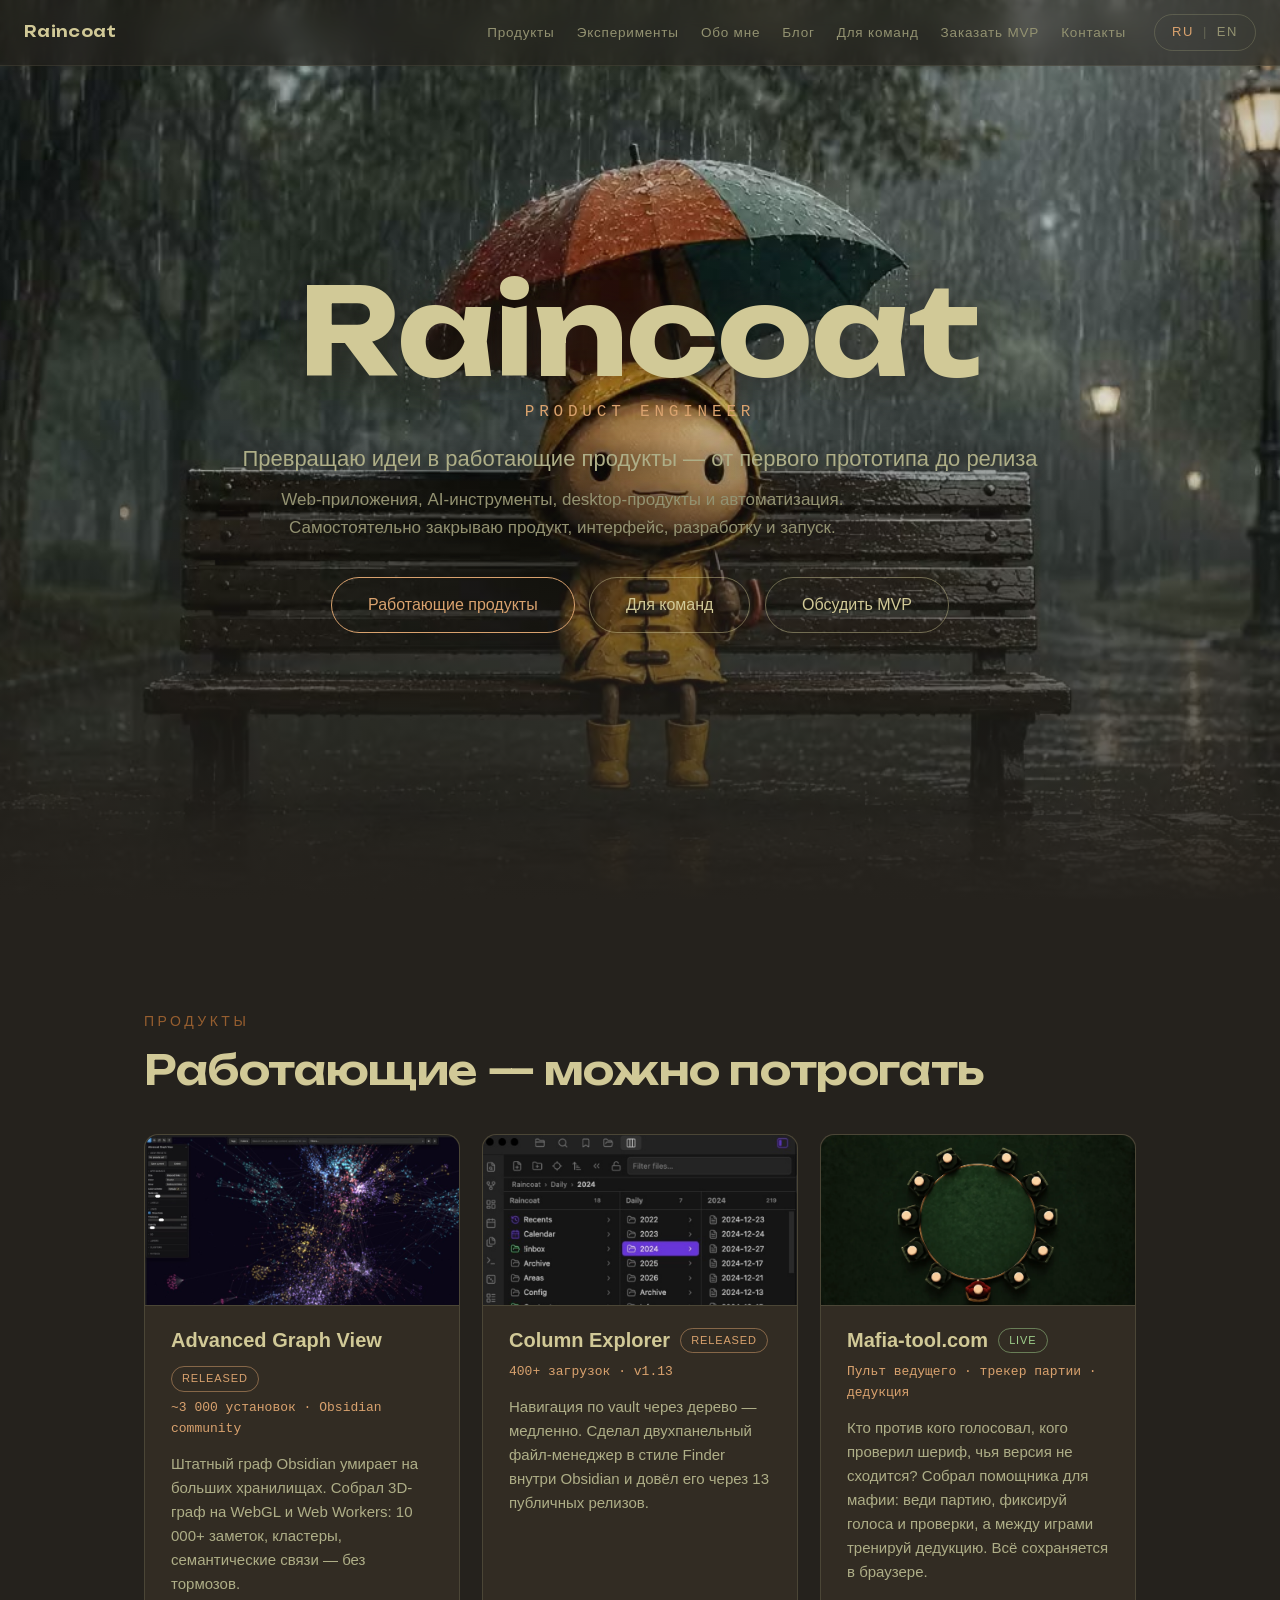
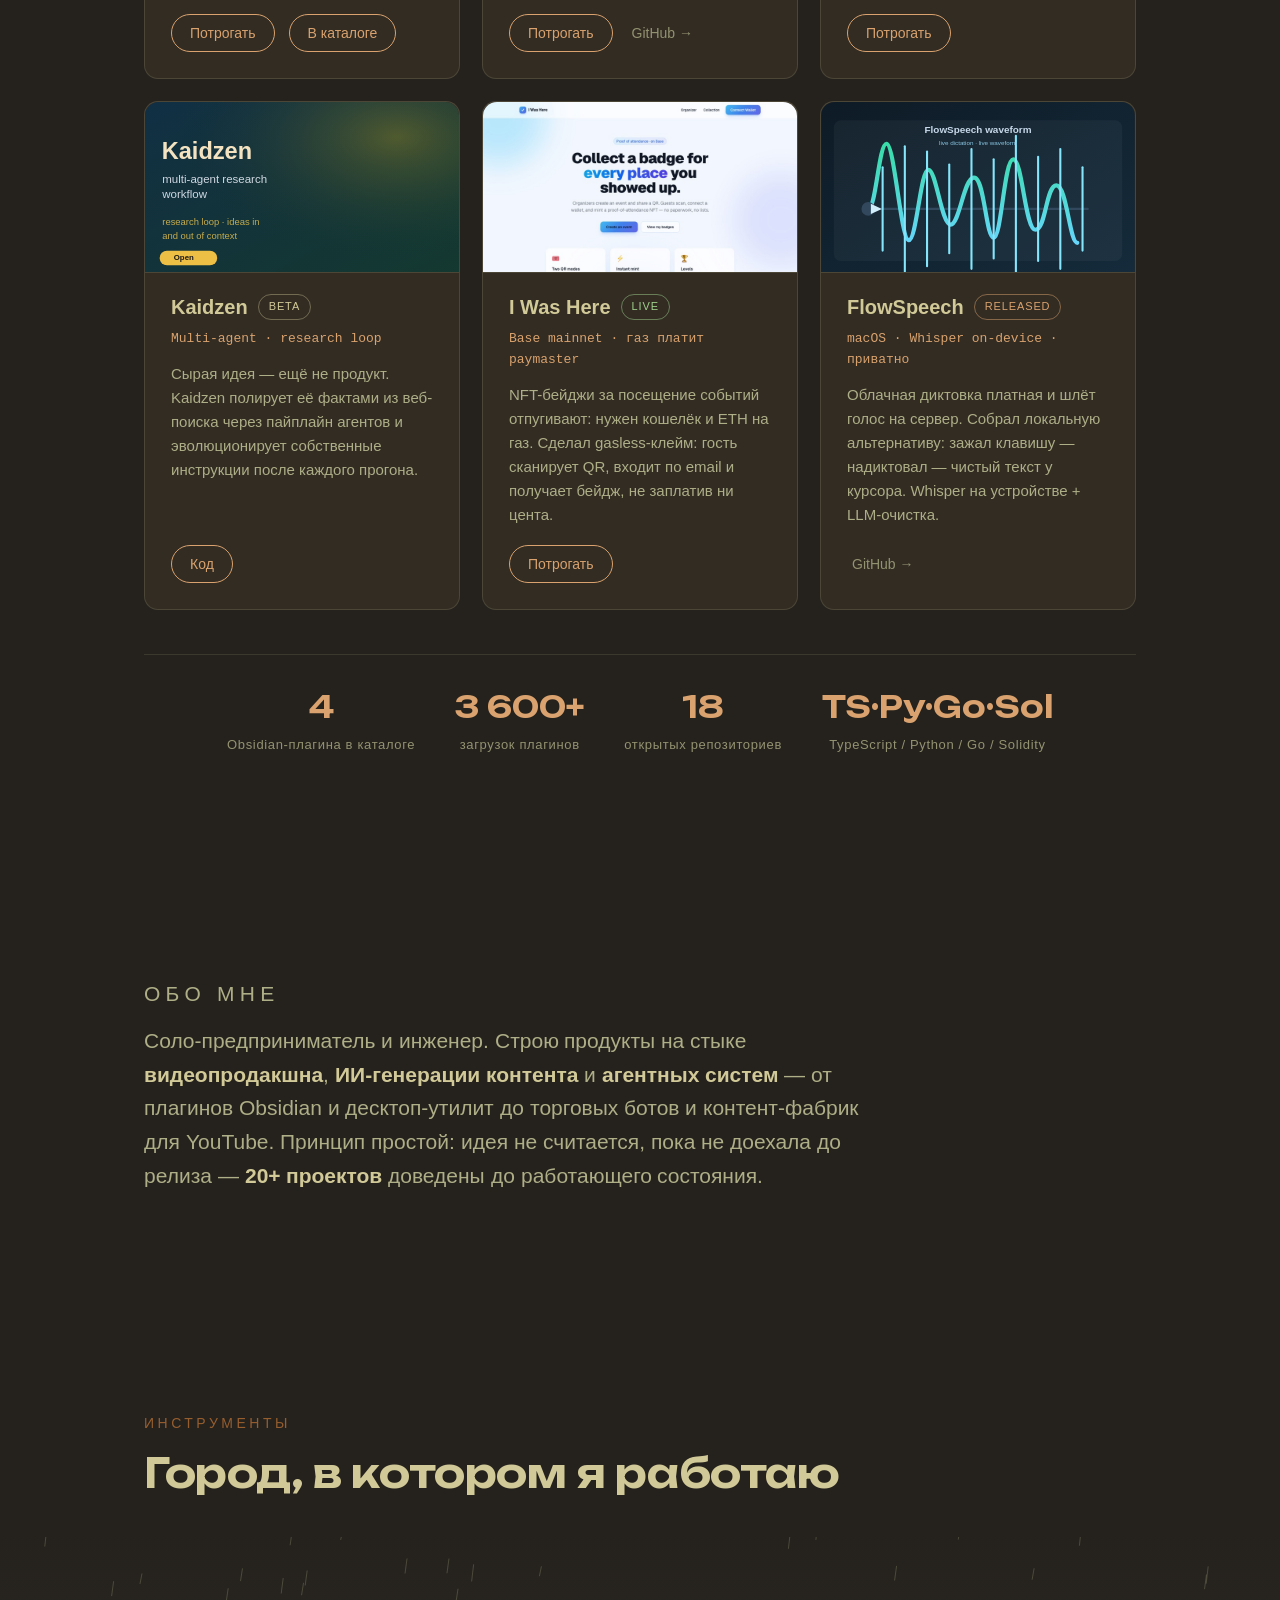
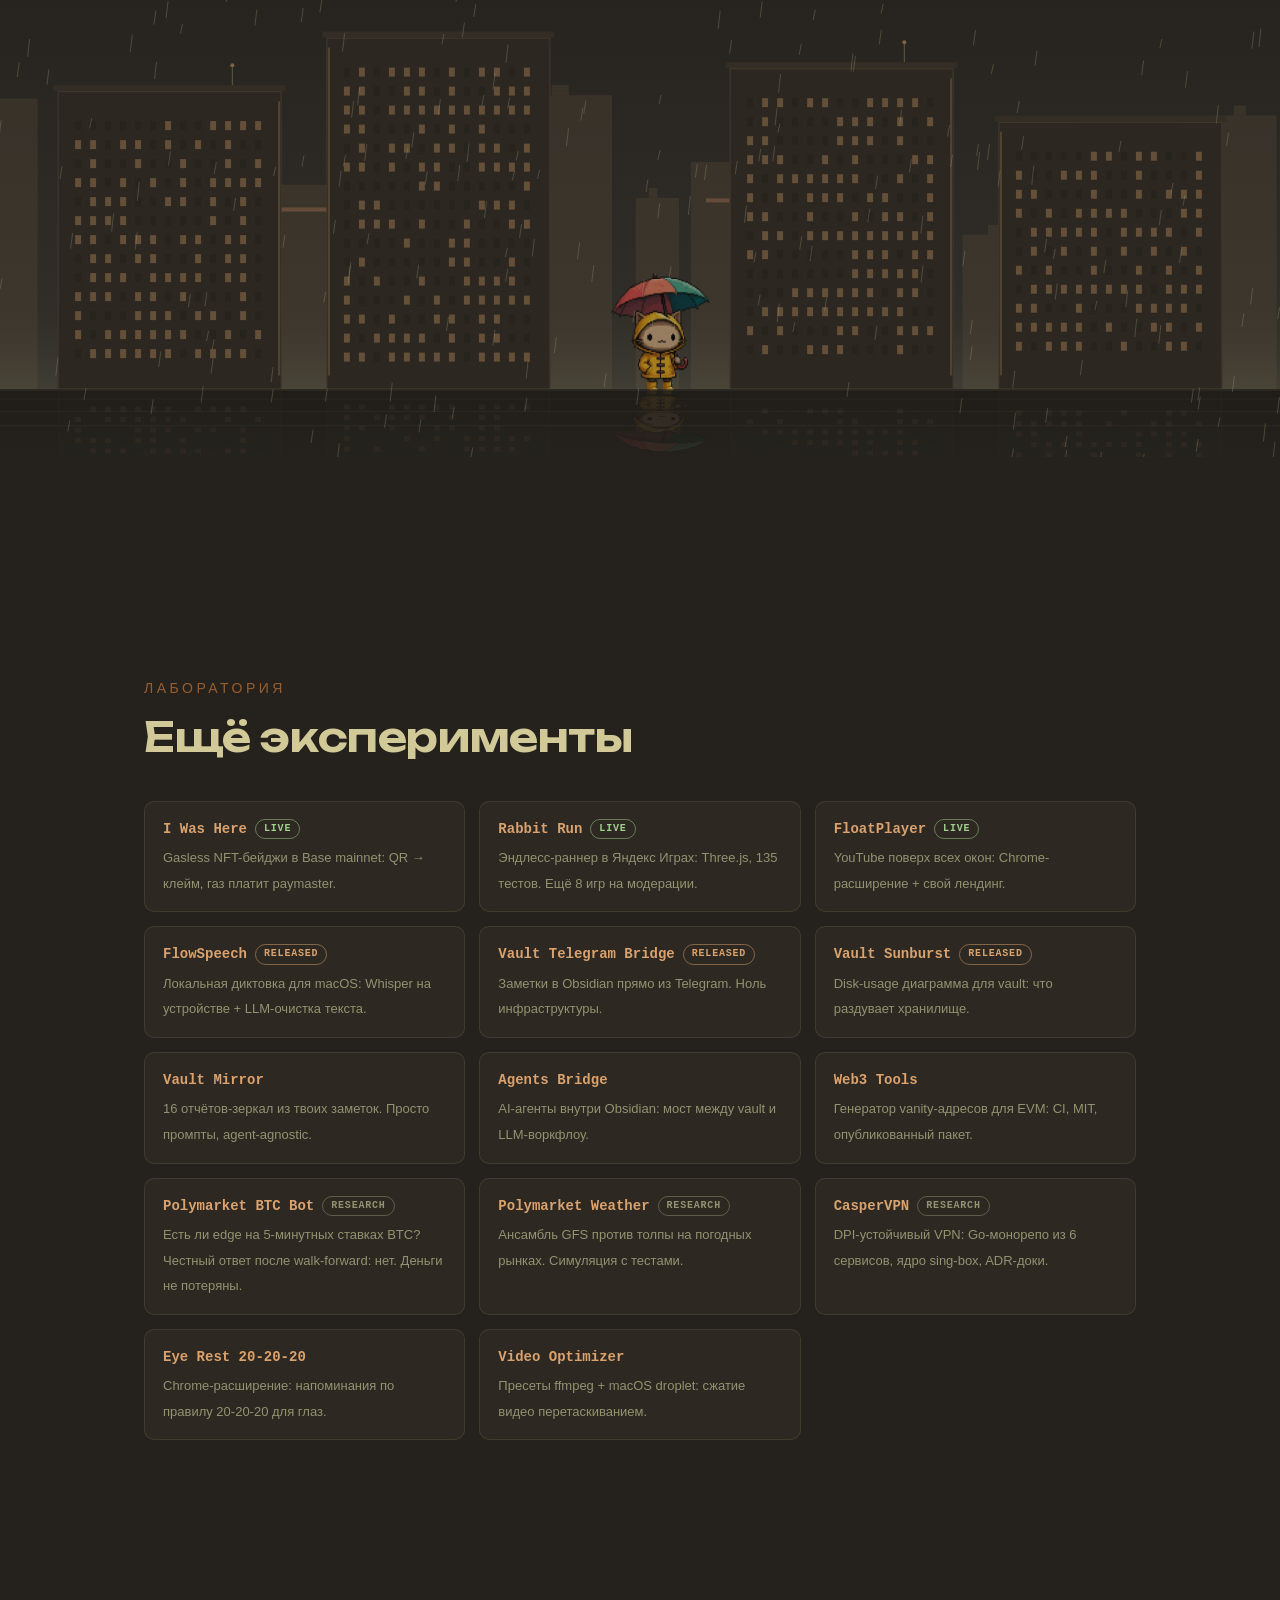
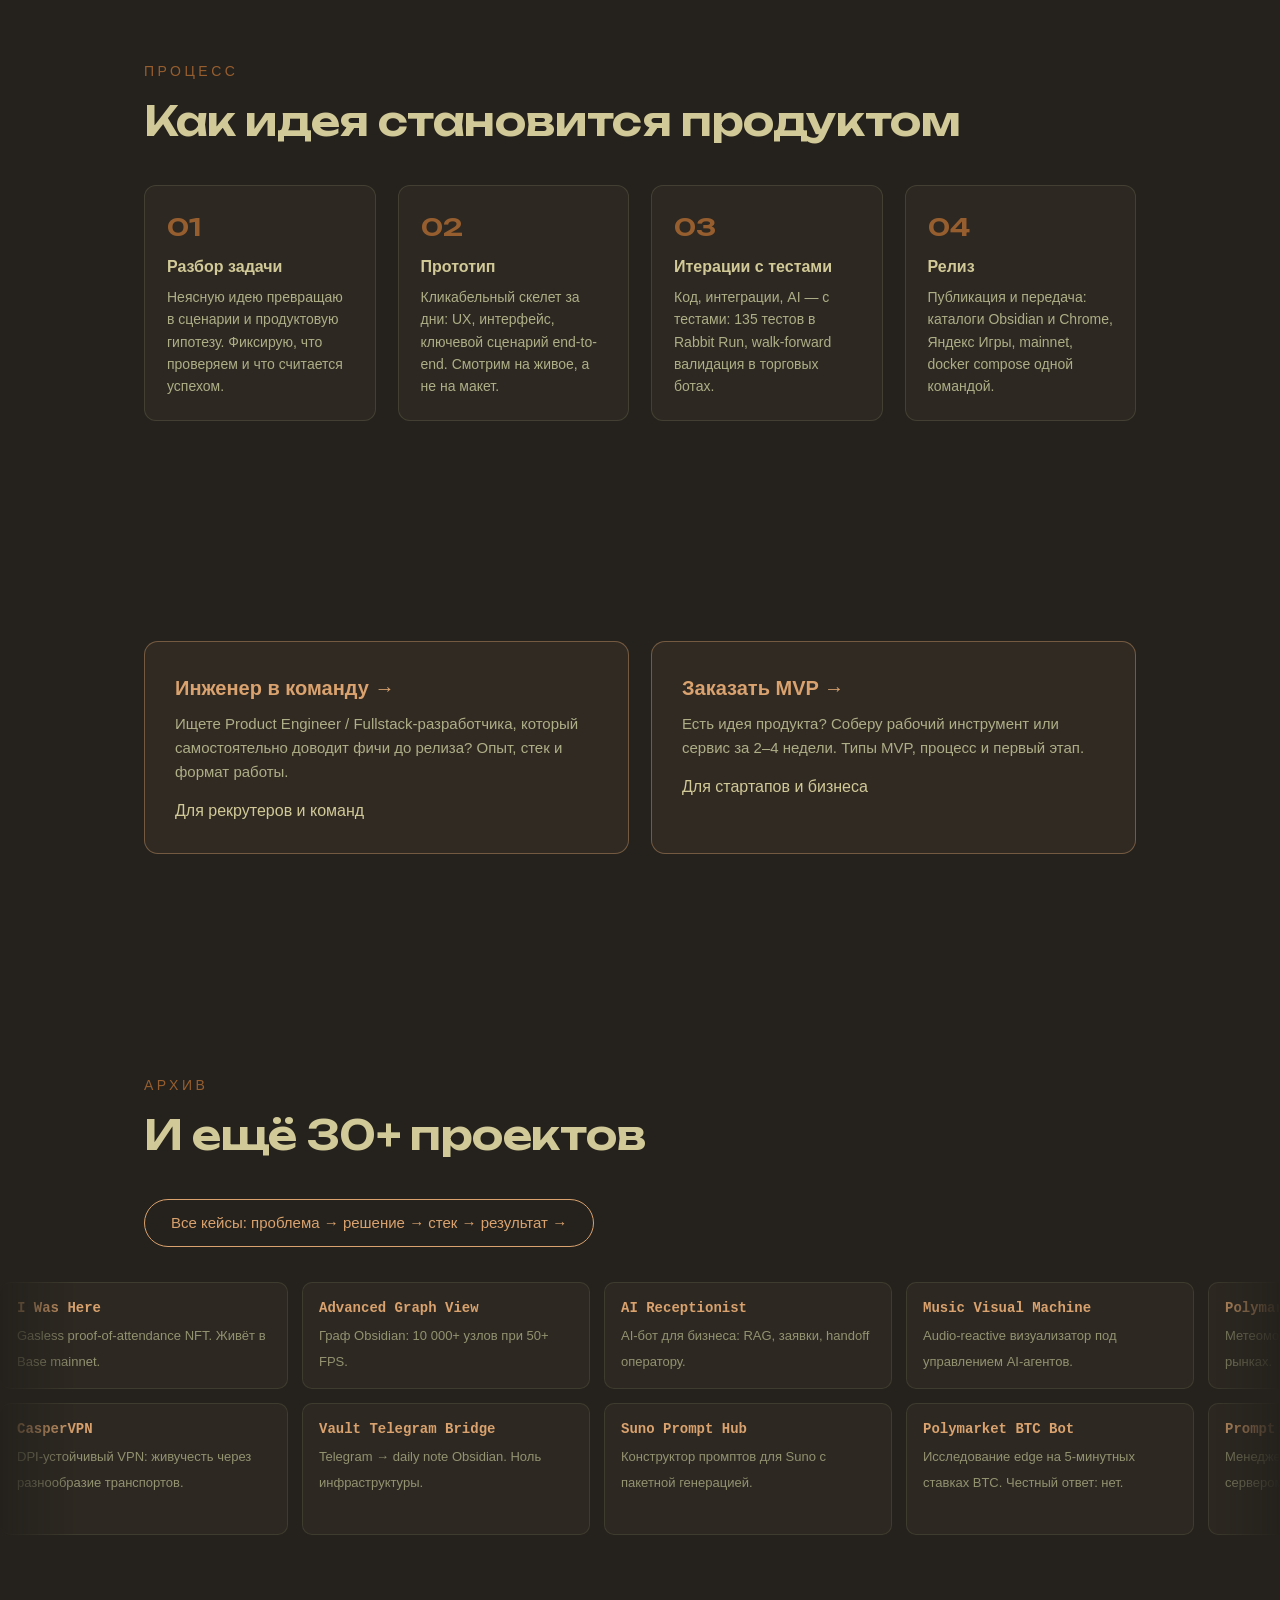
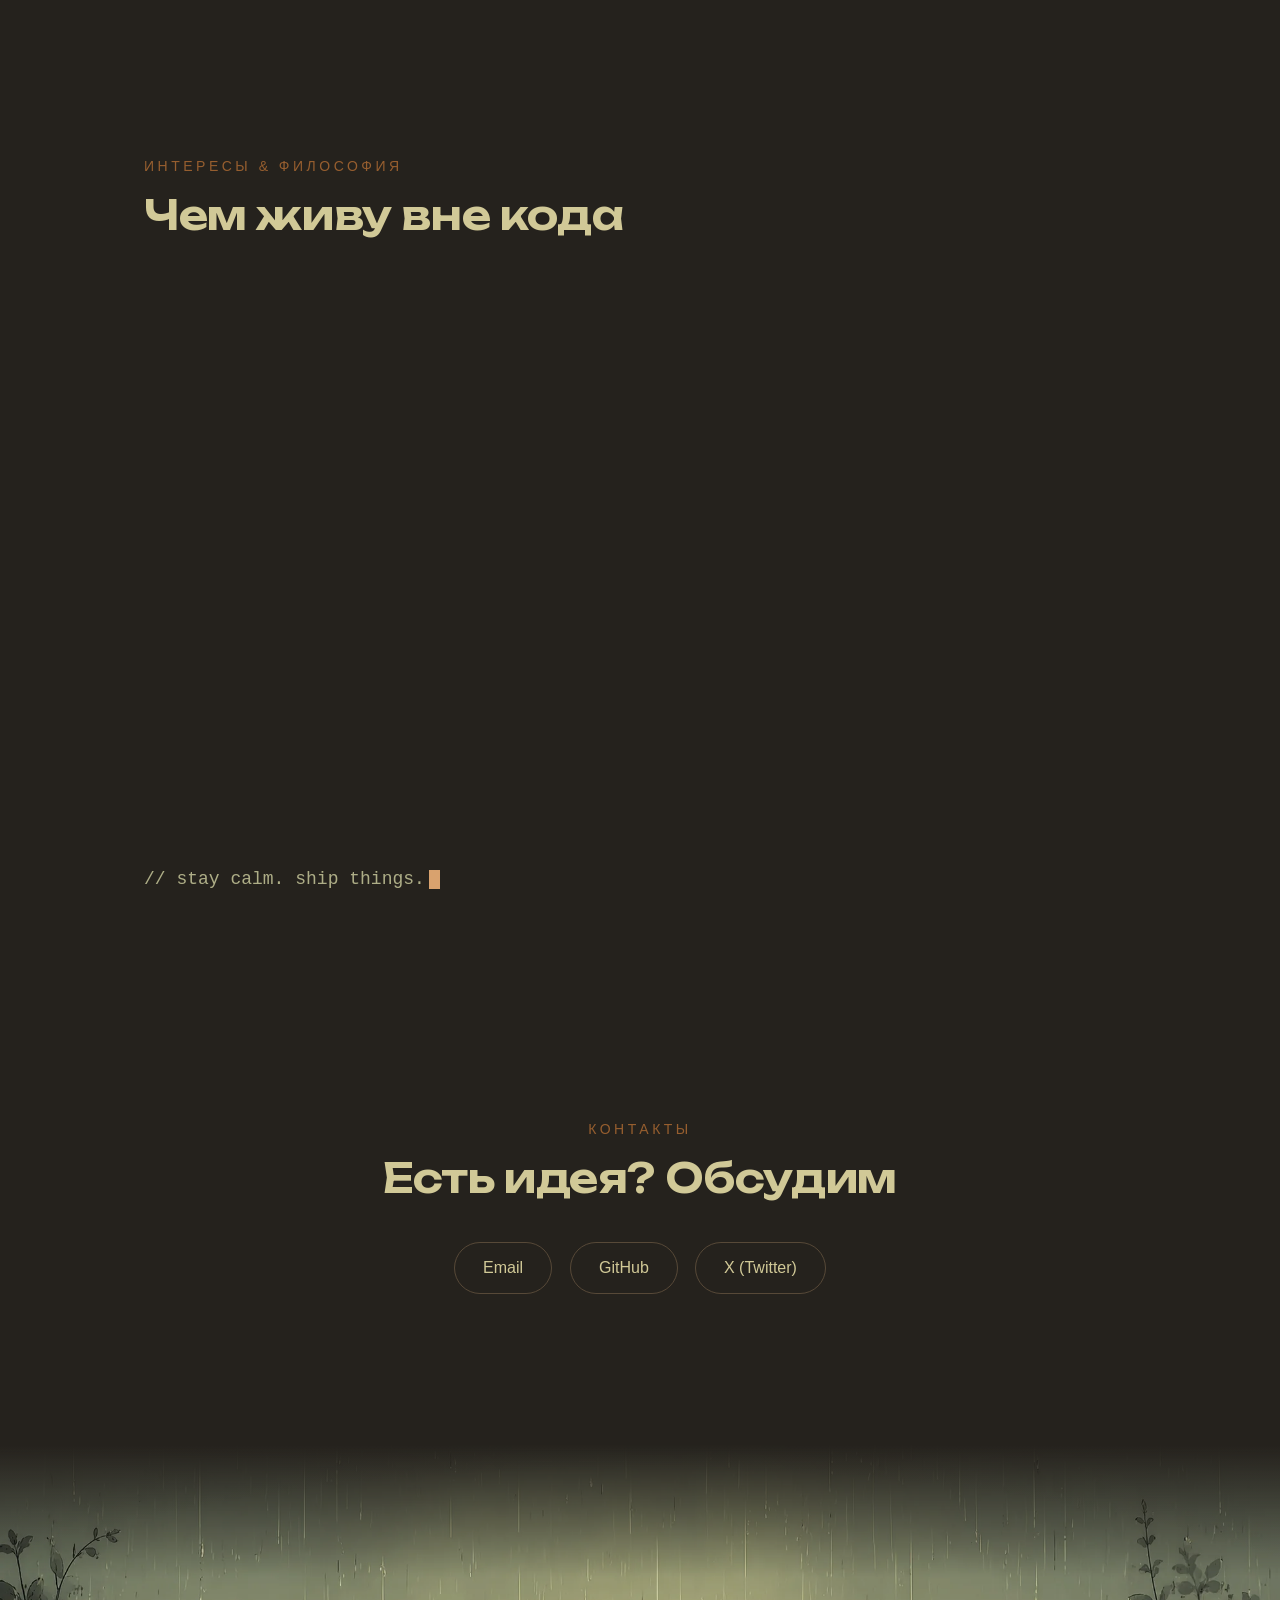
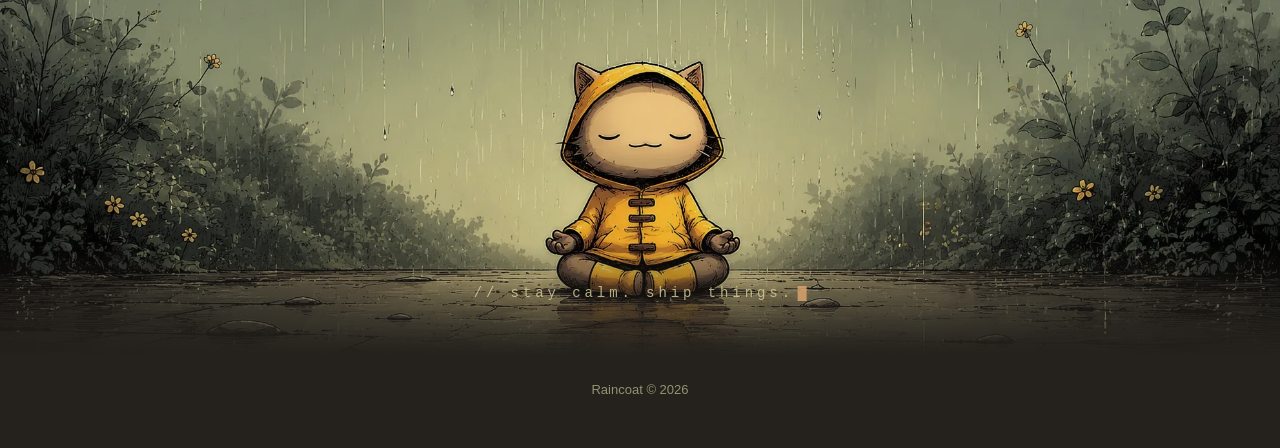
==== index.html @ a2a183dc "feat: update product showcase covers via openspec" ====
<!DOCTYPE html>
<html lang="ru">
<head>
<meta charset="UTF-8">
<meta name="viewport" content="width=device-width, initial-scale=1.0">
<title data-i18n="meta.title">Raincoat — Product Engineer</title>
<meta name="description" data-i18n="meta.desc" data-i18n-attr="content" content="Product Engineer: превращаю идеи в работающие продукты — от первого прототипа до релиза. Web, AI-инструменты, desktop, автоматизация.">
<meta property="og:title" content="Raincoat — Product Engineer">
<meta property="og:description" data-i18n="meta.ogDesc" data-i18n-attr="content" content="Превращаю идеи в работающие продукты — от прототипа до релиза">
<meta property="og:type" content="website">
<meta property="og:image" content="https://raincoat.cc/assets/og.png">
<meta name="twitter:image" content="https://raincoat.cc/assets/og.png">
<meta name="twitter:card" content="summary_large_image">
<link rel="icon" href="data:image/svg+xml,%3Csvg xmlns='http://www.w3.org/2000/svg' viewBox='0 0 100 100'%3E%3Ccircle cx='50' cy='50' r='47' fill='%2325221D'/%3E%3Cpath d='M50 20c-17 0-29 13-29 25h58c0-12-12-25-29-25z' fill='%23D9A26E'/%3E%3Cpath d='M50 45v25a8 8 0 0 1-16 0' stroke='%23D9A26E' stroke-width='6' fill='none' stroke-linecap='round'/%3E%3C/svg%3E">
<style>
@font-face{
  font-family:'Unbounded';
  font-style:normal;
  font-weight:200 900;
  font-display:swap;
  src:url(assets/fonts/unbounded-latin.woff2) format('woff2');
  unicode-range:U+0000-00FF,U+0131,U+0152-0153,U+02BB-02BC,U+02C6,U+02DA,U+02DC,U+2000-206F,U+20AC,U+2122,U+2212,U+FEFF,U+FFFD;
}
@font-face{
  font-family:'Unbounded';
  font-style:normal;
  font-weight:200 900;
  font-display:swap;
  src:url(assets/fonts/unbounded-cyrillic.woff2) format('woff2');
  unicode-range:U+0301,U+0400-045F,U+0490-0491,U+04B0-04B1,U+2116;
}
:root{
  --charcoal:#25221D;
  --wood:#574938;
  --sage:#939271;
  --olive:#AEAE87;
  --cream:#D1C997;
  --amber:#D9A26E;
  --terracotta:#965E2F;
}
*{margin:0;padding:0;box-sizing:border-box}
html{scroll-behavior:smooth}
body{
  background:var(--charcoal);
  color:var(--cream);
  font-family:"Helvetica Neue",Helvetica,Arial,sans-serif;
  line-height:1.6;
  -webkit-font-smoothing:antialiased;
}
.hero,section,footer{position:relative;z-index:1}
::selection{background:var(--terracotta);color:var(--cream)}

/* ---------- НАВИГАЦИЯ ---------- */
.site-nav{
  position:fixed;
  top:0;left:0;right:0;
  z-index:60;
  display:flex;
  align-items:center;
  gap:28px;
  padding:14px 24px;
  background:rgba(37,34,29,.55);
  border-bottom:1px solid rgba(147,146,113,.16);
  backdrop-filter:blur(12px);
  -webkit-backdrop-filter:blur(12px);
}
.brand{
  font-family:'Unbounded',"Helvetica Neue",sans-serif;
  font-weight:600;
  font-size:15px;
  letter-spacing:.02em;
  color:var(--cream);
  text-decoration:none;
  transition:color .3s;
}
.brand:hover{color:var(--amber)}
.nav-links{
  display:flex;
  gap:22px;
  margin-left:auto;
}
.nav-links a{
  color:var(--sage);
  text-decoration:none;
  font-size:13.5px;
  letter-spacing:.06em;
  transition:color .25s;
}
.nav-links a:hover{color:var(--amber)}
@media (max-width:720px){
  .nav-links{display:none}
  .site-nav{gap:0}
  .site-nav .lang-switch{margin-left:auto}
}

/* ---------- ПЕРЕКЛЮЧАТЕЛЬ ЯЗЫКА ---------- */
.lang-switch{
  display:flex;
  align-items:center;
  gap:4px;
  padding:5px 12px;
  border:1px solid rgba(147,146,113,.35);
  border-radius:999px;
  font-size:13px;
  letter-spacing:.12em;
}
.lang-switch button{
  background:none;
  border:0;
  padding:2px 5px;
  font:inherit;
  letter-spacing:inherit;
  color:var(--sage);
  cursor:pointer;
  transition:color .25s;
}
.lang-switch button:hover{color:var(--cream)}
.lang-switch button.active{color:var(--amber)}
.lang-switch .sep{color:rgba(147,146,113,.45)}

/* ---------- HERO ---------- */
.hero{
  position:relative;
  height:100svh;
  min-height:560px;
  display:flex;
  flex-direction:column;
  justify-content:center;
  align-items:center;
  overflow:hidden;
}
.hero video{
  position:absolute;
  inset:0;
  width:100%;
  height:100%;
  object-fit:cover;
  z-index:0;
}
.hero::after{
  content:"";
  position:absolute;
  inset:0;
  z-index:1;
  background:linear-gradient(180deg,
    rgba(37,34,29,.25) 0%,
    rgba(37,34,29,.15) 45%,
    rgba(37,34,29,.85) 92%,
    var(--charcoal) 100%);
}
.hero-content{
  position:relative;
  z-index:2;
  text-align:center;
  padding:0 24px;
}
.hero h1,.hero p,.hero .cta{
  opacity:0;
  transform:translateY(26px);
  animation:heroUp .9s cubic-bezier(.2,.8,.2,1) forwards;
}
.hero h1{animation-delay:.15s}
.hero p{animation-delay:.42s}
.hero .cta{animation-delay:.62s}
@keyframes heroUp{to{opacity:1;transform:none}}
.scroll-hint{opacity:0;animation:heroUp .9s ease .9s forwards,bob 2.2s ease-in-out 1.8s infinite}
@media (prefers-reduced-motion:reduce){
  .hero h1,.hero p,.hero .cta,.scroll-hint{opacity:1;transform:none;animation:none}
}
.hero h1{
  font-family:'Unbounded',"Helvetica Neue",sans-serif;
  font-size:clamp(44px,9.5vw,120px);
  font-weight:700;
  letter-spacing:-.01em;
  line-height:1.05;
  color:var(--cream);
  text-shadow:0 4px 40px rgba(37,34,29,.6);
}
.hero p{
  margin-top:16px;
  font-size:clamp(16px,2.2vw,22px);
  color:var(--olive);
  text-shadow:0 2px 20px rgba(37,34,29,.8);
}
.hero .cta{
  position:relative;
  overflow:hidden;
  margin-top:36px;
  display:inline-block;
  padding:14px 36px;
  border:1px solid var(--amber);
  border-radius:999px;
  color:var(--amber);
  text-decoration:none;
  font-size:16px;
  transition:background .35s,color .35s,box-shadow .35s;
  will-change:transform;
}
.hero .cta::before{
  content:"";
  position:absolute;inset:0;z-index:-1;
  background:var(--amber);
  transform:translateY(101%);
  transition:transform .4s cubic-bezier(.2,.8,.2,1);
}
.hero .cta:hover{
  color:var(--charcoal);
  box-shadow:0 12px 34px rgba(217,162,110,.28);
}
.hero .cta:hover::before{transform:translateY(0)}
.scroll-hint{
  position:absolute;
  bottom:28px;
  left:50%;
  transform:translateX(-50%);
  z-index:2;
  color:var(--sage);
  font-size:13px;
  letter-spacing:.2em;
  text-transform:uppercase;
  animation:bob 2.2s ease-in-out infinite;
}
@keyframes bob{0%,100%{transform:translate(-50%,0)}50%{transform:translate(-50%,8px)}}

/* ---------- SECTIONS ---------- */
section{
  max-width:1040px;
  margin:0 auto;
  padding:110px 24px;
}
.section-label{
  color:var(--terracotta);
  font-size:14px;
  letter-spacing:.25em;
  text-transform:uppercase;
  margin-bottom:14px;
}
h2{
  font-family:'Unbounded',"Helvetica Neue",sans-serif;
  font-size:clamp(24px,3.6vw,40px);
  font-weight:600;
  letter-spacing:-.01em;
  line-height:1.2;
  color:var(--cream);
  margin-bottom:40px;
}
.reveal{
  opacity:0;
  transform:translateY(28px);
  transition:opacity .7s ease,transform .7s ease;
}
.reveal.visible{opacity:1;transform:none}

/* ---------- WORD-REVEAL (заголовки и текст) ---------- */
.reveal-words{opacity:1}
.reveal-words .w{
  display:inline-block;
  opacity:0;
  transform:translateY(.7em);
  transition:opacity .55s cubic-bezier(.2,.75,.2,1),transform .65s cubic-bezier(.2,.75,.2,1);
  transition-delay:var(--d,0s);
  will-change:transform,opacity;
}
.reveal-words.visible .w{opacity:1;transform:none}
.reveal-words strong .w{color:var(--cream)}
@media (prefers-reduced-motion:reduce){
  .reveal-words .w{opacity:1!important;transform:none!important;transition:none!important}
}

/* ---------- PROJECTS ---------- */
.grid{
  display:grid;
  grid-template-columns:repeat(auto-fit,minmax(280px,1fr));
  gap:22px;
}
.card{
  background:rgba(87,73,56,.28);
  border:1px solid rgba(147,146,113,.25);
  border-radius:14px;
  padding:28px;
  transition:transform .3s,border-color .3s,background .3s;
}
.card:hover{
  transform:translateY(-6px);
  border-color:var(--amber);
  background:rgba(87,73,56,.45);
}
.card h3{
  color:var(--amber);
  font-size:20px;
  margin-bottom:10px;
}
.card p{color:var(--olive);font-size:15px}
.card .tag{
  display:inline-block;
  margin-top:16px;
  font-size:12px;
  color:var(--sage);
  border:1px solid var(--wood);
  border-radius:999px;
  padding:4px 12px;
}

/* ---------- PROJECTS MARQUEE ---------- */
.marquee-wrap{
  position:relative;
  overflow:hidden;
  -webkit-mask-image:linear-gradient(90deg,transparent,#000 6%,#000 94%,transparent);
  mask-image:linear-gradient(90deg,transparent,#000 6%,#000 94%,transparent);
}
.marquee-row{
  display:flex;
  gap:14px;
  width:max-content;
  will-change:transform;
}
.marquee-row + .marquee-row{margin-top:14px}
.marquee-row.rtl{animation:scroll-rtl 70s linear infinite}
.marquee-row.ltr{animation:scroll-ltr 82s linear infinite}
.marquee-wrap:hover .marquee-row{animation-play-state:paused}
@keyframes scroll-rtl{from{transform:translateX(0)}to{transform:translateX(-50%)}}
@keyframes scroll-ltr{from{transform:translateX(-50%)}to{transform:translateX(0)}}
@media (prefers-reduced-motion:reduce){
  .marquee-row{animation:none!important}
  .marquee-wrap{overflow-x:auto;-webkit-mask-image:none;mask-image:none}
}
#projects{max-width:none;padding-left:0;padding-right:0}
#projects > .section-label,#projects > h2{
  max-width:1040px;margin-left:auto;margin-right:auto;
  padding-left:24px;padding-right:24px;
}
.proj{
  position:relative;
  overflow:hidden;
  flex:0 0 288px;
  padding:14px 16px;
  border:1px solid rgba(147,146,113,.18);
  border-radius:10px;
  background:rgba(87,73,56,.18);
  transition:border-color .25s,background .25s,transform .25s,box-shadow .25s;
}
.proj::before{
  content:"";
  position:absolute;
  inset:0;
  border-radius:inherit;
  background:radial-gradient(160px circle at var(--mx,50%) var(--my,50%),rgba(217,162,110,.16),transparent 70%);
  opacity:0;
  transition:opacity .3s;
  pointer-events:none;
}
.proj:hover{
  border-color:var(--amber);
  background:rgba(87,73,56,.34);
  transform:translateY(-3px) scale(1.02);
  box-shadow:0 8px 30px rgba(37,34,29,.5),0 0 0 1px rgba(217,162,110,.15);
}
.proj:hover::before{opacity:1}
.proj b{
  display:block;
  font-family:"SF Mono",ui-monospace,Menlo,monospace;
  font-size:14px;
  color:var(--amber);
  font-weight:600;
  margin-bottom:3px;
  word-break:break-word;
}
.proj span{font-size:13px;color:var(--sage);line-height:1.45}

/* ---------- SKILL MAP ---------- */
#tools{max-width:none;padding-left:0;padding-right:0}
#tools > .section-label,#tools > h2{
  max-width:1040px;margin-left:auto;margin-right:auto;
  padding-left:24px;padding-right:24px;
}
.skillmap-wrap{
  position:relative;
  overflow:hidden;
}
#skillmap{
  display:block;
  width:100%;
  height:520px;
  touch-action:none;
}
@media (max-width:600px){#skillmap{height:380px}}

/* ---------- PHILOSOPHY / ОБЛАКО ИНТЕРЕСОВ ---------- */
#philosophy{max-width:none;padding-left:0;padding-right:0}
#philosophy > .section-label,#philosophy > h2{
  max-width:1040px;margin-left:auto;margin-right:auto;
  padding-left:24px;padding-right:24px;
}
.philo-wrap{position:relative;overflow:hidden}
#cloud{display:block;width:100%;height:560px;touch-action:none}
@media (max-width:600px){#cloud{height:440px}}
.philo-terminal{
  max-width:1040px;margin:26px auto 0;padding:0 24px;
  font-family:"SF Mono",ui-monospace,Menlo,monospace;
  font-size:clamp(14px,1.9vw,18px);
  color:var(--olive);
  min-height:1.8em;
}
.philo-terminal .cursor{
  display:inline-block;width:.6em;height:1.1em;
  background:var(--amber);vertical-align:text-bottom;
  margin-left:4px;animation:blink 1.1s steps(1) infinite;
}

.cta-link{
  position:relative;overflow:hidden;
  display:inline-block;color:var(--amber);text-decoration:none;
  border:1px solid var(--amber);border-radius:999px;
  padding:11px 26px;font-size:15px;
  transition:color .35s,box-shadow .35s;
  will-change:transform;
}
.cta-link::before{
  content:"";position:absolute;inset:0;z-index:-1;
  background:var(--amber);transform:translateY(101%);
  transition:transform .4s cubic-bezier(.2,.8,.2,1);
}
.cta-link .arw{display:inline-block;transition:transform .3s cubic-bezier(.2,.8,.2,1)}
.cta-link:hover{color:var(--charcoal);box-shadow:0 10px 28px rgba(217,162,110,.25)}
.cta-link:hover::before{transform:translateY(0)}
.cta-link:hover .arw{transform:translateX(5px)}

/* ---------- ABOUT ---------- */
.about p{
  font-size:clamp(17px,2vw,21px);
  color:var(--olive);
  max-width:720px;
}
.about strong{color:var(--cream);font-weight:600}

/* ---------- CONTACTS ---------- */
.contacts{text-align:center}
.contact-links{
  display:flex;
  gap:18px;
  justify-content:center;
  flex-wrap:wrap;
  margin-top:8px;
}
.contact-links a{
  position:relative;
  color:var(--cream);
  text-decoration:none;
  border:1px solid var(--wood);
  border-radius:999px;
  padding:12px 28px;
  font-size:16px;
  transition:border-color .35s,color .35s,box-shadow .35s;
  will-change:transform;
}
.contact-links a::after{
  content:"";
  position:absolute;left:28px;right:28px;bottom:9px;height:1px;
  background:var(--amber);
  transform:scaleX(0);transform-origin:left;
  transition:transform .4s cubic-bezier(.2,.8,.2,1);
}
.contact-links a:hover{
  border-color:var(--amber);
  color:var(--amber);
  box-shadow:0 8px 24px rgba(217,162,110,.18);
}
.contact-links a:hover::after{transform:scaleX(1)}
/* ---------- ZEN (финальная картинка) ---------- */
.zen{
  position:relative;
  z-index:1;
  margin-top:40px;
  overflow:hidden;
}
.zen-rain{
  position:absolute;
  inset:0;
  width:100%;height:100%;
  z-index:2;
  pointer-events:none;
  opacity:0;
  transition:opacity 1.6s ease;
}
.zen.visible .zen-rain{opacity:1}
@media (prefers-reduced-motion:reduce){.zen-rain{display:none}}
.zen img{
  display:block;
  width:100%;
  height:auto;
  -webkit-mask-image:linear-gradient(180deg,transparent 0,#000 26%,#000 78%,transparent 100%);
  mask-image:linear-gradient(180deg,transparent 0,#000 26%,#000 78%,transparent 100%);
  opacity:0;
  transform:scale(1.04);
  transition:opacity 1.6s ease,transform 2.4s ease;
}
.zen.visible img{opacity:.92;transform:scale(1)}
.zen::after{
  content:"";
  position:absolute;
  inset:0;
  background:radial-gradient(120% 90% at 50% 55%,transparent 55%,rgba(37,34,29,.55) 100%);
  pointer-events:none;
}
.zen-caption{
  position:absolute;
  left:50%;
  bottom:10%;
  transform:translateX(-50%);
  z-index:2;
  font-family:"SF Mono",ui-monospace,Menlo,monospace;
  font-size:clamp(11px,1.4vw,14px);
  letter-spacing:.28em;
  text-transform:lowercase;
  color:var(--cream);
  text-shadow:0 2px 16px rgba(37,34,29,.9);
  opacity:.85;
  white-space:nowrap;
}
.zen-caption .cursor{
  display:inline-block;
  width:.6em;height:1.1em;
  background:var(--amber);
  vertical-align:text-bottom;
  margin-left:4px;
  animation:blink 1.1s steps(1) infinite;
}
@keyframes blink{50%{opacity:0}}

footer{
  text-align:center;
  padding:24px 24px 48px;
  color:var(--sage);
  font-size:13px;
}

/* ---------- HERO: роль и группа CTA ---------- */
.hero .role{
  margin-top:6px;
  font-family:"SF Mono",ui-monospace,Menlo,monospace;
  font-size:clamp(13px,1.6vw,16px);
  letter-spacing:.3em;
  text-transform:uppercase;
  color:var(--amber);
  text-shadow:0 2px 20px rgba(37,34,29,.8);
  opacity:0;transform:translateY(26px);
  animation:heroUp .9s cubic-bezier(.2,.8,.2,1) .3s forwards;
}
.hero .sub{
  margin-top:10px;
  font-size:clamp(14px,1.7vw,17px);
  color:var(--sage);
  max-width:640px;
  text-shadow:0 2px 20px rgba(37,34,29,.8);
  opacity:0;transform:translateY(26px);
  animation:heroUp .9s cubic-bezier(.2,.8,.2,1) .52s forwards;
}
.hero .cta-row{
  display:flex;gap:14px;justify-content:center;flex-wrap:wrap;
  opacity:0;transform:translateY(26px);
  animation:heroUp .9s cubic-bezier(.2,.8,.2,1) .62s forwards;
}
.hero .cta.ghost{border-color:rgba(209,201,151,.45);color:var(--cream)}
.hero .cta.ghost::before{background:var(--cream)}
@media (prefers-reduced-motion:reduce){
  .hero .role,.hero .sub,.hero .cta-row{opacity:1;transform:none;animation:none}
}

/* ---------- ПРОДУКТЫ (витрина) ---------- */
.prod-grid{
  display:grid;
  grid-template-columns:repeat(auto-fit,minmax(300px,1fr));
  gap:22px;
}
.prod{
  display:flex;flex-direction:column;
  background:rgba(87,73,56,.28);
  border:1px solid rgba(147,146,113,.25);
  border-radius:14px;
  padding:26px;
  transition:transform .3s,border-color .3s,background .3s;
}
.prod:hover{
  transform:translateY(-6px);
  border-color:var(--amber);
  background:rgba(87,73,56,.45);
}
.prod .shot{
  margin:-26px -26px 18px;
  border-radius:14px 14px 0 0;
  overflow:hidden;
  border-bottom:1px solid rgba(147,146,113,.25);
}
.prod .shot img{display:block;width:100%;height:170px;object-fit:cover;object-position:top;filter:saturate(.92)}
.prod .head{display:flex;align-items:center;gap:10px;flex-wrap:wrap;margin-bottom:6px}
.prod h3{color:var(--cream);font-size:20px;font-weight:600}
.badge{
  font-size:11px;letter-spacing:.08em;text-transform:uppercase;
  padding:3px 10px;border-radius:999px;border:1px solid;
}
.badge.live{color:#9fd08c;border-color:rgba(159,208,140,.5)}
.badge.released{color:var(--amber);border-color:rgba(217,162,110,.5)}
.badge.beta{color:var(--cream);border-color:rgba(209,201,151,.4)}
.badge.research{color:var(--sage);border-color:rgba(147,146,113,.5)}
.prod .fact{
  font-family:"SF Mono",ui-monospace,Menlo,monospace;
  font-size:13px;color:var(--amber);margin-bottom:12px;
}
.prod p{color:var(--olive);font-size:15px;flex:1}
.prod .links{display:flex;gap:14px;flex-wrap:wrap;margin-top:18px;align-items:center}
.prod .links a{
  color:var(--amber);text-decoration:none;font-size:14px;
  border:1px solid var(--amber);border-radius:999px;padding:7px 18px;
  transition:background .3s,color .3s;
}
.prod .links a:hover{background:var(--amber);color:var(--charcoal)}
.prod .links a.gh{
  border-color:transparent;color:var(--sage);padding:7px 4px;
}
.prod .links a.gh:hover{background:none;color:var(--cream)}

/* ---------- ПОЛОСА ЦИФР ---------- */
.stats{
  display:flex;justify-content:center;gap:14px 40px;flex-wrap:wrap;
  margin-top:44px;padding-top:28px;
  border-top:1px solid rgba(147,146,113,.2);
}
.stats div{text-align:center}
.stats b{
  display:block;
  font-family:'Unbounded',"Helvetica Neue",sans-serif;
  font-size:clamp(20px,2.6vw,30px);font-weight:600;color:var(--amber);
}
.stats span{font-size:13px;color:var(--sage);letter-spacing:.05em}

/* ---------- ЭКСПЕРИМЕНТЫ ---------- */
.exp-grid{
  display:grid;
  grid-template-columns:repeat(auto-fill,minmax(240px,1fr));
  gap:14px;
}
.exp{
  display:block;
  padding:16px 18px;
  border:1px solid rgba(147,146,113,.18);
  border-radius:10px;
  background:rgba(87,73,56,.18);
  text-decoration:none;
  transition:border-color .25s,background .25s,transform .25s;
}
a.exp:hover{border-color:var(--amber);background:rgba(87,73,56,.34);transform:translateY(-3px)}
.exp b{
  display:flex;align-items:center;gap:8px;flex-wrap:wrap;
  font-family:"SF Mono",ui-monospace,Menlo,monospace;
  font-size:14px;color:var(--amber);font-weight:600;margin-bottom:4px;
}
.exp .badge{font-size:10px;padding:2px 8px}
.exp span{font-size:13px;color:var(--sage);line-height:1.45}

/* ---------- ПРОЦЕСС ---------- */
.steps{display:grid;grid-template-columns:repeat(auto-fit,minmax(220px,1fr));gap:22px}
.step{padding:22px;border:1px solid rgba(147,146,113,.22);border-radius:12px;background:rgba(87,73,56,.18)}
.step .num{
  font-family:'Unbounded',sans-serif;font-size:24px;color:var(--terracotta);font-weight:600;
}
.step h3{color:var(--cream);font-size:16px;margin:8px 0 6px}
.step p{color:var(--olive);font-size:14px}

/* ---------- ДВА МАРШРУТА ---------- */
.routes{display:grid;grid-template-columns:repeat(auto-fit,minmax(280px,1fr));gap:22px}
.route{
  display:block;padding:30px;border-radius:14px;text-decoration:none;
  border:1px solid rgba(217,162,110,.4);
  background:rgba(87,73,56,.24);
  transition:transform .3s,border-color .3s,background .3s;
}
.route:hover{transform:translateY(-6px);border-color:var(--amber);background:rgba(87,73,56,.42)}
.route h3{color:var(--amber);font-size:20px;margin-bottom:8px}
.route p{color:var(--olive);font-size:15px}
.route .arw{display:inline-block;margin-top:14px;color:var(--cream);transition:transform .3s}
.route:hover .arw{transform:translateX(6px)}
</style>
</head>
<body>
<nav class="site-nav">
  <a class="brand" href="#">Raincoat</a>
  <div class="nav-links">
    <a href="#products" data-i18n="nav.products">Продукты</a>
    <a href="#experiments" data-i18n="nav.experiments">Эксперименты</a>
    <a href="#about" data-i18n="nav.about">Обо мне</a>
    <a href="blog.html" data-i18n="nav.blog">Блог</a>
    <a href="team.html" data-i18n="nav.hire">Для команд</a>
    <a href="build.html" data-i18n="nav.build">Заказать MVP</a>
    <a href="#contacts" data-i18n="nav.contacts">Контакты</a>
  </div>
  <div class="lang-switch" role="group" aria-label="Language / Язык">
    <button type="button" data-lang="ru">RU</button>
    <span class="sep" aria-hidden="true">|</span>
    <button type="button" data-lang="en">EN</button>
  </div>
</nav>

<header class="hero">
  <video autoplay muted loop playsinline preload="auto" poster="assets/poster.jpg" src="assets/hero-loop.mp4"></video>
  <div class="hero-content">
    <h1>Raincoat</h1>
    <p class="role">Product Engineer</p>
    <p data-i18n="hero.tagline">Превращаю идеи в работающие продукты — от первого прототипа до релиза</p>
    <p class="sub" data-i18n="hero.sub">Web-приложения, AI-инструменты, desktop-продукты и автоматизация. Самостоятельно закрываю продукт, интерфейс, разработку и запуск.</p>
    <div class="cta-row">
      <a class="cta" href="#products" data-i18n="hero.ctaProducts">Работающие продукты</a>
      <a class="cta ghost" href="team.html" data-i18n="hero.ctaHire">Для команд</a>
      <a class="cta ghost" href="build.html" data-i18n="hero.ctaBuild">Обсудить MVP</a>
    </div>
  </div>
  <div class="scroll-hint" data-i18n="hero.scroll">scroll</div>
</header>

<section id="products">
  <p class="section-label reveal" data-i18n="products.label">Продукты</p>
  <h2 class="reveal" data-i18n="products.h2">Работающие — можно потрогать</h2>
  <div class="prod-grid reveal">

    <div class="prod">
      <div class="shot"><img src="assets/shots/agv.jpg" alt="Advanced Graph View — 3D-граф на 10 000+ заметок" loading="lazy" width="800" height="516"></div>
      <div class="head"><h3>Advanced Graph View</h3><span class="badge released" data-i18n="badge.released">Released</span></div>
      <div class="fact" data-i18n="prod.agv.fact">~3 000 установок · Obsidian community</div>
      <p data-i18n="prod.agv.text">Штатный граф Obsidian умирает на больших хранилищах. Собрал 3D-граф на WebGL и Web Workers: 10 000+ заметок, кластеры, семантические связи — без тормозов.</p>
      <div class="links">
        <a href="https://n23eos.github.io/advanced_graph_view/" target="_blank" rel="noopener" data-i18n="link.try">Потрогать</a>
        <a href="https://community.obsidian.md/plugins/graph-insight" target="_blank" rel="noopener" data-i18n="link.store">В каталоге</a>
      </div>
    </div>

    <div class="prod">
      <div class="shot"><img src="assets/shots/column-explorer.jpg" alt="Column Explorer — двухпанельный файл-менеджер в Obsidian" loading="lazy" width="800" height="500"></div>
      <div class="head"><h3>Column Explorer</h3><span class="badge released" data-i18n="badge.released">Released</span></div>
      <div class="fact" data-i18n="prod.ce.fact">400+ загрузок · v1.13</div>
      <p data-i18n="prod.ce.text">Навигация по vault через дерево — медленно. Сделал двухпанельный файл-менеджер в стиле Finder внутри Obsidian и довёл его через 13 публичных релизов.</p>
      <div class="links">
        <a href="https://community.obsidian.md/plugins/column-explorer" target="_blank" rel="noopener" data-i18n="link.try">Потрогать</a>
        <a class="gh" href="https://github.com/N23eos/column_explorer" target="_blank" rel="noopener">GitHub &rarr;</a>
      </div>
    </div>

    <div class="prod">
      <div class="shot"><img src="assets/shots/mafia-tool.webp" alt="Mafia Tool" loading="lazy" width="1536" height="1024"></div>
      <div class="head"><h3>Mafia-tool.com</h3><span class="badge live">Live</span></div>
      <div class="fact" data-i18n="prod.mafia.fact">Пульт ведущего · трекер партии · дедукция</div>
      <p data-i18n="prod.mafia.text">Кто против кого голосовал, кого проверил шериф, чья версия не сходится? Собрал помощника для мафии: веди партию, фиксируй голоса и проверки, а между играми тренируй дедукцию. Всё сохраняется в браузере.</p>
      <div class="links">
        <a href="https://mafia-tool.com/" target="_blank" rel="noopener" data-i18n="link.try">Потрогать</a>
      </div>
    </div>

    <div class="prod">
      <div class="shot"><img src="assets/shots/kaidzen-cover.svg" alt="Kaidzen — multi-agent research loop" loading="lazy" width="1200" height="675"></div>
      <div class="head"><h3>Kaidzen</h3><span class="badge beta" data-i18n="badge.beta">Beta</span></div>
      <div class="fact" data-i18n="prod.kaidzen.fact">Multi-agent · research loop</div>
      <p data-i18n="prod.kaidzen.text">Сырая идея — ещё не продукт. Kaidzen полирует её фактами из веб-поиска через пайплайн агентов и эволюционирует собственные инструкции после каждого прогона.</p>
      <div class="links">
        <a href="https://github.com/n23eos/kaidzen" target="_blank" rel="noopener" data-i18n="link.code">Код</a>
      </div>
    </div>

    <div class="prod">
      <div class="shot"><img src="assets/shots/i-was-here.jpg" alt="I Was Here — gasless NFT-бейджи на Base" loading="lazy" width="800" height="500"></div>
      <div class="head"><h3>I Was Here</h3><span class="badge live">Live</span></div>
      <div class="fact" data-i18n="prod.iwh.fact">Base mainnet · газ платит paymaster</div>
      <p data-i18n="prod.iwh.text">NFT-бейджи за посещение событий отпугивают: нужен кошелёк и ETH на газ. Сделал gasless-клейм: гость сканирует QR, входит по email и получает бейдж, не заплатив ни цента.</p>
      <div class="links">
        <a href="https://i-was-here-tau.vercel.app" target="_blank" rel="noopener" data-i18n="link.try">Потрогать</a>
      </div>
    </div>

    <div class="prod">
      <div class="shot"><img src="assets/shots/flowspeech-waveform.svg" alt="FlowSpeech — визуализация звуковой дорожки" loading="lazy" width="1200" height="675"></div>
      <div class="head"><h3>FlowSpeech</h3><span class="badge released" data-i18n="badge.released">Released</span></div>
      <div class="fact" data-i18n="prod.fs.fact">macOS · Whisper on-device · приватно</div>
      <p data-i18n="prod.fs.text">Облачная диктовка платная и шлёт голос на сервер. Собрал локальную альтернативу: зажал клавишу — надиктовал — чистый текст у курсора. Whisper на устройстве + LLM-очистка.</p>
      <div class="links">
        <a class="gh" href="https://github.com/N23eos/flowspeech" target="_blank" rel="noopener">GitHub &rarr;</a>
      </div>
    </div>

  </div>

  <div class="stats reveal">
    <div><b>4</b><span data-i18n="stats.plugins">Obsidian-плагина в каталоге</span></div>
    <div><b>3&nbsp;600+</b><span data-i18n="stats.downloads">загрузок плагинов</span></div>
    <div><b>18</b><span data-i18n="stats.repos">открытых репозиториев</span></div>
    <div><b>TS·Py·Go·Sol</b><span data-i18n="stats.langs">TypeScript / Python / Go / Solidity</span></div>
  </div>
</section>

<section id="about" class="about">
  <p class="section-label reveal" data-i18n="about.label">Обо мне</p>
  <p class="reveal-words" data-i18n="about.text" data-i18n-html>Соло-предприниматель и инженер. Строю продукты на стыке <strong>видеопродакшна</strong>, <strong>ИИ-генерации контента</strong> и <strong>агентных систем</strong> — от плагинов Obsidian и десктоп-утилит до торговых ботов и контент-фабрик для YouTube. Принцип простой: идея не считается, пока не доехала до релиза — <strong>20+ проектов</strong> доведены до работающего состояния.</p>
</section>

<section id="tools">
  <p class="section-label reveal" data-i18n="tools.label">Инструменты</p>
  <h2 class="reveal" data-i18n="tools.h2">Город, в котором я работаю</h2>
  <div class="skillmap-wrap reveal">
    <canvas id="skillmap"></canvas>
  </div>
</section>

<section id="experiments">
  <p class="section-label reveal" data-i18n="exp.label">Лаборатория</p>
  <h2 class="reveal" data-i18n="exp.h2">Ещё эксперименты</h2>
  <div class="exp-grid reveal">
    <a class="exp" href="https://i-was-here-tau.vercel.app" target="_blank" rel="noopener"><b>I Was Here <span class="badge live">Live</span></b><span data-i18n="exp.iwashere">Gasless NFT-бейджи в Base mainnet: QR → клейм, газ платит paymaster.</span></a>
    <a class="exp" href="https://yandex.ru/games/app/rabbit-run-529339" target="_blank" rel="noopener"><b>Rabbit Run <span class="badge live">Live</span></b><span data-i18n="exp.rabbitRun">Эндлесс-раннер в Яндекс Играх: Three.js, 135 тестов. Ещё 8 игр на модерации.</span></a>
    <a class="exp" href="https://n23eos.github.io/floatplayer-site/" target="_blank" rel="noopener"><b>FloatPlayer <span class="badge live">Live</span></b><span data-i18n="exp.floatplayer">YouTube поверх всех окон: Chrome-расширение + свой лендинг.</span></a>
    <a class="exp" href="https://github.com/N23eos/flowspeech" target="_blank" rel="noopener"><b>FlowSpeech <span class="badge released" data-i18n="badge.released">Released</span></b><span data-i18n="exp.flowspeech">Локальная диктовка для macOS: Whisper на устройстве + LLM-очистка текста.</span></a>
    <a class="exp" href="https://community.obsidian.md/plugins/vault-telegram-bridge" target="_blank" rel="noopener"><b>Vault Telegram Bridge <span class="badge released" data-i18n="badge.released">Released</span></b><span data-i18n="exp.tgBridge">Заметки в Obsidian прямо из Telegram. Ноль инфраструктуры.</span></a>
    <a class="exp" href="https://github.com/n23eos/obsidian-vault-sunburst" target="_blank" rel="noopener"><b>Vault Sunburst <span class="badge released" data-i18n="badge.released">Released</span></b><span data-i18n="exp.sunburst">Disk-usage диаграмма для vault: что раздувает хранилище.</span></a>
    <a class="exp" href="https://github.com/N23eos/vault-mirror" target="_blank" rel="noopener"><b>Vault Mirror</b><span data-i18n="exp.vaultMirror">16 отчётов-зеркал из твоих заметок. Просто промпты, agent-agnostic.</span></a>
    <a class="exp" href="https://github.com/n23eos/obsidian-agents-bridge" target="_blank" rel="noopener"><b>Agents Bridge</b><span data-i18n="exp.agentsBridge">AI-агенты внутри Obsidian: мост между vault и LLM-воркфлоу.</span></a>
    <a class="exp" href="https://github.com/N23eos/web3-tools" target="_blank" rel="noopener"><b>Web3 Tools</b><span data-i18n="exp.web3tools">Генератор vanity-адресов для EVM: CI, MIT, опубликованный пакет.</span></a>
    <div class="exp"><b>Polymarket BTC Bot <span class="badge research" data-i18n="badge.research">Research</span></b><span data-i18n="exp.pmBtc">Есть ли edge на 5-минутных ставках BTC? Честный ответ после walk-forward: нет. Деньги не потеряны.</span></div>
    <div class="exp"><b>Polymarket Weather <span class="badge research" data-i18n="badge.research">Research</span></b><span data-i18n="exp.pmWeather">Ансамбль GFS против толпы на погодных рынках. Симуляция с тестами.</span></div>
    <a class="exp" href="https://github.com/n23eos/CasperVPN" target="_blank" rel="noopener"><b>CasperVPN <span class="badge research" data-i18n="badge.research">Research</span></b><span data-i18n="exp.caspervpn">DPI-устойчивый VPN: Go-монорепо из 6 сервисов, ядро sing-box, ADR-доки.</span></a>
    <a class="exp" href="https://github.com/n23eos/eye-rest-20-20-20" target="_blank" rel="noopener"><b>Eye Rest 20-20-20</b><span data-i18n="exp.eyeRest">Chrome-расширение: напоминания по правилу 20-20-20 для глаз.</span></a>
    <a class="exp" href="https://github.com/N23eos/youtube_video_optimizer" target="_blank" rel="noopener"><b>Video Optimizer</b><span data-i18n="exp.ytOptimizer">Пресеты ffmpeg + macOS droplet: сжатие видео перетаскиванием.</span></a>
  </div>
</section>

<section id="process">
  <p class="section-label reveal" data-i18n="process.label">Процесс</p>
  <h2 class="reveal" data-i18n="process.h2">Как идея становится продуктом</h2>
  <div class="steps reveal">
    <div class="step"><div class="num">01</div><h3 data-i18n="process.s1h">Разбор задачи</h3><p data-i18n="process.s1p">Неясную идею превращаю в сценарии и продуктовую гипотезу. Фиксирую, что проверяем и что считается успехом.</p></div>
    <div class="step"><div class="num">02</div><h3 data-i18n="process.s2h">Прототип</h3><p data-i18n="process.s2p">Кликабельный скелет за дни: UX, интерфейс, ключевой сценарий end-to-end. Смотрим на живое, а не на макет.</p></div>
    <div class="step"><div class="num">03</div><h3 data-i18n="process.s3h">Итерации с тестами</h3><p data-i18n="process.s3p">Код, интеграции, AI — с тестами: 135 тестов в Rabbit Run, walk-forward валидация в торговых ботах.</p></div>
    <div class="step"><div class="num">04</div><h3 data-i18n="process.s4h">Релиз</h3><p data-i18n="process.s4p">Публикация и передача: каталоги Obsidian и Chrome, Яндекс Игры, mainnet, docker compose одной командой.</p></div>
  </div>
</section>

<section id="routes">
  <div class="routes reveal">
    <a class="route" href="team.html">
      <h3 data-i18n="route.hireH">Инженер в команду &rarr;</h3>
      <p data-i18n="route.hireP">Ищете Product Engineer / Fullstack-разработчика, который самостоятельно доводит фичи до релиза? Опыт, стек и формат работы.</p>
      <span class="arw" data-i18n="route.hireA">Для рекрутеров и команд</span>
    </a>
    <a class="route" href="build.html">
      <h3 data-i18n="route.buildH">Заказать MVP &rarr;</h3>
      <p data-i18n="route.buildP">Есть идея продукта? Соберу рабочий инструмент или сервис за 2–4 недели. Типы MVP, процесс и первый этап.</p>
      <span class="arw" data-i18n="route.buildA">Для стартапов и бизнеса</span>
    </a>
  </div>
</section>

<section id="projects">
  <p class="section-label reveal" data-i18n="archive.label">Архив</p>
  <h2 class="reveal" data-i18n="archive.h2">И ещё 30+ проектов</h2>
  <p class="reveal" style="max-width:1040px;margin:0 auto 28px;padding:0 24px"><a class="cta-link" href="projects.html"><span data-i18n="projects.cta">Все кейсы: проблема &rarr; решение &rarr; стек &rarr; результат</span> <span class="arw">&rarr;</span></a></p>
  <div class="marquee-wrap reveal">
    <div class="marquee-row rtl">
      <div class="proj"><b>I Was Here</b><span data-i18n="proj.iwashere">Gasless proof-of-attendance NFT. Живёт в Base mainnet.</span></div>
      <div class="proj"><b>Advanced Graph View</b><span data-i18n="proj.graphView">Граф Obsidian: 10 000+ узлов при 50+ FPS.</span></div>
      <div class="proj"><b>AI Receptionist</b><span data-i18n="proj.receptionist">AI-бот для бизнеса: RAG, заявки, handoff оператору.</span></div>
      <div class="proj"><b>Music Visual Machine</b><span data-i18n="proj.mvm">Audio-reactive визуализатор под управлением AI-агентов.</span></div>
      <div class="proj"><b>Polymarket Weather Bot</b><span data-i18n="proj.pmWeather">Метеомодели против толпы на погодных рынках.</span></div>
      <div class="proj"><b>FlowSpeech</b><span data-i18n="proj.flowspeech">Локальная диктовка для macOS: whisper + LLM-чистка текста.</span></div>
      <div class="proj"><b>TimeSlot</b><span data-i18n="proj.timeslot">Букинг-платформа внутри Telegram, без комиссий.</span></div>
      <div class="proj"><b>Column Explorer</b><span data-i18n="proj.columnExplorer">Файл-менеджер для Obsidian в стиле Finder.</span></div>
      <div class="proj"><b>WAV Humanizer</b><span data-i18n="proj.wavHumanizer">DSP-процессор: квантованное аудио звучит как живое.</span></div>
      <div class="proj"><b>YouTube Pipeline Gen</b><span data-i18n="proj.ytPipeline">Контент-фабрика: идеи → сценарии → промпты → метаданные.</span></div>
      <div class="proj"><b>SoulOS</b><span data-i18n="proj.soulos">Изолированный AI-агент на каждого клиента бизнеса.</span></div>
      <div class="proj"><b>Graph Explorer</b><span data-i18n="proj.graphExplorer">Заметки как галактика: игра, улучшающая реальный vault.</span></div>
      <div class="proj"><b>FloatPlayer</b><span data-i18n="proj.floatPlayer">FloatPlayer: YouTube в окне поверх всех окон (Manifest V3).</span></div>
      <div class="proj"><b>Bunny Runner</b><span data-i18n="proj.bunnyRunner">Эндлесс-раннер для Яндекс Игр: Three.js, 135 тестов.</span></div>
      <div class="proj"><b>Liquid Glass</b><span data-i18n="proj.liquidGlass">Liquid Glass: минималистичная тема для Obsidian.</span></div>
      <!-- дубликат для бесшовной прокрутки -->
      <div class="proj" aria-hidden="true"><b>I Was Here</b><span data-i18n="proj.iwashere">Gasless proof-of-attendance NFT. Живёт в Base mainnet.</span></div>
      <div class="proj" aria-hidden="true"><b>Advanced Graph View</b><span data-i18n="proj.graphView">Граф Obsidian: 10 000+ узлов при 50+ FPS.</span></div>
      <div class="proj" aria-hidden="true"><b>AI Receptionist</b><span data-i18n="proj.receptionist">AI-бот для бизнеса: RAG, заявки, handoff оператору.</span></div>
      <div class="proj" aria-hidden="true"><b>Music Visual Machine</b><span data-i18n="proj.mvm">Audio-reactive визуализатор под управлением AI-агентов.</span></div>
      <div class="proj" aria-hidden="true"><b>Polymarket Weather Bot</b><span data-i18n="proj.pmWeather">Метеомодели против толпы на погодных рынках.</span></div>
      <div class="proj" aria-hidden="true"><b>FlowSpeech</b><span data-i18n="proj.flowspeech">Локальная диктовка для macOS: whisper + LLM-чистка текста.</span></div>
      <div class="proj" aria-hidden="true"><b>TimeSlot</b><span data-i18n="proj.timeslot">Букинг-платформа внутри Telegram, без комиссий.</span></div>
      <div class="proj" aria-hidden="true"><b>Column Explorer</b><span data-i18n="proj.columnExplorer">Файл-менеджер для Obsidian в стиле Finder.</span></div>
      <div class="proj" aria-hidden="true"><b>WAV Humanizer</b><span data-i18n="proj.wavHumanizer">DSP-процессор: квантованное аудио звучит как живое.</span></div>
      <div class="proj" aria-hidden="true"><b>YouTube Pipeline Gen</b><span data-i18n="proj.ytPipeline">Контент-фабрика: идеи → сценарии → промпты → метаданные.</span></div>
      <div class="proj" aria-hidden="true"><b>SoulOS</b><span data-i18n="proj.soulos">Изолированный AI-агент на каждого клиента бизнеса.</span></div>
      <div class="proj" aria-hidden="true"><b>Graph Explorer</b><span data-i18n="proj.graphExplorer">Заметки как галактика: игра, улучшающая реальный vault.</span></div>
      <div class="proj" aria-hidden="true"><b>FloatPlayer</b><span data-i18n="proj.floatPlayer">FloatPlayer: YouTube в окне поверх всех окон (Manifest V3).</span></div>
      <div class="proj" aria-hidden="true"><b>Bunny Runner</b><span data-i18n="proj.bunnyRunner">Эндлесс-раннер для Яндекс Игр: Three.js, 135 тестов.</span></div>
      <div class="proj" aria-hidden="true"><b>Liquid Glass</b><span data-i18n="proj.liquidGlass">Liquid Glass: минималистичная тема для Obsidian.</span></div>
    </div>
    <div class="marquee-row ltr">
      <div class="proj"><b>CasperVPN</b><span data-i18n="proj.caspervpn">DPI-устойчивый VPN: живучесть через разнообразие транспортов.</span></div>
      <div class="proj"><b>Vault Telegram Bridge</b><span data-i18n="proj.tgBridge">Telegram → daily note Obsidian. Ноль инфраструктуры.</span></div>
      <div class="proj"><b>Suno Prompt Hub</b><span data-i18n="proj.sunoHub">Конструктор промптов для Suno с пакетной генерацией.</span></div>
      <div class="proj"><b>Polymarket BTC Bot</b><span data-i18n="proj.pmBtc">Исследование edge на 5-минутных ставках BTC. Честный ответ: нет.</span></div>
      <div class="proj"><b>Prompt Manager</b><span data-i18n="proj.promptManager">Менеджер промптов для macOS с MCP-сервером.</span></div>
      <div class="proj"><b>AI Music Checker</b><span data-i18n="proj.aiMusicChecker">Детект AI-музыки прямо в браузере, без бэкенда.</span></div>
      <div class="proj"><b>Vault Agent Dashboard</b><span data-i18n="proj.vaultAgent">LLM-воркфлоу в Obsidian с ревью каждого изменения.</span></div>
      <div class="proj"><b>Vault Mirror</b><span data-i18n="proj.vaultMirror">16 отчётов-зеркал из твоих заметок. Просто промпты.</span></div>
      <div class="proj"><b>Video Optimizer</b><span data-i18n="proj.ytOptimizer">Пресеты ffmpeg + macOS droplet для сжатия видео.</span></div>
      <div class="proj"><b>Web3 Tools</b><span data-i18n="proj.web3tools">Генератор vanity-адресов для EVM-сетей.</span></div>
      <div class="proj"><b>Hermes Skill Pack</b><span data-i18n="proj.hermesPack">Каталог skill-паков для Hermes Agent.</span></div>
      <div class="proj"><b>Raincoat.site</b><span data-i18n="proj.thisSite">Этот сайт: ноль зависимостей, два языка, canvas-сцены.</span></div>
      <div class="proj"><b>prize-scout</b><span data-i18n="proj.prizeScout">Скаут акций и розыгрышей: Claude-скоринг, дайджест в Telegram.</span></div>
      <div class="proj"><b>Claude Prompts</b><span data-i18n="proj.claudePrompts">Система, которая сама собирает промпты из шаблонов.</span></div>
      <div class="proj"><b>Социальная дедукция</b><span data-i18n="proj.socialDeduction">Портал по играм на социальную дедукцию: Next.js, Zod-валидация контента.</span></div>
      <div class="proj"><b>Протокол</b><span data-i18n="proj.protocol">«Протокол»: интерактивный стол для мафии + тренажёр дедукции.</span></div>
      <!-- дубликат для бесшовной прокрутки -->
      <div class="proj" aria-hidden="true"><b>CasperVPN</b><span data-i18n="proj.caspervpn">DPI-устойчивый VPN: живучесть через разнообразие транспортов.</span></div>
      <div class="proj" aria-hidden="true"><b>Vault Telegram Bridge</b><span data-i18n="proj.tgBridge">Telegram → daily note Obsidian. Ноль инфраструктуры.</span></div>
      <div class="proj" aria-hidden="true"><b>Suno Prompt Hub</b><span data-i18n="proj.sunoHub">Конструктор промптов для Suno с пакетной генерацией.</span></div>
      <div class="proj" aria-hidden="true"><b>Polymarket BTC Bot</b><span data-i18n="proj.pmBtc">Исследование edge на 5-минутных ставках BTC. Честный ответ: нет.</span></div>
      <div class="proj" aria-hidden="true"><b>Prompt Manager</b><span data-i18n="proj.promptManager">Менеджер промптов для macOS с MCP-сервером.</span></div>
      <div class="proj" aria-hidden="true"><b>AI Music Checker</b><span data-i18n="proj.aiMusicChecker">Детект AI-музыки прямо в браузере, без бэкенда.</span></div>
      <div class="proj" aria-hidden="true"><b>Vault Agent Dashboard</b><span data-i18n="proj.vaultAgent">LLM-воркфлоу в Obsidian с ревью каждого изменения.</span></div>
      <div class="proj" aria-hidden="true"><b>Vault Mirror</b><span data-i18n="proj.vaultMirror">16 отчётов-зеркал из твоих заметок. Просто промпты.</span></div>
      <div class="proj" aria-hidden="true"><b>Video Optimizer</b><span data-i18n="proj.ytOptimizer">Пресеты ffmpeg + macOS droplet для сжатия видео.</span></div>
      <div class="proj" aria-hidden="true"><b>Web3 Tools</b><span data-i18n="proj.web3tools">Генератор vanity-адресов для EVM-сетей.</span></div>
      <div class="proj" aria-hidden="true"><b>Hermes Skill Pack</b><span data-i18n="proj.hermesPack">Каталог skill-паков для Hermes Agent.</span></div>
      <div class="proj" aria-hidden="true"><b>Raincoat.site</b><span data-i18n="proj.thisSite">Этот сайт: ноль зависимостей, два языка, canvas-сцены.</span></div>
      <div class="proj" aria-hidden="true"><b>prize-scout</b><span data-i18n="proj.prizeScout">Скаут акций и розыгрышей: Claude-скоринг, дайджест в Telegram.</span></div>
      <div class="proj" aria-hidden="true"><b>Claude Prompts</b><span data-i18n="proj.claudePrompts">Система, которая сама собирает промпты из шаблонов.</span></div>
      <div class="proj" aria-hidden="true"><b>Социальная дедукция</b><span data-i18n="proj.socialDeduction">Портал по играм на социальную дедукцию: Next.js, Zod-валидация контента.</span></div>
      <div class="proj" aria-hidden="true"><b>Протокол</b><span data-i18n="proj.protocol">«Протокол»: интерактивный стол для мафии + тренажёр дедукции.</span></div>
    </div>
  </div>
</section>

<section id="philosophy">
  <p class="section-label reveal" data-i18n="philo.label">Интересы &amp; философия</p>
  <h2 class="reveal" data-i18n="philo.h2">Чем живу вне кода</h2>
  <div class="philo-wrap reveal">
    <canvas id="cloud"></canvas>
    <div class="philo-terminal"><span id="philoLine"></span><span class="cursor"></span></div>
  </div>
</section>

<section id="contacts" class="contacts">
  <p class="section-label reveal" data-i18n="contacts.label">Контакты</p>
  <h2 class="reveal" data-i18n="contacts.h2">Есть идея? Обсудим</h2>
  <div class="contact-links reveal">
    <a href="mailto:mns.nicholas@gmail.com">Email</a>
    <a href="https://github.com/N23eos" target="_blank" rel="noopener">GitHub</a>
    <a href="https://x.com/Raincoat_t" target="_blank" rel="noopener">X (Twitter)</a>
  </div>
</section>

<div class="zen reveal">
  <img src="assets/zen-cat.webp" width="1983" height="793" data-i18n="zen.alt" data-i18n-attr="alt" alt="Кот в дождевике медитирует под дождём" loading="lazy">
  <canvas class="zen-rain" aria-hidden="true"></canvas>
  <p class="zen-caption">// stay calm. ship things.<span class="cursor"></span></p>
</div>

<footer>Raincoat &copy; 2026</footer>

<script src="i18n.js?v=2"></script>
<script>
const io=new IntersectionObserver(entries=>{
  for(const e of entries){
    if(e.isIntersecting){e.target.classList.add('visible');io.unobserve(e.target);}
  }
},{threshold:.15});
document.querySelectorAll('.reveal').forEach(el=>io.observe(el));

const reduceMotion=matchMedia('(prefers-reduced-motion:reduce)').matches;

/* ---------- SPOTLIGHT НА КАРТОЧКАХ ---------- */
document.addEventListener('pointermove',e=>{
  const p=e.target.closest('.proj');
  if(!p)return;
  const r=p.getBoundingClientRect();
  p.style.setProperty('--mx',(e.clientX-r.left)+'px');
  p.style.setProperty('--my',(e.clientY-r.top)+'px');
});

/* ---------- ГОРОД НАВЫКОВ ---------- */
(()=>{
  const cv=document.getElementById('skillmap');
  if(!cv)return;
  const ctx=cv.getContext('2d');
  const AMBER='#D9A26E';

  /* n — ключ в словаре i18n.js: подпись здания зависит от языка */
  const CATS=[
    {n:'tools.cat.video',tools:['Final Cut','CapCut','Motion','DaVinci Resolve','YT-pipeline'],hf:.78},
    {n:'tools.cat.aicode',tools:['Claude Code','Cursor','Codex','Windsurf','Claude Agent SDK'],hf:.92},
    {n:'tools.cat.aigen',tools:['Midjourney','Kling AI','Flux','Runway','ElevenLabs','Suno'],hf:.84},
    {n:'tools.cat.agents',tools:['Hermes','OpenClaw','n8n','LangGraph','Make'],hf:.7},
  ];
  const catImg=new Image();
  catImg.src='assets/cat-umbrella.webp';

  const hash=(a,b,c)=>{const s=Math.sin(a*12.9898+b*78.233+c*37.719)*43758.5453;return s-Math.floor(s)};

  let W,H,DPR,G,builds,back,rain,catPos,catHome=0,catFacing=1,catWalking=false;
  function resize(){
    DPR=devicePixelRatio||1;
    W=cv.clientWidth;H=cv.clientHeight;
    cv.width=W*DPR;cv.height=H*DPR;
    ctx.setTransform(DPR,0,0,DPR,0,0);
    G=H-Math.max(54,H*.13);
    const maxH=G-70;
    /* передние здания: 2 слева, кот, 2 справа */
    const bw=W*.175,gap=W*.035,m=W*.045,catW=W-2*m-4*bw-3*gap;
    const xs=[m,m+bw+gap,m+2*(bw+gap)+catW,m+3*(bw+gap)+catW];
    builds=CATS.map((c,i)=>({...c,x:xs[i],w:bw,h:Math.max(150,maxH*c.hf)}));
    catPos={x:m+2*(bw+gap)+catW*.12,h:Math.min(120,H*.24)};
    catHome=catPos.x;
    /* задний план */
    back=[];
    let bx=-20;
    while(bx<W+20){
      const w=40+hash(bx,1,2)*70,h=maxH*(.3+hash(bx,3,4)*.5);
      back.push({x:bx,w,h});bx+=w+8+hash(bx,5,6)*30;
    }
    rain=Array.from({length:230},()=>({
      x:Math.random()*(W+60),y:Math.random()*H,
      v:4.5+Math.random()*4.5,l:9+Math.random()*10
    }));
  }
  addEventListener('resize',resize);resize();

  const mouse={x:-1,y:-1};
  let hover=-1,t=0,last=performance.now();
  cv.addEventListener('pointermove',e=>{
    const r=cv.getBoundingClientRect();
    mouse.x=e.clientX-r.left;mouse.y=e.clientY-r.top;
  });
  cv.addEventListener('pointerleave',()=>{mouse.x=-1;mouse.y=-1});

  function windows(b,i,on){
    const cw=15,ch=19;
    const cols=Math.floor((b.w-18)/cw),rows=Math.floor((b.h-46)/ch);
    const ox=b.x+(b.w-cols*cw)/2+3,oy=G-b.h+30;
    for(let r=0;r<rows;r++)for(let c=0;c<cols;c++){
      let lit=hash(r,c,i)>.42;
      /* редкое мигание отдельных окон */
      if(!reduceMotion&&hash(r,c,i+9)>.93)lit=Math.sin(t*(1+hash(r,c,i)*2)+r*c)>0;
      ctx.fillStyle=lit
        ?`rgba(217,162,110,${on?.95:.32})`
        :'rgba(37,34,29,.65)';
      ctx.fillRect(ox+c*cw,oy+r*ch,6,9);
    }
  }
  const NEON=['#FFB067','#FF8A50','#E8C77E','#FF9E6B'];
  /* мерцание неона: у каждого здания свой характер */
  function flick(i){
    if(reduceMotion)return 1;
    if(hash(i,20,3)>.55){
      const f=Math.sin(t*11+i*7)+Math.sin(t*23+i*3);
      return f<-1.55?.35:1;
    }
    return .92+Math.sin(t*2+i)*.08;
  }
  function building(b,i,on,refl){
    const fl=on?flick(i):1;
    ctx.fillStyle=on?'#39322a':'#2c2721';
    ctx.fillRect(b.x,G-b.h,b.w,b.h);
    /* неоновый контур */
    if(on&&!refl){ctx.shadowColor=NEON[i%4];ctx.shadowBlur=14*fl;}
    ctx.strokeStyle=on?`rgba(255,176,103,${.6*fl})`:'rgba(87,73,56,.6)';
    ctx.strokeRect(b.x+.5,G-b.h+.5,b.w-1,b.h-1);
    ctx.shadowBlur=0;
    /* вертикальная неоновая трубка на ребре */
    if(!refl){
      const nx=i%2?b.x+2.5:b.x+b.w-2.5;
      ctx.strokeStyle=on?`rgba(255,158,107,${.85*fl})`:'rgba(217,162,110,.22)';
      ctx.lineWidth=2;
      if(on){ctx.shadowColor=NEON[(i+1)%4];ctx.shadowBlur=10*fl;}
      ctx.beginPath();ctx.moveTo(nx,G-b.h+10);ctx.lineTo(nx,G-14);ctx.stroke();
      ctx.shadowBlur=0;ctx.lineWidth=1;
    }
    /* крыша: парапет + антенна */
    ctx.fillStyle=on?'#443b30':'#332d25';
    ctx.fillRect(b.x-4,G-b.h-6,b.w+8,6);
    if(i%2===0){
      ctx.strokeStyle='rgba(147,146,113,.5)';
      ctx.beginPath();ctx.moveTo(b.x+b.w*.78,G-b.h-6);ctx.lineTo(b.x+b.w*.78,G-b.h-24);ctx.stroke();
      ctx.fillStyle=on?NEON[i%4]:'rgba(217,162,110,.5)';
      if(on){ctx.shadowColor=NEON[i%4];ctx.shadowBlur=8;}
      ctx.beginPath();ctx.arc(b.x+b.w*.78,G-b.h-26,2,0,7);ctx.fill();
      ctx.shadowBlur=0;
    }
    windows(b,i,on);
    if(refl)return;
    /* неоновая вывеска */
    if(on){
      const sy=G-b.h-46,col=NEON[i%4];
      ctx.shadowColor=col;ctx.shadowBlur=22*fl;
      ctx.fillStyle=`rgba(37,34,29,.9)`;
      ctx.beginPath();ctx.roundRect(b.x+8,sy,b.w-16,26,5);ctx.fill();
      ctx.strokeStyle=col;ctx.globalAlpha=fl;ctx.lineWidth=1.5;
      ctx.beginPath();ctx.roundRect(b.x+8,sy,b.w-16,26,5);ctx.stroke();
      ctx.lineWidth=1;
      ctx.fillStyle=col;
      ctx.font='700 13px ui-monospace,Menlo,monospace';
      ctx.textAlign='center';
      ctx.fillText(i18n.t(b.n),b.x+b.w/2,sy+17);
      ctx.globalAlpha=1;ctx.shadowBlur=0;
      /* лужа неонового света под зданием */
      const pg=ctx.createRadialGradient(b.x+b.w/2,G,0,b.x+b.w/2,G,b.w*.8);
      pg.addColorStop(0,`rgba(255,176,103,${.10*fl})`);
      pg.addColorStop(1,'rgba(255,176,103,0)');
      ctx.fillStyle=pg;ctx.fillRect(b.x-b.w*.4,G-40,b.w*1.8,40);
      /* инструменты — неоновые таблички на фасаде */
      ctx.font='600 12px ui-monospace,Menlo,monospace';
      b.tools.forEach((tl,j)=>{
        const ty=G-b.h+52+j*30;
        const tc=NEON[(i+j)%4];
        ctx.fillStyle='rgba(37,34,29,.85)';
        ctx.beginPath();ctx.roundRect(b.x+10,ty-14,b.w-20,20,4);ctx.fill();
        ctx.shadowColor=tc;ctx.shadowBlur=9*fl;
        ctx.fillStyle=tc;
        ctx.fillText(tl,b.x+b.w/2,ty);
        ctx.shadowBlur=0;
      });
      ctx.textAlign='left';
    }
  }
  function catW(){return catPos.h*catImg.naturalWidth/catImg.naturalHeight;}
  function updateCat(dt){
    if(!catImg.complete||!catImg.naturalWidth||reduceMotion){catWalking=false;return;}
    const w=catW();
    let target=mouse.x>=0?mouse.x-w/2:catHome;
    target=Math.max(8,Math.min(W-w-8,target));
    const dx=target-catPos.x;
    if(Math.abs(dx)>3){
      catPos.x+=Math.sign(dx)*Math.min(Math.abs(dx),110*dt);
      catFacing=Math.sign(dx);
      catWalking=true;
    }else catWalking=false;
  }
  function cat(refl){
    if(!catImg.complete||!catImg.naturalWidth)return;
    const h=catPos.h,w=catW();
    const bob=reduceMotion?0:(catWalking?Math.abs(Math.sin(t*9))*3.2:Math.sin(t*1.4)*1.5);
    const tilt=(!reduceMotion&&catWalking&&!refl)?Math.sin(t*9)*.045:0;
    const y=G-h+2-(refl?0:bob);
    ctx.save();
    ctx.translate(catPos.x+w/2,y+h/2);
    if(catFacing<0)ctx.scale(-1,1);
    if(tilt)ctx.rotate(tilt);
    ctx.filter='brightness(.68) saturate(.82)';
    ctx.drawImage(catImg,-w/2,-h/2,w,h);
    ctx.filter='none';
    ctx.restore();
  }

  function frame(now){
    const dt=Math.min(.05,(now-last)/1000);last=now;t+=dt;
    ctx.clearRect(0,0,W,H);

    /* небо */
    let g=ctx.createLinearGradient(0,0,0,G);
    g.addColorStop(0,'#25221D');g.addColorStop(1,'#32302a');
    ctx.fillStyle=g;ctx.fillRect(0,0,W,G);

    /* задний план с параллаксом */
    const par=mouse.x>=0?(mouse.x-W/2)*.018:0;
    ctx.save();ctx.translate(par,0);
    for(const b of back){
      ctx.fillStyle='rgba(87,73,56,.32)';
      ctx.fillRect(b.x,G-b.h,b.w,b.h);
      if(hash(b.x,7,8)>.5){ctx.fillRect(b.x+b.w*.3,G-b.h-10,b.w*.2,10);}
      /* дальние неоновые вывески */
      if(hash(b.x,9,1)>.55){
        const fl=reduceMotion?1:(Math.sin(t*7+b.x)>-1.7?1:.3);
        ctx.fillStyle=`rgba(255,158,107,${.22*fl})`;
        ctx.fillRect(b.x+b.w*.15,G-b.h+10+hash(b.x,2,5)*30,b.w*.5,4);
        if(hash(b.x,4,6)>.5){
          ctx.fillStyle=`rgba(232,199,126,${.16*fl})`;
          ctx.fillRect(b.x+b.w*.7,G-b.h+18,3,b.h*.3);
        }
      }
    }
    ctx.restore();

    /* туман */
    g=ctx.createLinearGradient(0,G-110,0,G);
    g.addColorStop(0,'rgba(37,34,29,0)');
    g.addColorStop(1,'rgba(147,146,113,.14)');
    ctx.fillStyle=g;ctx.fillRect(0,G-110,W,110);

    /* hover мышью */
    hover=-1;
    if(mouse.x>=0)builds.forEach((b,i)=>{
      if(mouse.x>b.x&&mouse.x<b.x+b.w&&mouse.y>G-b.h-52&&mouse.y<G)hover=i;
    });
    cv.style.cursor=hover>=0?'pointer':'default';

    /* кот идёт за курсором; здание рядом с котом загорается */
    updateCat(dt);
    let near=-1;
    if(catImg.complete&&catImg.naturalWidth){
      const cc=catPos.x+catW()/2;
      builds.forEach((b,i)=>{if(cc>b.x-14&&cc<b.x+b.w+14)near=i;});
    }

    /* передний ряд + кот */
    builds.forEach((b,i)=>building(b,i,i===hover||i===near,false));
    cat(false);

    /* мостовая */
    g=ctx.createLinearGradient(0,G,0,H);
    g.addColorStop(0,'#201d19');g.addColorStop(1,'#25221D');
    ctx.fillStyle=g;ctx.fillRect(0,G,W,H-G);
    ctx.fillStyle='rgba(209,201,151,.06)';ctx.fillRect(0,G,W,1.5);

    /* отражения в мокром асфальте */
    ctx.save();
    ctx.beginPath();ctx.rect(0,G,W,H-G);ctx.clip();
    ctx.translate(0,G);ctx.scale(1,-.55);ctx.translate(0,-G);
    ctx.globalAlpha=.13;
    builds.forEach((b,i)=>building(b,i,i===hover||i===near,true));
    cat(true);
    ctx.restore();
    ctx.globalAlpha=1;
    /* рябь */
    if(!reduceMotion){
      ctx.strokeStyle='rgba(209,201,151,.05)';
      for(let i=0;i<3;i++){
        const y=G+10+i*14+Math.sin(t*1.2+i)*2;
        ctx.beginPath();ctx.moveTo(0,y);ctx.lineTo(W,y);ctx.stroke();
      }
    }

    /* дождь */
    if(!reduceMotion){
      ctx.strokeStyle='rgba(174,174,135,.28)';ctx.lineWidth=1;
      for(const d of rain){
        ctx.beginPath();ctx.moveTo(d.x,d.y);ctx.lineTo(d.x-2,d.y+d.l);ctx.stroke();
        d.y+=d.v;d.x-=.5;
        if(d.y>H){d.y=-14;d.x=Math.random()*(W+60);}
      }
    }
    requestAnimationFrame(frame);
  }
  requestAnimationFrame(frame);
})();

/* ---------- \u041e\u0411\u041b\u0410\u041a\u041e \u0418\u041d\u0422\u0415\u0420\u0415\u0421\u041e\u0412 + \u0424\u0418\u041b\u041e\u0421\u041e\u0424\u0418\u042f ---------- */
(()=>{
  const cv=document.getElementById('cloud');
  if(!cv)return;
  const ctx=cv.getContext('2d');
  const WORDS=[
    /* AI / \u0438\u043d\u0444\u0440\u0430 */
    ['AI',3],['LLM agents',3],['RAG',2],['mem0',1],['vector databases',2],['qdrant',1],
    ['prompt engineering',2],['no-code',1],['n8n',2],['automation',3],['telegram bots',2],
    ['devops',2],['self-hosted',2],['Kubernetes',2],['k9s',1],['monitoring',1],['VPN',1],
    /* \u043a\u043e\u043d\u0442\u0435\u043d\u0442 / \u0431\u0440\u0435\u043d\u0434 */
    ['writing',3],['storytelling',3],['YouTube',3],['Raincoat',3],['Rainkoat',1],
    ['personal brand',2],['mini-books',1],['scripts',2],['AI shorts',2],['Suno',2],['music',2],
    ['content production',2],['Telegram',1],['X.com',1],['medium',1],['flowspeech',1],
    /* \u0431\u0443\u0434\u0434\u0438\u0437\u043c / \u0441\u043e\u0437\u0435\u0440\u0446\u0430\u043d\u0438\u0435 */
    ['buddhism',3],['dhamma',2],['meditation',3],['mindfulness',2],['anatta',2],['shunyata',2],
    ['eightfold path',1],['open individualism',2],['ego',2],['contemplative practice',1],['identity',2],
    /* \u043c\u043e\u0442\u043e */
    ['motorcycle',3],['ABS',1],['chain maintenance',1],['wheel bearings',1],
    /* \u0441\u0430\u043c\u043e\u0440\u0430\u0437\u0432\u0438\u0442\u0438\u0435 */
    ['self-development',3],['discipline',2],['time management',2],
    ['quitting smoking',1],['crisis management',1],['body language',1],['game psychology',1],
    ['mafia',1],['strategy',2],
    /* \u043a\u0440\u0438\u043f\u0442\u0430 */
    ['crypto',2],['Solana',2],['airdrops',1],['ICP',1],['wallet',1],
    /* \u0431\u0438\u0437\u043d\u0435\u0441 / \u0436\u0438\u0437\u043d\u044c */
    ['entrepreneurship',3],['sole proprietorship',1],['relocation',2],['Georgia',2],
    ['liberalism',1],['democracy',1]
  ];
  let W=0,H=0,DPR,pts=[],running=false,last=performance.now();
  const mouse={x:-1e4,y:-1e4};
  function resize(){
    DPR=devicePixelRatio||1;
    W=cv.clientWidth;H=cv.clientHeight;
    cv.width=W*DPR;cv.height=H*DPR;
    ctx.setTransform(DPR,0,0,DPR,0,0);
    if(!pts.length)pts=WORDS.map(([w,s],i)=>({
      w,s,
      x:60+Math.random()*(W-120),y:40+Math.random()*(H-80),
      vx:(Math.random()-.5)*.35,vy:(Math.random()-.5)*.35,
      ph:Math.random()*7
    }));
  }
  addEventListener('resize',resize);resize();
  cv.addEventListener('pointermove',e=>{
    const r=cv.getBoundingClientRect();
    mouse.x=e.clientX-r.left;mouse.y=e.clientY-r.top;
  });
  cv.addEventListener('pointerleave',()=>{mouse.x=-1e4;mouse.y=-1e4});
  function frame(now){
    if(!running)return;
    const dt=Math.min(2.5,(now-last)/16.7);last=now;
    ctx.clearRect(0,0,W,H);
    for(const p of pts){
      /* \u0434\u0440\u0435\u0439\u0444 */
      p.x+=p.vx*dt;p.y+=p.vy*dt;
      p.x+=Math.sin(now/1900+p.ph)*.12*dt;
      p.y+=Math.cos(now/2300+p.ph)*.1*dt;
      /* \u043f\u0440\u0438\u0442\u044f\u0436\u0435\u043d\u0438\u0435 \u043a \u043a\u0443\u0440\u0441\u043e\u0440\u0443 */
      const dx=mouse.x-p.x,dy=mouse.y-p.y,d2=dx*dx+dy*dy;
      if(d2<160*160&&d2>40){
        const d=Math.sqrt(d2),f=(1-d/160)*.045*dt;
        p.x+=dx*f;p.y+=dy*f;
      }
      /* \u0433\u0440\u0430\u043d\u0438\u0446\u044b */
      if(p.x<50){p.x=50;p.vx=Math.abs(p.vx)}
      if(p.x>W-50){p.x=W-50;p.vx=-Math.abs(p.vx)}
      if(p.y<26){p.y=26;p.vy=Math.abs(p.vy)}
      if(p.y>H-26){p.y=H-26;p.vy=-Math.abs(p.vy)}
      /* \u0431\u043b\u0438\u0437\u043e\u0441\u0442\u044c \u043a\u0443\u0440\u0441\u043e\u0440\u0430 \u2192 \u043f\u043e\u0434\u0441\u0432\u0435\u0442\u043a\u0430 */
      const near=d2<110*110;
      const fs=11+p.s*3.5+(near?3:0);
      ctx.font=`${p.s>2?600:400} ${fs}px ui-monospace,Menlo,monospace`;
      ctx.textAlign='center';
      if(near){ctx.shadowColor='#FFB067';ctx.shadowBlur=18;ctx.fillStyle='#FFB067';}
      else{ctx.fillStyle=`rgba(209,201,151,${.28+p.s*.18})`;ctx.shadowBlur=0;}
      ctx.fillText(p.w,p.x,p.y);
      ctx.shadowBlur=0;
    }
    /* \u0442\u043e\u043d\u043a\u0438\u0435 \u0441\u0432\u044f\u0437\u0438 \u043c\u0435\u0436\u0434\u0443 \u0431\u043b\u0438\u0437\u043a\u0438\u043c\u0438 \u0441\u043b\u043e\u0432\u0430\u043c\u0438 */
    ctx.strokeStyle='rgba(147,146,113,.08)';
    for(let i=0;i<pts.length;i++)for(let j=i+1;j<pts.length;j++){
      const a=pts[i],b=pts[j],dx=a.x-b.x,dy=a.y-b.y;
      if(dx*dx+dy*dy<96*96){
        ctx.beginPath();ctx.moveTo(a.x,a.y);ctx.lineTo(b.x,b.y);ctx.stroke();
      }
    }
    requestAnimationFrame(frame);
  }
  const cio=new IntersectionObserver(es=>{
    for(const e of es){
      const was=running;running=e.isIntersecting;
      if(running&&!was){resize();last=performance.now();requestAnimationFrame(frame);}
    }
  },{threshold:.05});
  cio.observe(cv);
  if(reduceMotion){
    /* \u0441\u0442\u0430\u0442\u0438\u0447\u043d\u0430\u044f \u0440\u0430\u0441\u043a\u043b\u0430\u0434\u043a\u0430 \u0431\u0435\u0437 \u0430\u043d\u0438\u043c\u0430\u0446\u0438\u0438 */
    running=false;resize();
    ctx.clearRect(0,0,W,H);
    for(const p of pts){
      ctx.font=`${p.s>2?600:400} ${11+p.s*3.5}px ui-monospace,Menlo,monospace`;
      ctx.textAlign='center';
      ctx.fillStyle=`rgba(209,201,151,${.28+p.s*.18})`;
      ctx.fillText(p.w,p.x,p.y);
    }
    cio.disconnect();
  }

  /* \u043f\u0435\u0447\u0430\u0442\u0430\u044e\u0449\u0438\u0439\u0441\u044f \u0442\u0435\u0440\u043c\u0438\u043d\u0430\u043b \u0444\u0438\u043b\u043e\u0441\u043e\u0444\u0438\u0438 */
  const line=document.getElementById('philoLine');
  if(!line)return;
  /* \u0441\u0430\u043c\u0438 \u0441\u0442\u0440\u043e\u043a\u0438 \u043b\u0435\u0436\u0430\u0442 \u0432 \u0441\u043b\u043e\u0432\u0430\u0440\u0435 i18n.js \u2014 \u0437\u0434\u0435\u0441\u044c \u0442\u043e\u043b\u044c\u043a\u043e \u0438\u0445 \u043a\u043b\u044e\u0447\u0438 */
  const LINE_KEYS=['philo.l1','philo.l2','philo.l3','philo.l4','philo.l5'];
  if(reduceMotion){
    line.textContent=i18n.t(LINE_KEYS[0]);
    document.addEventListener('langchange',()=>{line.textContent=i18n.t(LINE_KEYS[0])});
    return;
  }
  let li=0,ci=0,del=false;
  /* \u0441\u043c\u0435\u043d\u0430 \u044f\u0437\u044b\u043a\u0430 \u2014 \u043d\u0430\u0447\u0438\u043d\u0430\u0435\u043c \u043f\u0435\u0447\u0430\u0442\u0430\u0442\u044c \u0441 \u043f\u0435\u0440\u0432\u043e\u0439 \u0441\u0442\u0440\u043e\u043a\u0438 \u0437\u0430\u043d\u043e\u0432\u043e */
  document.addEventListener('langchange',()=>{li=0;ci=0;del=false;line.textContent='';});
  (function type(){
    const s=i18n.t(LINE_KEYS[li]);
    if(!del){
      ci++;line.textContent=s.slice(0,ci);
      if(ci===s.length){del=true;setTimeout(type,2600);return;}
      setTimeout(type,45+Math.random()*50);
    }else{
      ci--;line.textContent=s.slice(0,ci);
      if(ci===0){del=false;li=(li+1)%LINE_KEYS.length;setTimeout(type,500);return;}
      setTimeout(type,18);
    }
  })();
})();

/* ---------- WORD-REVEAL: \u0440\u0430\u0437\u0431\u0438\u0432\u043a\u0430 \u043d\u0430 \u0441\u043b\u043e\u0432\u0430 \u0441 \u043a\u0430\u0441\u043a\u0430\u0434\u043e\u043c ---------- */
(()=>{
  let i0;
  function split(node,seq){
    const kids=[...node.childNodes];
    for(const n of kids){
      if(n.nodeType===3){
        const parts=n.textContent.split(/(\s+)/);
        const frag=document.createDocumentFragment();
        for(const p of parts){
          if(p.trim()===''){frag.appendChild(document.createTextNode(p));continue;}
          const s=document.createElement('span');
          s.className='w';s.textContent=p;
          s.style.setProperty('--d',(seq.i*0.055).toFixed(3)+'s');
          seq.i++;
          frag.appendChild(s);
        }
        node.replaceChild(frag,n);
      }else if(n.nodeType===1&&!n.classList.contains('w')){
        split(n,seq);
      }
    }
  }
  const wr=document.querySelectorAll('.reveal-words');
  wr.forEach(el=>split(el,{i:0}));
  /* при смене языка текст заменяется целиком — разбиваем на слова заново */
  document.addEventListener('langchange',()=>{wr.forEach(el=>split(el,{i:0}))});
  const wio=new IntersectionObserver(es=>{
    for(const e of es){if(e.isIntersecting){e.target.classList.add('visible');wio.unobserve(e.target);}}
  },{threshold:.25});
  wr.forEach(el=>wio.observe(el));
})();

/* ---------- \u0414\u041e\u0416\u0414\u042c \u041d\u0410\u0414 \u041a\u041e\u0422\u041e\u041c ---------- */
(()=>{
  if(reduceMotion)return;
  const zen=document.querySelector('.zen');
  const cv=document.querySelector('.zen-rain');
  if(!zen||!cv)return;
  const ctx=cv.getContext('2d');
  let W=0,H=0,DPR,drops=[],splashes=[],running=false,last=performance.now();
  function resize(){
    const w=zen.clientWidth,h=zen.clientHeight;
    if(!w||!h)return;
    DPR=devicePixelRatio||1;
    W=w;H=h;
    cv.width=W*DPR;cv.height=H*DPR;
    ctx.setTransform(DPR,0,0,DPR,0,0);
    const target=Math.max(24,Math.round(W*.13));
    while(drops.length<target)drops.push(mk());
    drops.length=target;
  }
  function mk(){return{x:Math.random()*(W+80)-40,y:Math.random()*H,v:6+Math.random()*6,l:10+Math.random()*16,a:.1+Math.random()*.22};}
  addEventListener('resize',resize);
  if('ResizeObserver'in window)new ResizeObserver(resize).observe(zen);
  const img=zen.querySelector('img');
  if(img){if(img.complete)resize();else img.addEventListener('load',resize);}
  const io=new IntersectionObserver(es=>{
    for(const e of es){
      const was=running;running=e.isIntersecting;
      if(running&&!was){resize();last=performance.now();requestAnimationFrame(frame);}
    }
  },{threshold:.05});
  io.observe(zen);
  function frame(now){
    if(!running)return;
    if(!W){resize();requestAnimationFrame(frame);return;}
    const dt=Math.min(2.2,(now-last)/16.7);last=now;
    ctx.clearRect(0,0,W,H);
    ctx.lineWidth=1;
    for(const d of drops){
      ctx.strokeStyle=`rgba(209,201,151,${d.a})`;
      ctx.beginPath();ctx.moveTo(d.x,d.y);ctx.lineTo(d.x-2.2,d.y+d.l);ctx.stroke();
      d.y+=d.v*dt;d.x-=.9*dt;
      if(d.y>H){
        if(Math.random()<.5)splashes.push({x:d.x,y:H-4-Math.random()*H*.12,r:0,a:.3});
        d.y=-16;d.x=Math.random()*(W+80)-40;d.v=6+Math.random()*6;d.a=.1+Math.random()*.22;
      }
    }
    for(let i=splashes.length-1;i>=0;i--){
      const s=splashes[i];
      s.r+=.6*dt;s.a-=.012*dt;
      if(s.a<=0){splashes.splice(i,1);continue;}
      ctx.strokeStyle=`rgba(209,201,151,${s.a})`;
      ctx.beginPath();ctx.ellipse(s.x,s.y,s.r*2.4,s.r,0,0,7);ctx.stroke();
    }
    requestAnimationFrame(frame);
  }
})();
</script>
</body>
</html>
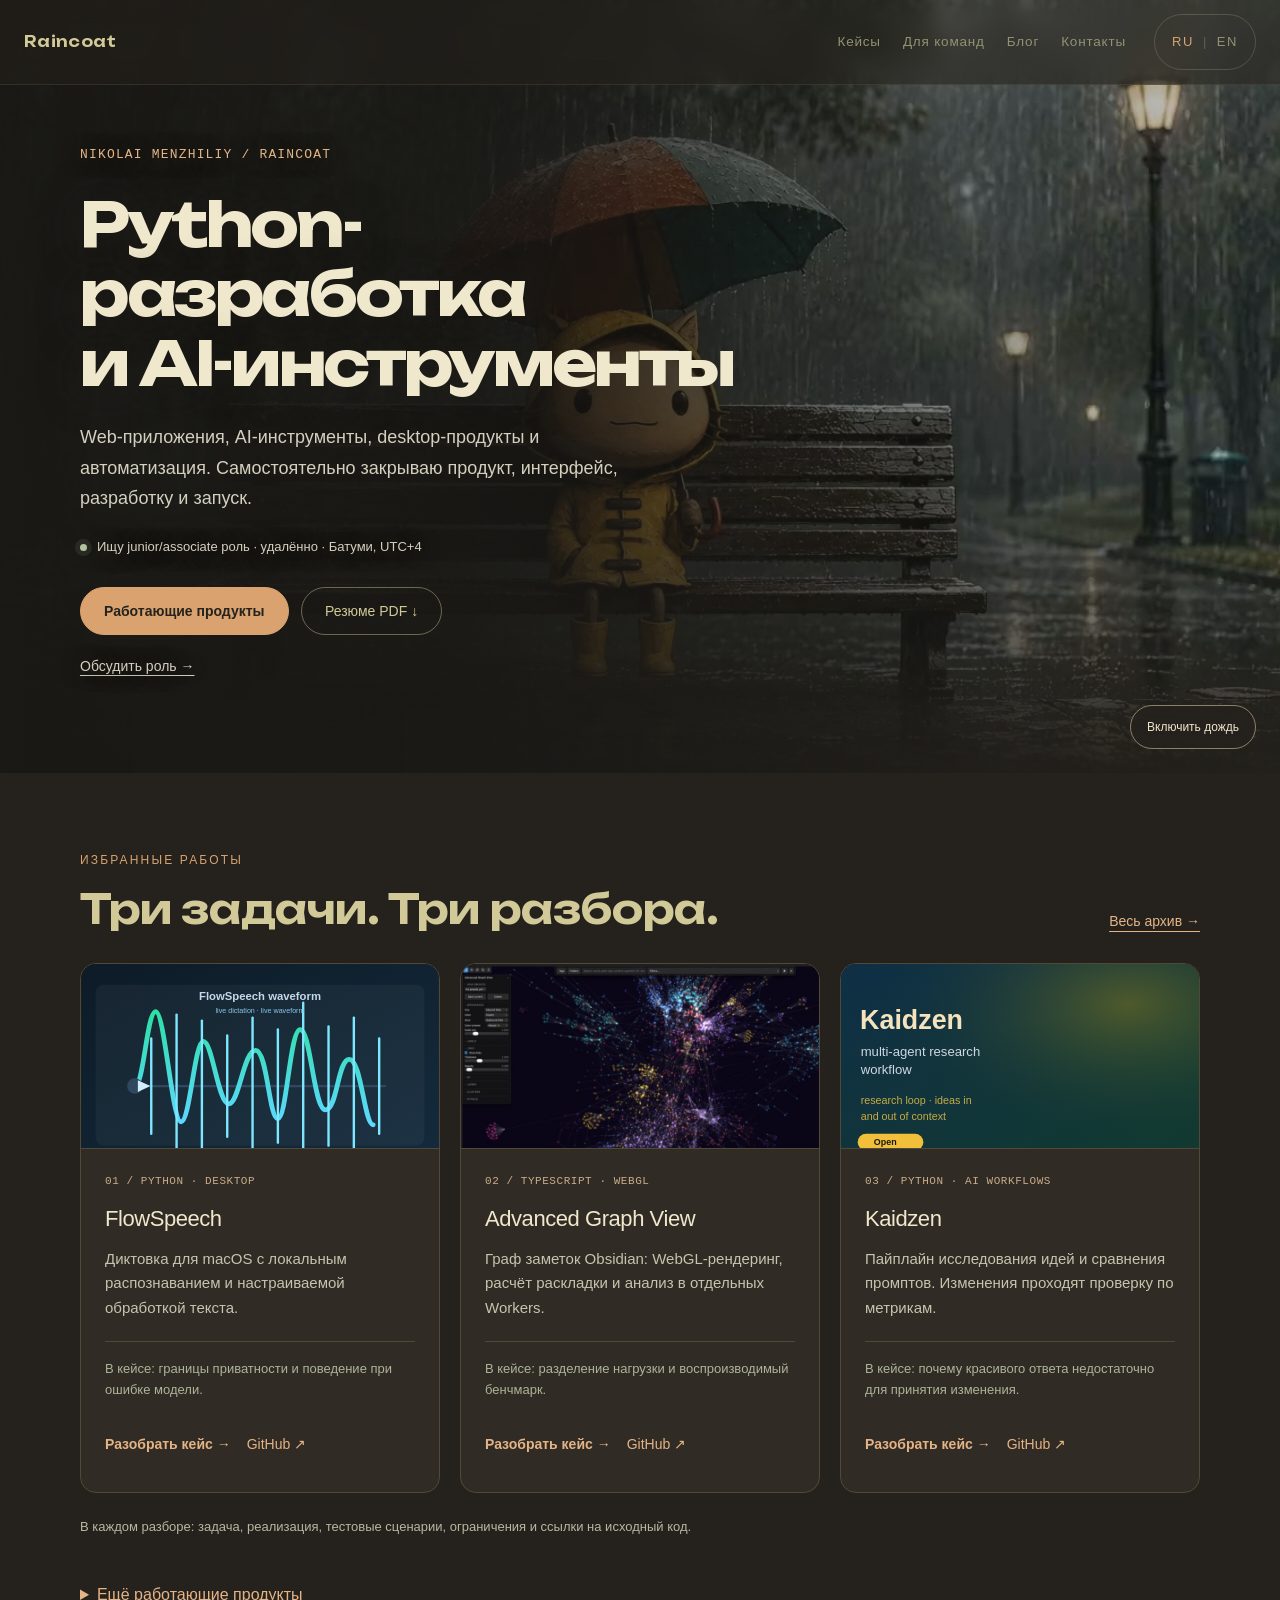
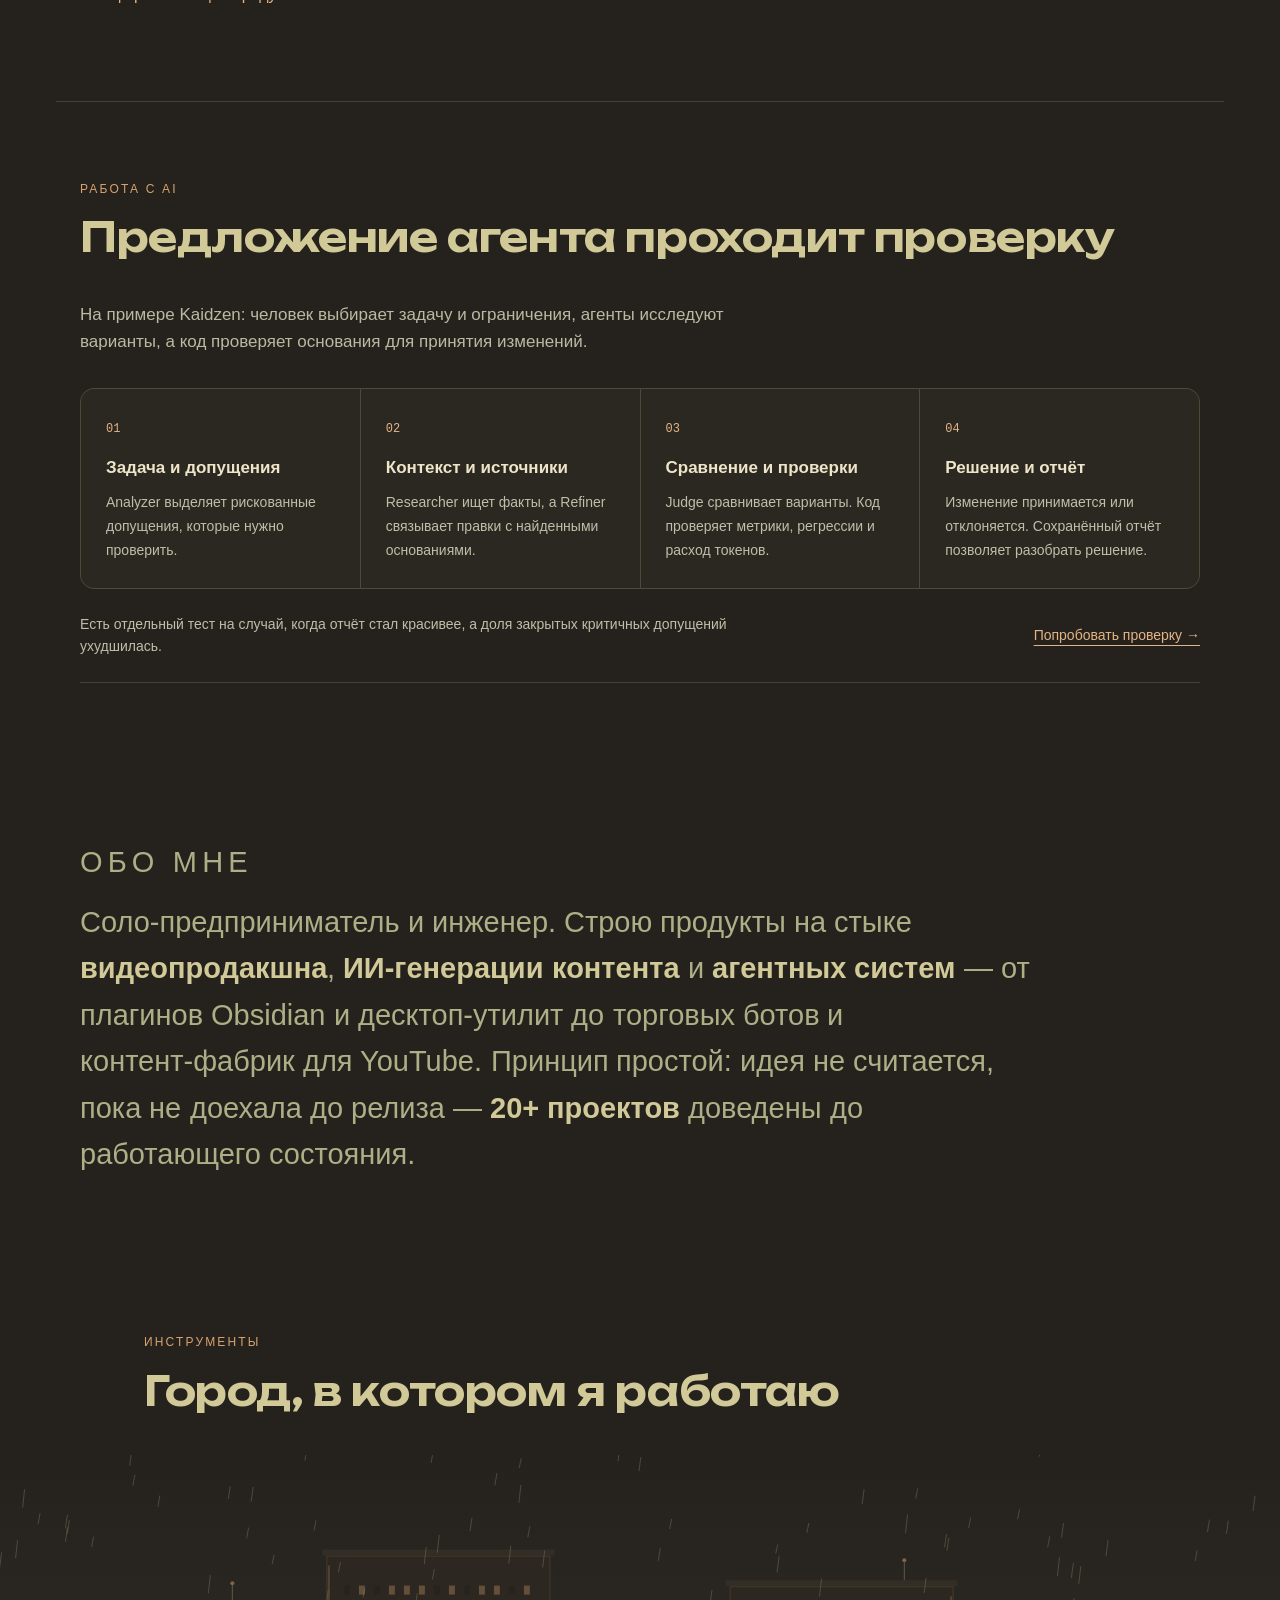
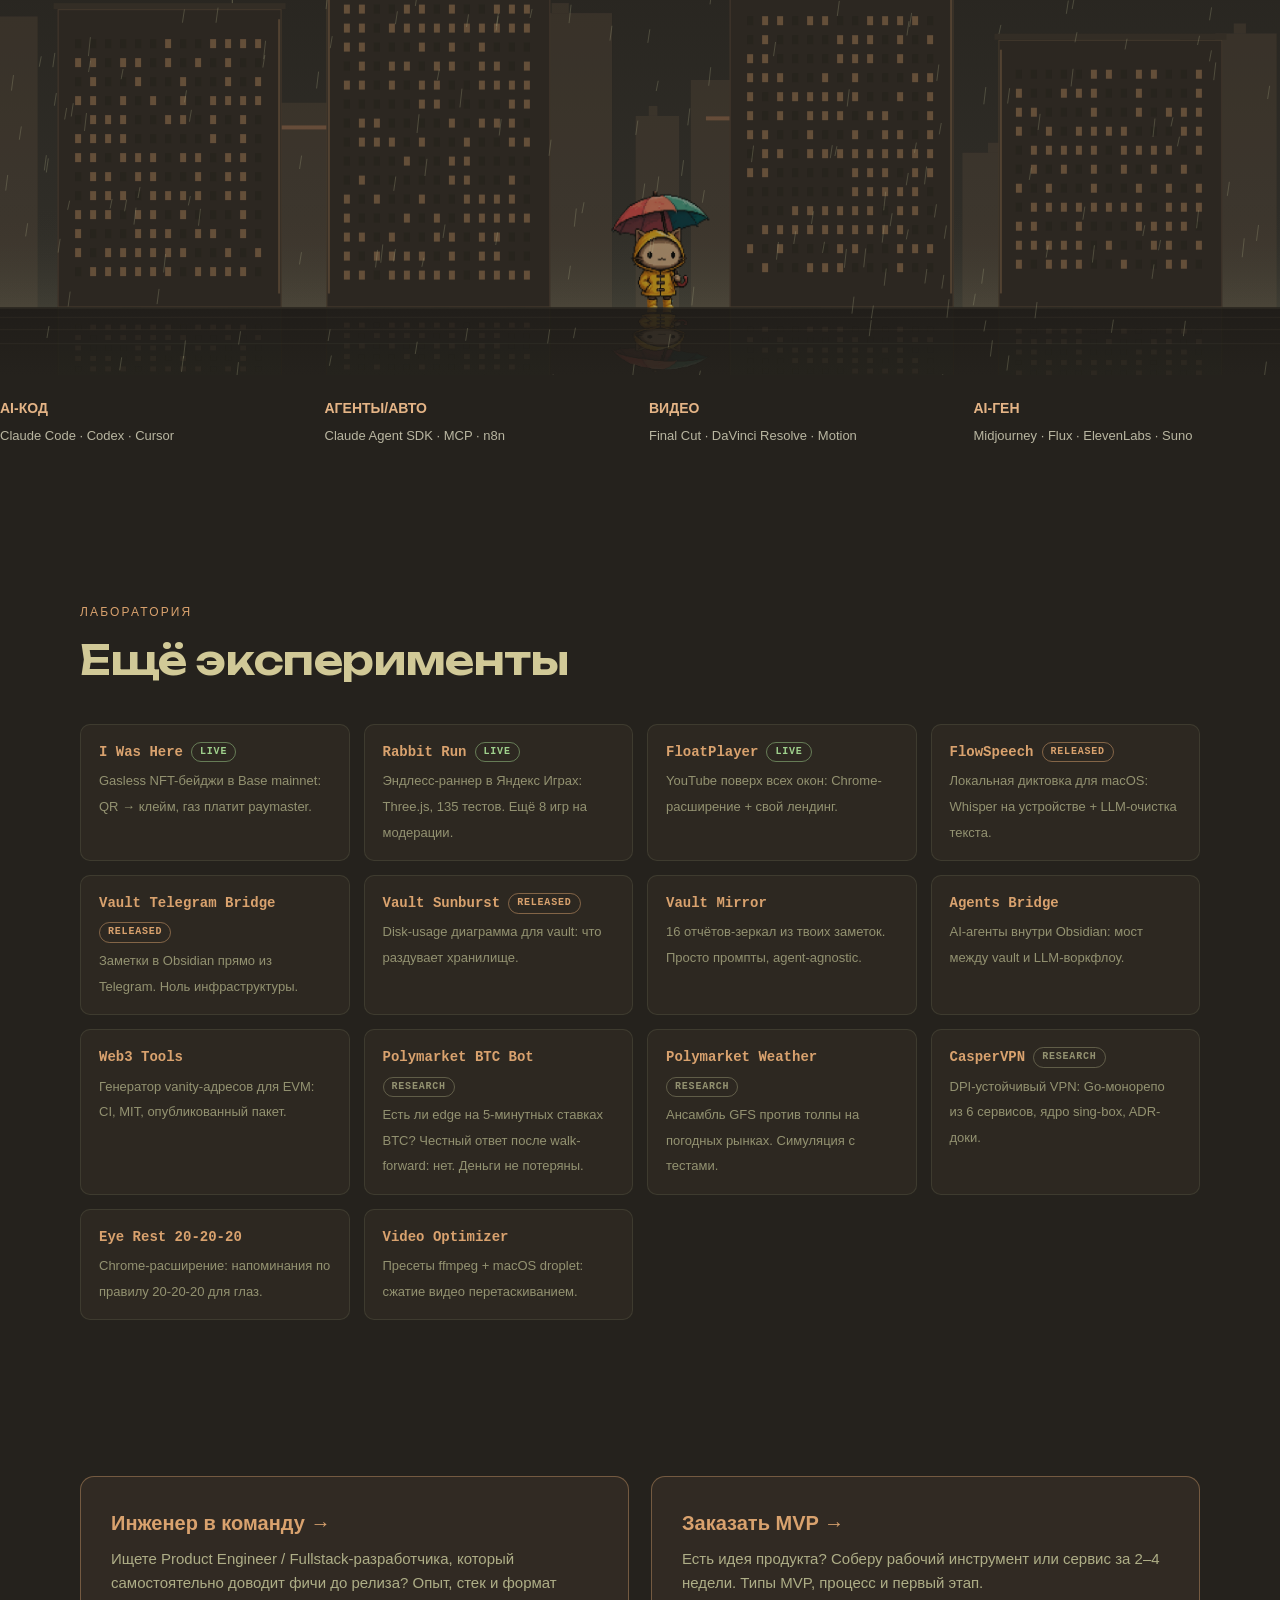
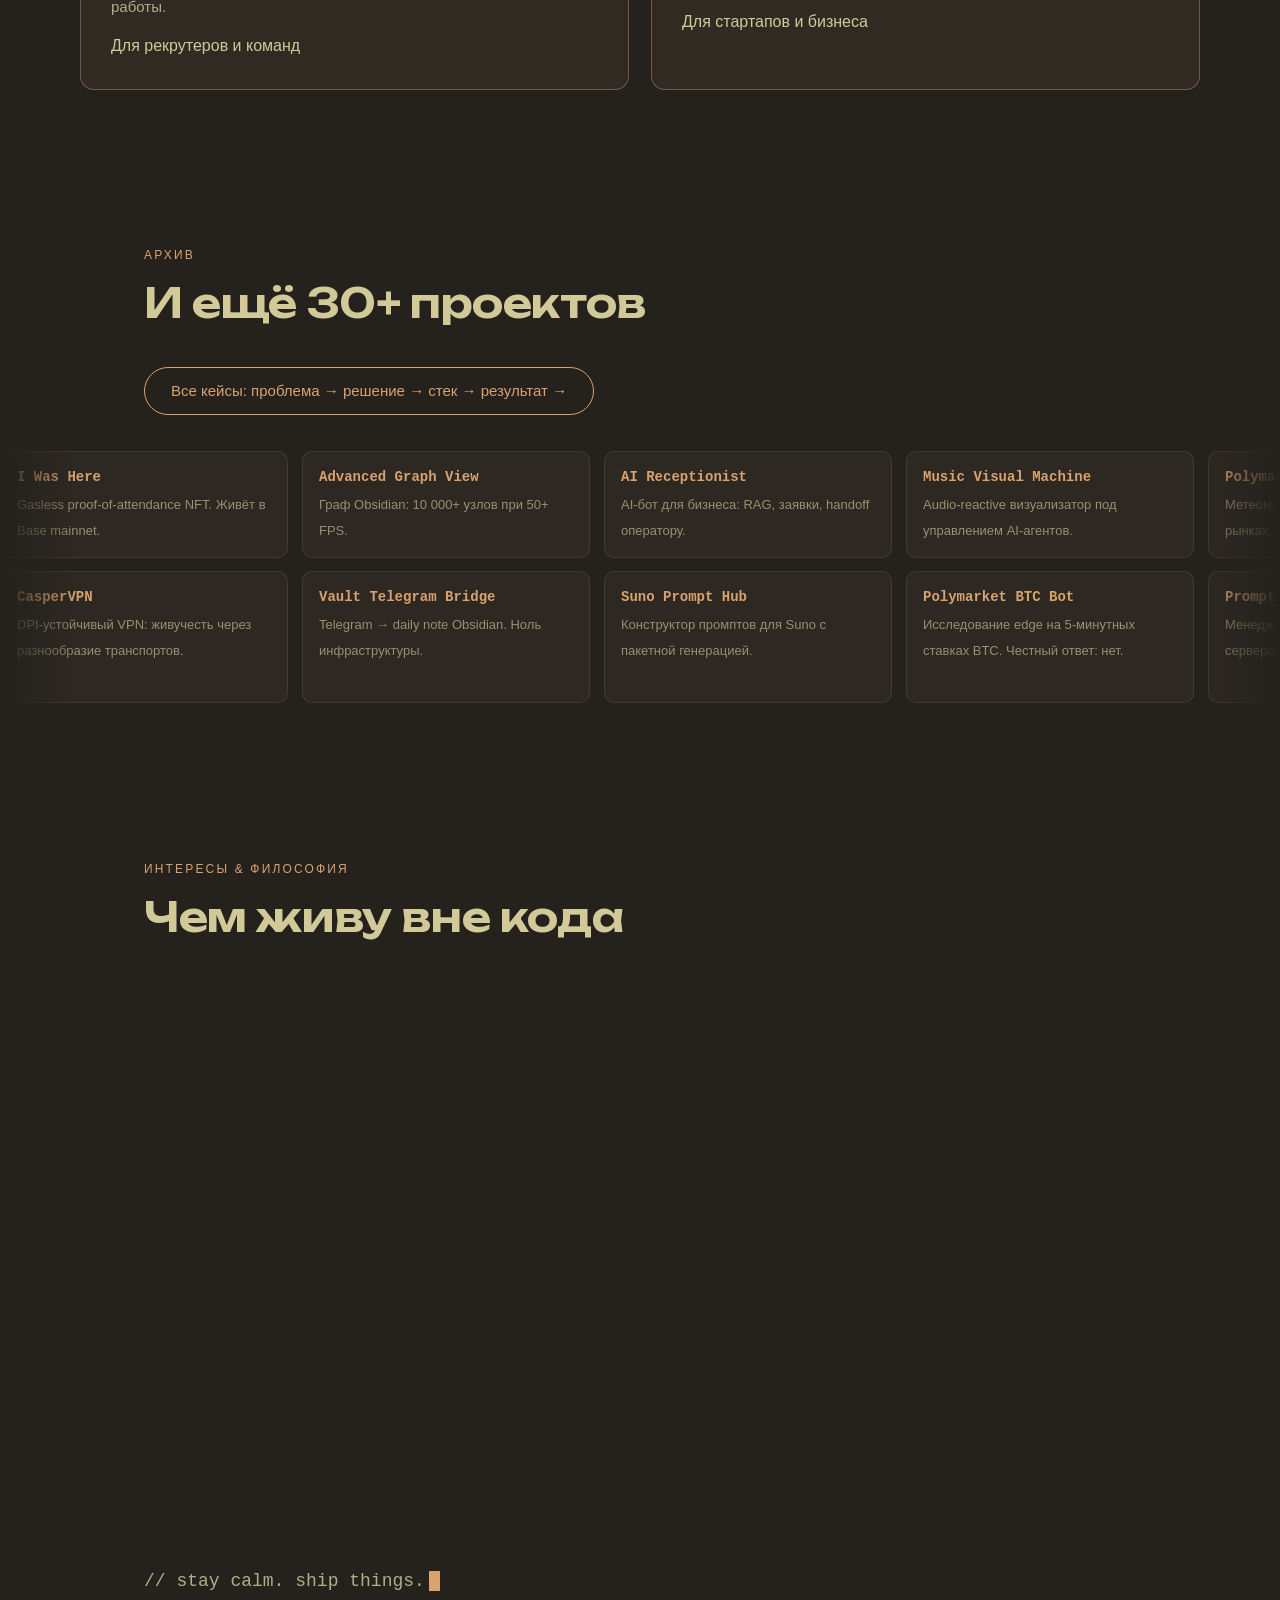
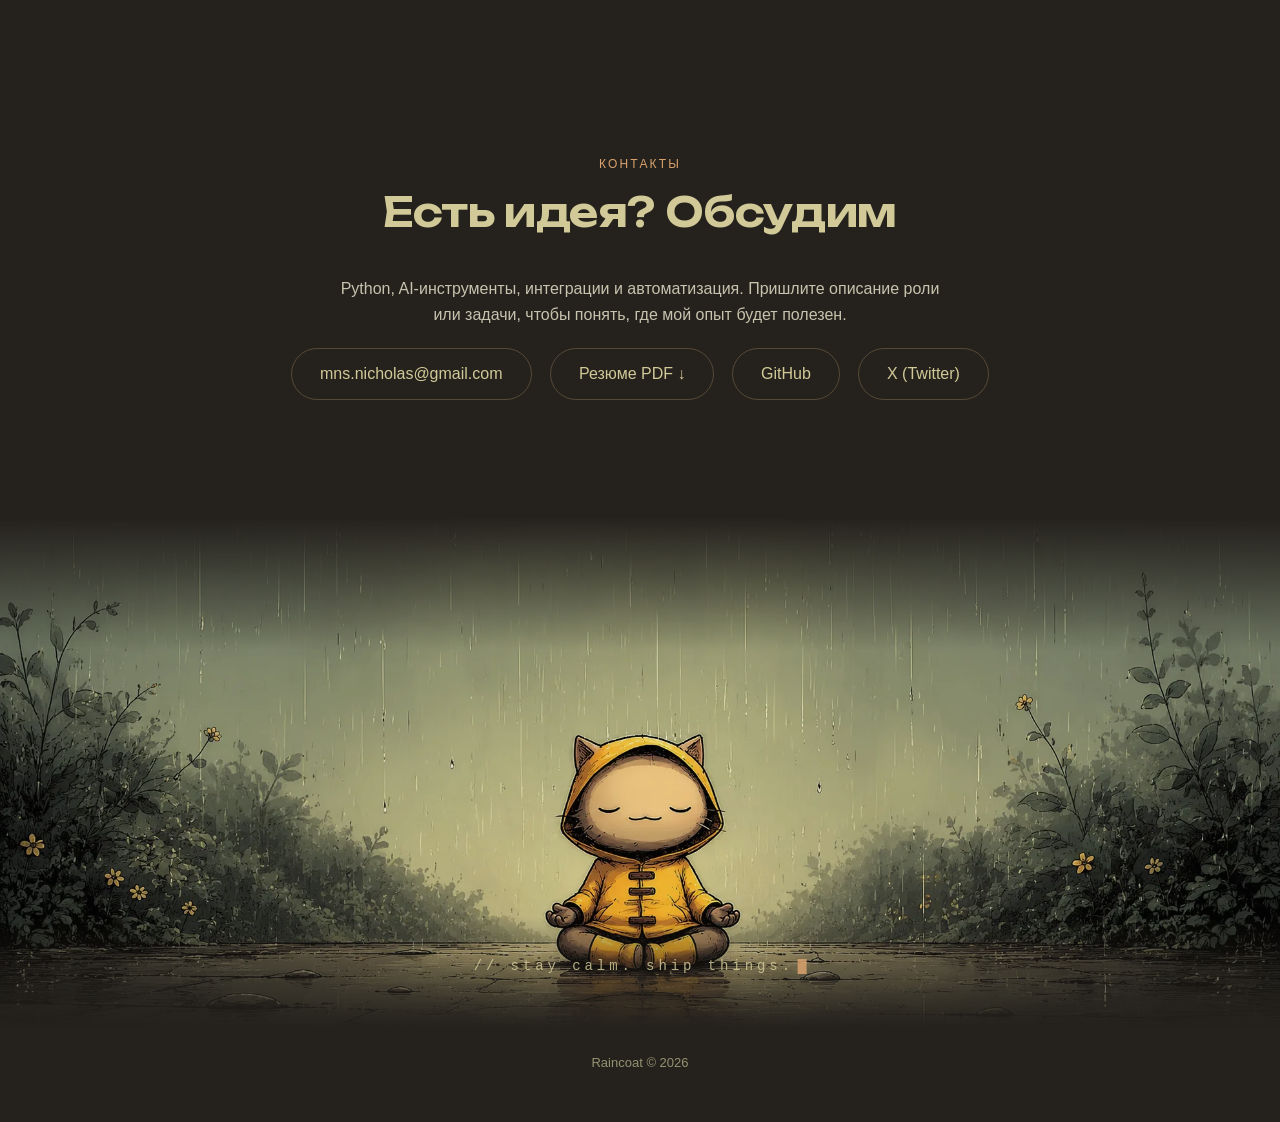
==== commit d8f53d53: "chore: save generated artifacts" ====
--- a/index.html
+++ b/index.html
@@ -3,9 +3,9 @@
 <head>
 <meta charset="UTF-8">
 <meta name="viewport" content="width=device-width, initial-scale=1.0">
-<title data-i18n="meta.title">Raincoat — Product Engineer</title>
+<title data-i18n="meta.title">Nikolai Menzhiliy | Python и AI-инструменты</title>
 <meta name="description" data-i18n="meta.desc" data-i18n-attr="content" content="Product Engineer: превращаю идеи в работающие продукты — от первого прототипа до релиза. Web, AI-инструменты, desktop, автоматизация.">
-<meta property="og:title" content="Raincoat — Product Engineer">
+<meta property="og:title" content="Nikolai Menzhiliy | Python & AI tools">
 <meta property="og:description" data-i18n="meta.ogDesc" data-i18n-attr="content" content="Превращаю идеи в работающие продукты — от прототипа до релиза">
 <meta property="og:type" content="website">
 <meta property="og:image" content="https://raincoat.cc/assets/og.png">
@@ -680,17 +680,17 @@
 .route .arw{display:inline-block;margin-top:14px;color:var(--cream);transition:transform .3s}
 .route:hover .arw{transform:translateX(6px)}
 </style>
+<link rel="stylesheet" href="assets/hiring.css">
+<link rel="stylesheet" href="assets/site.css">
+<link rel="canonical" href="https://raincoat.cc/">
 </head>
 <body>
-<nav class="site-nav">
+<nav class="site-nav" aria-label="Main navigation">
   <a class="brand" href="#">Raincoat</a>
   <div class="nav-links">
-    <a href="#products" data-i18n="nav.products">Продукты</a>
-    <a href="#experiments" data-i18n="nav.experiments">Эксперименты</a>
-    <a href="#about" data-i18n="nav.about">Обо мне</a>
+    <a href="case-studies.html" data-i18n="nav.cases">Кейсы</a>
+    <a href="team.html" data-i18n="nav.hire">Для команд</a>
     <a href="blog.html" data-i18n="nav.blog">Блог</a>
-    <a href="team.html" data-i18n="nav.hire">Для команд</a>
-    <a href="build.html" data-i18n="nav.build">Заказать MVP</a>
     <a href="#contacts" data-i18n="nav.contacts">Контакты</a>
   </div>
   <div class="lang-switch" role="group" aria-label="Language / Язык">
@@ -701,38 +701,59 @@
 </nav>
 
 <header class="hero">
-  <video autoplay muted loop playsinline preload="auto" poster="assets/poster.jpg" src="assets/hero-loop.mp4"></video>
+  <video data-hero-video data-src="assets/hero-loop.mp4" muted loop playsinline preload="none" aria-hidden="true"></video>
   <div class="hero-content">
-    <h1>Raincoat</h1>
-    <p class="role">Product Engineer</p>
-    <p data-i18n="hero.tagline">Превращаю идеи в работающие продукты — от первого прототипа до релиза</p>
-    <p class="sub" data-i18n="hero.sub">Web-приложения, AI-инструменты, desktop-продукты и автоматизация. Самостоятельно закрываю продукт, интерфейс, разработку и запуск.</p>
+    <p class="identity">Nikolai Menzhiliy / Raincoat</p>
+    <h1 data-i18n="hero.heading" data-i18n-html>Python-разработка<br>и AI-инструменты</h1>
+    <p class="sub" data-i18n="hero.sub">Создаю приложения для диктовки, работы с заметками и автоматизации. Здесь можно посмотреть код, решения и ограничения моих проектов.</p>
+    <p class="availability" data-i18n="hero.availability">Ищу junior/associate роль · удалённо · Батуми, UTC+4</p>
     <div class="cta-row">
-      <a class="cta" href="#products" data-i18n="hero.ctaProducts">Работающие продукты</a>
-      <a class="cta ghost" href="team.html" data-i18n="hero.ctaHire">Для команд</a>
-      <a class="cta ghost" href="build.html" data-i18n="hero.ctaBuild">Обсудить MVP</a>
+      <a class="cta primary" href="#products" data-i18n="hero.ctaProducts">Посмотреть 3 кейса</a>
+      <a class="cta ghost" href="assets/resume/nikolai-menzhiliy-ru.pdf" data-resume download data-i18n="resume.download">Резюме PDF ↓</a>
     </div>
+    <p class="quick-contact"><a href="mailto:mns.nicholas@gmail.com" data-i18n="hero.contact">Обсудить роль →</a></p>
   </div>
-  <div class="scroll-hint" data-i18n="hero.scroll">scroll</div>
+  <button class="motion-toggle" type="button" data-motion-toggle hidden aria-pressed="false">Включить дождь</button>
 </header>
 
-<section id="products">
-  <p class="section-label reveal" data-i18n="products.label">Продукты</p>
-  <h2 class="reveal" data-i18n="products.h2">Работающие — можно потрогать</h2>
-  <div class="prod-grid reveal">
-
-    <div class="prod">
-      <div class="shot"><img src="assets/shots/agv.jpg" alt="Advanced Graph View — 3D-граф на 10 000+ заметок" loading="lazy" width="800" height="516"></div>
-      <div class="head"><h3>Advanced Graph View</h3><span class="badge released" data-i18n="badge.released">Released</span></div>
-      <div class="fact" data-i18n="prod.agv.fact">~3 000 установок · Obsidian community</div>
-      <p data-i18n="prod.agv.text">Штатный граф Obsidian умирает на больших хранилищах. Собрал 3D-граф на WebGL и Web Workers: 10 000+ заметок, кластеры, семантические связи — без тормозов.</p>
-      <div class="links">
-        <a href="https://n23eos.github.io/advanced_graph_view/" target="_blank" rel="noopener" data-i18n="link.try">Потрогать</a>
-        <a href="https://community.obsidian.md/plugins/graph-insight" target="_blank" rel="noopener" data-i18n="link.store">В каталоге</a>
+<section id="products" aria-labelledby="selected-heading">
+  <p class="section-label" data-i18n="selected.label">Избранные работы</p>
+  <div class="section-top"><h2 id="selected-heading" data-i18n="selected.heading">Три задачи. Три разбора.</h2><a href="projects.html" data-i18n="selected.archive">Весь архив →</a></div>
+  <div class="selected-grid">
+    <article class="selected-card">
+      <img class="selected-image" src="assets/shots/flowspeech-waveform.svg" alt="" loading="lazy" width="1200" height="675">
+      <div class="selected-body">
+        <div class="selected-meta">01 / PYTHON · DESKTOP</div>
+        <h3>FlowSpeech</h3>
+        <p data-i18n="selected.fs.text">Диктовка для macOS с локальным распознаванием и настраиваемой обработкой текста.</p>
+        <p class="case-detail" data-i18n="selected.fs.detail">В кейсе: границы приватности и поведение при ошибке модели.</p>
+        <div class="case-links"><a href="case-studies.html#flowspeech" data-i18n="selected.read">Разобрать кейс →</a><a href="https://github.com/N23eos/flowspeech" target="_blank" rel="noopener">GitHub ↗</a></div>
       </div>
-    </div>
-
-    <div class="prod">
+    </article>
+    <article class="selected-card">
+      <img class="selected-image" src="assets/shots/agv.jpg" alt="" loading="lazy" width="800" height="516">
+      <div class="selected-body">
+        <div class="selected-meta">02 / TYPESCRIPT · WEBGL</div>
+        <h3>Advanced Graph View</h3>
+        <p data-i18n="selected.agv.text">Граф заметок Obsidian: WebGL-рендеринг, расчёт раскладки и анализ в отдельных Workers.</p>
+        <p class="case-detail" data-i18n="selected.agv.detail">В кейсе: разделение нагрузки и воспроизводимый бенчмарк.</p>
+        <div class="case-links"><a href="case-studies.html#graph" data-i18n="selected.read">Разобрать кейс →</a><a href="https://github.com/N23eos/advanced_graph_view" target="_blank" rel="noopener">GitHub ↗</a></div>
+      </div>
+    </article>
+    <article class="selected-card">
+      <img class="selected-image" src="assets/shots/kaidzen-cover.svg" alt="" loading="lazy" width="1200" height="675">
+      <div class="selected-body">
+        <div class="selected-meta">03 / PYTHON · AI WORKFLOWS</div>
+        <h3>Kaidzen</h3>
+        <p data-i18n="selected.kaidzen.text">Пайплайн исследования идей и сравнения промптов. Изменения проходят проверку по метрикам.</p>
+        <p class="case-detail" data-i18n="selected.kaidzen.detail">В кейсе: почему красивого ответа недостаточно для принятия изменения.</p>
+        <div class="case-links"><a href="case-studies.html#kaidzen" data-i18n="selected.read">Разобрать кейс →</a><a href="https://github.com/n23eos/kaidzen" target="_blank" rel="noopener">GitHub ↗</a></div>
+      </div>
+    </article>
+  </div>
+  <p class="evidence-note" data-i18n="selected.note">В каждом разборе: задача, реализация, тестовые сценарии, ограничения и ссылки на исходный код.</p>
+  <details class="more-products"><summary data-i18n="selected.more">Ещё работающие продукты</summary><div class="prod-grid">
+<div class="prod">
       <div class="shot"><img src="assets/shots/column-explorer.jpg" alt="Column Explorer — двухпанельный файл-менеджер в Obsidian" loading="lazy" width="800" height="500"></div>
       <div class="head"><h3>Column Explorer</h3><span class="badge released" data-i18n="badge.released">Released</span></div>
       <div class="fact" data-i18n="prod.ce.fact">400+ загрузок · v1.13</div>
@@ -742,8 +763,7 @@
         <a class="gh" href="https://github.com/N23eos/column_explorer" target="_blank" rel="noopener">GitHub &rarr;</a>
       </div>
     </div>
-
-    <div class="prod">
+<div class="prod">
       <div class="shot"><img src="assets/shots/mafia-tool.webp" alt="Mafia Tool" loading="lazy" width="1536" height="1024"></div>
       <div class="head"><h3>Mafia-tool.com</h3><span class="badge live">Live</span></div>
       <div class="fact" data-i18n="prod.mafia.fact">Пульт ведущего · трекер партии · дедукция</div>
@@ -752,18 +772,7 @@
         <a href="https://mafia-tool.com/" target="_blank" rel="noopener" data-i18n="link.try">Потрогать</a>
       </div>
     </div>
-
-    <div class="prod">
-      <div class="shot"><img src="assets/shots/kaidzen-cover.svg" alt="Kaidzen — multi-agent research loop" loading="lazy" width="1200" height="675"></div>
-      <div class="head"><h3>Kaidzen</h3><span class="badge beta" data-i18n="badge.beta">Beta</span></div>
-      <div class="fact" data-i18n="prod.kaidzen.fact">Multi-agent · research loop</div>
-      <p data-i18n="prod.kaidzen.text">Сырая идея — ещё не продукт. Kaidzen полирует её фактами из веб-поиска через пайплайн агентов и эволюционирует собственные инструкции после каждого прогона.</p>
-      <div class="links">
-        <a href="https://github.com/n23eos/kaidzen" target="_blank" rel="noopener" data-i18n="link.code">Код</a>
-      </div>
-    </div>
-
-    <div class="prod">
+<div class="prod">
       <div class="shot"><img src="assets/shots/i-was-here.jpg" alt="I Was Here — gasless NFT-бейджи на Base" loading="lazy" width="800" height="500"></div>
       <div class="head"><h3>I Was Here</h3><span class="badge live">Live</span></div>
       <div class="fact" data-i18n="prod.iwh.fact">Base mainnet · газ платит paymaster</div>
@@ -771,26 +780,20 @@
       <div class="links">
         <a href="https://i-was-here-tau.vercel.app" target="_blank" rel="noopener" data-i18n="link.try">Потрогать</a>
       </div>
-    </div>
-
-    <div class="prod">
-      <div class="shot"><img src="assets/shots/flowspeech-waveform.svg" alt="FlowSpeech — визуализация звуковой дорожки" loading="lazy" width="1200" height="675"></div>
-      <div class="head"><h3>FlowSpeech</h3><span class="badge released" data-i18n="badge.released">Released</span></div>
-      <div class="fact" data-i18n="prod.fs.fact">macOS · Whisper on-device · приватно</div>
-      <p data-i18n="prod.fs.text">Облачная диктовка платная и шлёт голос на сервер. Собрал локальную альтернативу: зажал клавишу — надиктовал — чистый текст у курсора. Whisper на устройстве + LLM-очистка.</p>
-      <div class="links">
-        <a class="gh" href="https://github.com/N23eos/flowspeech" target="_blank" rel="noopener">GitHub &rarr;</a>
-      </div>
-    </div>
-
+    </div>  </div></details>
+</section>
+
+<section id="process" class="workflow" aria-labelledby="workflow-heading">
+  <p class="section-label" data-i18n="workflow.label">Работа с AI</p>
+  <h2 id="workflow-heading" data-i18n="workflow.heading">Предложение агента проходит проверку</h2>
+  <p class="section-intro" data-i18n="workflow.intro">На примере Kaidzen: человек выбирает задачу и ограничения, агенты исследуют варианты, а код проверяет основания для принятия изменений.</p>
+  <div class="workflow-grid">
+    <div class="workflow-step"><span class="num">01</span><h3 data-i18n="workflow.1.title">Задача и допущения</h3><p data-i18n="workflow.1.body">Analyzer выделяет рискованные допущения, которые нужно проверить.</p></div>
+    <div class="workflow-step"><span class="num">02</span><h3 data-i18n="workflow.2.title">Контекст и источники</h3><p data-i18n="workflow.2.body">Researcher ищет факты, а Refiner связывает правки с найденными основаниями.</p></div>
+    <div class="workflow-step"><span class="num">03</span><h3 data-i18n="workflow.3.title">Сравнение и проверки</h3><p data-i18n="workflow.3.body">Judge сравнивает варианты. Код проверяет метрики, регрессии и расход токенов.</p></div>
+    <div class="workflow-step"><span class="num">04</span><h3 data-i18n="workflow.4.title">Решение и отчёт</h3><p data-i18n="workflow.4.body">Изменение принимается или отклоняется. Сохранённый отчёт позволяет разобрать решение.</p></div>
   </div>
-
-  <div class="stats reveal">
-    <div><b>4</b><span data-i18n="stats.plugins">Obsidian-плагина в каталоге</span></div>
-    <div><b>3&nbsp;600+</b><span data-i18n="stats.downloads">загрузок плагинов</span></div>
-    <div><b>18</b><span data-i18n="stats.repos">открытых репозиториев</span></div>
-    <div><b>TS·Py·Go·Sol</b><span data-i18n="stats.langs">TypeScript / Python / Go / Solidity</span></div>
-  </div>
+  <div class="workflow-proof"><p data-i18n="workflow.proof">Есть отдельный тест на случай, когда отчёт стал красивее, а доля закрытых критичных допущений ухудшилась.</p><a href="case-studies.html#gate-demo" data-i18n="workflow.try">Попробовать проверку →</a></div>
 </section>
 
 <section id="about" class="about">
@@ -802,7 +805,13 @@
   <p class="section-label reveal" data-i18n="tools.label">Инструменты</p>
   <h2 class="reveal" data-i18n="tools.h2">Город, в котором я работаю</h2>
   <div class="skillmap-wrap reveal">
-    <canvas id="skillmap"></canvas>
+    <canvas id="skillmap" aria-hidden="true"></canvas>
+  </div>
+  <div class="skills-text">
+    <div><h3 data-i18n="tools.cat.aicode">AI-код</h3><p>Claude Code · Codex · Cursor</p></div>
+    <div><h3 data-i18n="tools.cat.agents">Агенты и автоматизация</h3><p>Claude Agent SDK · MCP · n8n</p></div>
+    <div><h3 data-i18n="tools.cat.video">Видео</h3><p>Final Cut · DaVinci Resolve · Motion</p></div>
+    <div><h3 data-i18n="tools.cat.aigen">Генерация</h3><p>Midjourney · Flux · ElevenLabs · Suno</p></div>
   </div>
 </section>
 
@@ -827,16 +836,7 @@
   </div>
 </section>
 
-<section id="process">
-  <p class="section-label reveal" data-i18n="process.label">Процесс</p>
-  <h2 class="reveal" data-i18n="process.h2">Как идея становится продуктом</h2>
-  <div class="steps reveal">
-    <div class="step"><div class="num">01</div><h3 data-i18n="process.s1h">Разбор задачи</h3><p data-i18n="process.s1p">Неясную идею превращаю в сценарии и продуктовую гипотезу. Фиксирую, что проверяем и что считается успехом.</p></div>
-    <div class="step"><div class="num">02</div><h3 data-i18n="process.s2h">Прототип</h3><p data-i18n="process.s2p">Кликабельный скелет за дни: UX, интерфейс, ключевой сценарий end-to-end. Смотрим на живое, а не на макет.</p></div>
-    <div class="step"><div class="num">03</div><h3 data-i18n="process.s3h">Итерации с тестами</h3><p data-i18n="process.s3p">Код, интеграции, AI — с тестами: 135 тестов в Rabbit Run, walk-forward валидация в торговых ботах.</p></div>
-    <div class="step"><div class="num">04</div><h3 data-i18n="process.s4h">Релиз</h3><p data-i18n="process.s4p">Публикация и передача: каталоги Obsidian и Chrome, Яндекс Игры, mainnet, docker compose одной командой.</p></div>
-  </div>
-</section>
+
 
 <section id="routes">
   <div class="routes reveal">
@@ -933,16 +933,18 @@
   <p class="section-label reveal" data-i18n="philo.label">Интересы &amp; философия</p>
   <h2 class="reveal" data-i18n="philo.h2">Чем живу вне кода</h2>
   <div class="philo-wrap reveal">
-    <canvas id="cloud"></canvas>
+    <canvas id="cloud" aria-hidden="true"></canvas>
     <div class="philo-terminal"><span id="philoLine"></span><span class="cursor"></span></div>
   </div>
 </section>
 
 <section id="contacts" class="contacts">
   <p class="section-label reveal" data-i18n="contacts.label">Контакты</p>
-  <h2 class="reveal" data-i18n="contacts.h2">Есть идея? Обсудим</h2>
+  <h2 class="reveal" data-i18n="contacts.h2">Обсудим работу в вашей команде</h2>
+  <p class="contact-copy" data-i18n="contacts.copy">Python, AI-инструменты, интеграции и автоматизация. Пришлите описание роли или задачи, чтобы понять, где мой опыт будет полезен.</p>
   <div class="contact-links reveal">
-    <a href="mailto:mns.nicholas@gmail.com">Email</a>
+    <a href="mailto:mns.nicholas@gmail.com">mns.nicholas@gmail.com</a>
+    <a href="assets/resume/nikolai-menzhiliy-ru.pdf" data-resume download data-i18n="resume.download">Резюме PDF ↓</a>
     <a href="https://github.com/N23eos" target="_blank" rel="noopener">GitHub</a>
     <a href="https://x.com/Raincoat_t" target="_blank" rel="noopener">X (Twitter)</a>
   </div>
@@ -956,7 +958,9 @@
 
 <footer>Raincoat &copy; 2026</footer>
 
-<script src="i18n.js?v=2"></script>
+<script src="i18n.js?v=3"></script>
+<script src="assets/site.js"></script>
+<script src="assets/hiring.js"></script>
 <script>
 const io=new IntersectionObserver(entries=>{
   for(const e of entries){
--- a/assets/hiring.css
+++ b/assets/hiring.css
@@ -0,0 +1,77 @@
+/* Hiring pages retain Raincoat's original palette and illustrations. */
+.hero{height:auto;min-height:650px;align-items:stretch;background:#25221d url('poster.jpg') 75% 48% / cover no-repeat;padding:145px max(24px,calc((100vw - 1120px)/2)) 96px}
+.hero video{object-position:75% center}
+.hero::after{background:linear-gradient(90deg,rgba(25,24,21,.97) 0%,rgba(25,24,21,.92) 36%,rgba(25,24,21,.5) 72%,rgba(25,24,21,.2)),linear-gradient(0deg,#25221d,transparent 35%)}
+.hero-content{text-align:left;padding:0;max-width:690px}
+.hero h1{font-size:clamp(34px,4.8vw,66px);line-height:1.13;letter-spacing:-.055em;color:#f0e8cd;max-width:680px;overflow-wrap:normal}
+.hero h1,.hero p,.hero .cta,.hero .cta-row,.hero .role,.hero .sub{opacity:1;transform:none;animation:none}
+.hero .identity{font-family:ui-monospace,monospace;color:#e4b486;font-size:13px;letter-spacing:.09em;margin:0 0 24px;text-transform:uppercase}
+.hero .sub{color:#d4d0bf;max-width:550px;font-size:18px;line-height:1.7;margin-top:24px;text-shadow:none}
+.hero .availability{display:flex;align-items:center;gap:10px;color:#d4d0bf;font-size:13px;margin-top:23px;max-width:550px}
+.availability::before{content:'';width:7px;height:7px;flex-shrink:0;border-radius:50%;background:#b5c59c;box-shadow:0 0 0 5px rgba(181,197,156,.1)}
+.hero .cta-row{justify-content:flex-start;gap:12px;margin-top:29px}
+.hero .cta{margin-top:0;padding:12px 23px;font-size:14px;min-height:46px;text-shadow:none}
+.hero .cta.primary{background:var(--amber);color:var(--charcoal);font-weight:600}
+.hero .cta::before{display:none}
+.hero .cta:hover{background:#edbb8c;color:#25221d}
+.hero .quick-contact{font-size:14px;margin-top:20px}
+.quick-contact a{color:#d4d0bf;text-underline-offset:4px}
+.motion-toggle{position:absolute;right:24px;bottom:24px;z-index:3;color:#eee5c9;background:#25221de6;border:1px solid #8c8068;border-radius:24px;min-height:44px;padding:8px 16px;font:inherit;font-size:12px;cursor:pointer}
+.motion-toggle[hidden]{display:none}
+section{max-width:1168px;padding:78px 24px}
+.section-label{color:#d9a26e;font-size:12px;letter-spacing:.18em}
+.section-intro{color:#bbb9a2;max-width:650px;font-size:17px;margin:16px 0 30px}
+.section-top{display:flex;align-items:end;justify-content:space-between;gap:24px;margin-bottom:30px}
+.section-top h2{margin:0}
+.section-top a,.text-link{color:#e4b486;text-underline-offset:5px;font-size:14px}
+.selected-grid{display:grid;grid-template-columns:repeat(3,minmax(0,1fr));gap:20px}
+.selected-card{display:flex;flex-direction:column;min-width:0;background:#302b24;border:1px solid #514838;border-radius:16px;overflow:hidden}
+.selected-image{display:block;width:100%;height:185px;object-fit:cover;object-position:top;border-bottom:1px solid #514838;background:#28251f}
+.selected-body{padding:24px;display:flex;flex-direction:column;flex:1}
+.selected-meta{color:#c9ac8a;font:11px ui-monospace,monospace;letter-spacing:.05em;margin-bottom:16px;line-height:1.6}
+.selected-card h3{font-size:22px;color:#f0e8cd;font-weight:500;letter-spacing:-.02em;line-height:1.2}
+.selected-card p{color:#c7c3ae;font-size:15px;line-height:1.65;margin-top:14px}
+.selected-card .case-detail{font-size:13px;color:#aeb49a;padding-top:16px;border-top:1px solid #514838;margin-top:20px}
+.case-links{display:flex;gap:16px;flex-wrap:wrap;align-items:center;margin-top:auto;padding-top:23px}
+.case-links a{color:#e4b486;font-size:14px;text-decoration:none;padding:9px 0;min-height:44px}
+.case-links a:first-child{font-weight:600}
+.case-links a:hover{text-decoration:underline;text-underline-offset:5px}
+.evidence-note{color:#b9b6a1;font-size:13px;max-width:750px;margin-top:24px}
+.workflow{border-top:1px solid #474033}
+.workflow-grid{display:grid;grid-template-columns:repeat(4,minmax(0,1fr));gap:1px;border:1px solid #514838;background:#514838;border-radius:14px;overflow:hidden;margin-top:32px}
+.workflow-step{padding:25px;background:#2b2721}
+.workflow-step .num{font:12px ui-monospace,monospace;color:#e4b486}
+.workflow-step h3{font-size:17px;color:#eee4c8;margin:15px 0 10px}
+.workflow-step p{font-size:14px;color:#c0bda9;line-height:1.7}
+.workflow-proof{display:flex;align-items:center;gap:24px;justify-content:space-between;padding:24px 0;border-bottom:1px solid #474033;color:#c0bda9;font-size:14px}
+.workflow-proof p{max-width:720px}
+.workflow-proof a{flex-shrink:0;color:#e4b486;text-underline-offset:5px}
+.more-products{padding-top:28px}
+.more-products summary{cursor:pointer;color:#e4b486;font-size:16px;padding:16px 0;min-height:48px}
+.more-products .prod-grid{padding-top:20px}
+.prod-grid{grid-template-columns:repeat(auto-fit,minmax(min(100%,280px),1fr))}
+.exp-grid{grid-template-columns:repeat(auto-fill,minmax(min(100%,240px),1fr))}
+.steps{grid-template-columns:repeat(auto-fit,minmax(min(100%,220px),1fr))}
+.routes{grid-template-columns:repeat(auto-fit,minmax(min(100%,280px),1fr))}
+.reveal{opacity:1;transform:none}
+.reveal-words .w{opacity:1;transform:none}
+.skills-text{display:grid;grid-template-columns:repeat(4,minmax(0,1fr));gap:18px;margin-top:22px}
+.skills-text h3{font-size:14px;color:#e4b486;margin-bottom:7px}
+.skills-text p{font-size:13px;color:#b9b6a1}
+.about p{font-size:clamp(19px,2.8vw,29px);max-width:960px}
+.contacts .contact-copy{color:#c7c3ae;max-width:620px;margin:20px auto}
+.contact-links a{min-height:44px}
+.team-intro{border-bottom:1px solid #514838;padding-bottom:38px}
+.team-actions{display:flex;flex-wrap:wrap;gap:12px;margin-top:26px}
+.team-actions a{display:inline-flex;align-items:center;min-height:46px;padding:11px 20px;color:#e4b486;border:1px solid #8b7053;border-radius:24px;text-decoration:none;font-size:14px}
+.team-actions a:first-child{background:#d9a26e;color:#25221d;font-weight:600}
+.team-main .proof{grid-template-columns:repeat(auto-fit,minmax(min(100%,240px),1fr))}
+.team-main .proof span{color:#c0bda9}
+.team-main .cta-final{padding:28px 20px}
+.team-main h1{font-size:clamp(28px,4.7vw,46px);overflow-wrap:anywhere}
+.team-main .section-label{margin-bottom:20px}
+.team-main .team-note{color:#bbb9a2;font-size:14px;margin-top:20px}
+@media(max-width:900px){.hero{min-height:620px;padding-top:130px;background-position:65% center}.hero::after{background:linear-gradient(90deg,rgba(25,24,21,.95),rgba(25,24,21,.65)),linear-gradient(0deg,#25221d,transparent 30%)}.selected-grid{grid-template-columns:1fr}.selected-card{display:grid;grid-template-columns:minmax(0,.85fr) minmax(0,1.15fr)}.selected-image{height:100%;min-height:240px;object-fit:cover;border-bottom:0;border-right:1px solid #514838}.workflow-grid,.skills-text{grid-template-columns:repeat(2,minmax(0,1fr))}}
+@media(max-width:600px){.hero{padding:112px 24px 60px;min-height:0;background-position:65% center}.hero h1{font-size:34px;letter-spacing:-.05em;line-height:1.16}.hero .identity{font-size:11px;margin-bottom:22px;letter-spacing:.04em}.hero .sub{font-size:16px;margin-top:20px}.hero .availability{font-size:12px}.hero .cta-row{gap:10px}.hero .cta{padding:12px 18px;font-size:13px}.hero .quick-contact{font-size:13px}.hero::after{background:linear-gradient(90deg,rgba(25,24,21,.94),rgba(25,24,21,.79)),linear-gradient(0deg,#25221d,transparent 50%)}section{padding:56px 24px}.section-top{display:block}.section-top a{display:inline-block;margin-top:18px}.section-intro{font-size:16px}.selected-card{display:flex}.selected-image{height:165px;min-height:0;border-right:0;border-bottom:1px solid #514838}.selected-body{padding:22px}.workflow-grid{grid-template-columns:1fr}.workflow-step{padding:22px}.workflow-proof{display:block}.workflow-proof a{display:inline-block;margin-top:17px}.skills-text{grid-template-columns:1fr 1fr}.about p{font-size:20px}.team-actions{gap:10px}.team-actions a{font-size:13px;padding:10px 16px}}
+@media(max-width:360px){.hero h1{font-size:29px}.skills-text{grid-template-columns:1fr}.hero .cta-row{flex-direction:column;align-items:flex-start}.selected-card h3{font-size:21px}}
+@media(prefers-reduced-motion:reduce){html{scroll-behavior:auto}.hero video{display:none}.hero *,.selected-card{animation:none!important;transition:none!important}}
--- a/assets/site.css
+++ b/assets/site.css
@@ -0,0 +1,137 @@
+/* Shared navigation enhancements. Load after each page's inline styles. */
+.site-nav {
+  min-width: 0;
+}
+
+.site-nav .brand,
+.site-nav .nav-links a,
+.site-nav .lang-switch button,
+.site-nav .nav-toggle {
+  min-height: 44px;
+}
+
+.site-nav .brand,
+.site-nav .nav-links a {
+  display: inline-flex;
+  align-items: center;
+}
+
+.site-nav :is(a, button):focus-visible {
+  outline: 3px solid var(--amber, #d9a26e);
+  outline-offset: 3px;
+  border-radius: 4px;
+}
+
+.site-nav .nav-toggle {
+  display: none;
+  align-items: center;
+  justify-content: center;
+  gap: 8px;
+  padding: 7px 12px;
+  border: 1px solid rgba(147, 146, 113, .5);
+  border-radius: 999px;
+  background: rgba(37, 34, 29, .92);
+  color: var(--cream, #d1c997);
+  font: inherit;
+  font-size: 13px;
+  letter-spacing: .05em;
+  cursor: pointer;
+}
+
+.site-nav .nav-toggle-icon,
+.site-nav .nav-toggle-icon::before,
+.site-nav .nav-toggle-icon::after {
+  width: 17px;
+  height: 2px;
+  border-radius: 2px;
+  background: currentColor;
+}
+
+.site-nav .nav-toggle-icon {
+  position: relative;
+  display: block;
+}
+
+.site-nav .nav-toggle-icon::before,
+.site-nav .nav-toggle-icon::after {
+  position: absolute;
+  left: 0;
+  content: "";
+}
+
+.site-nav .nav-toggle-icon::before { top: -5px; }
+.site-nav .nav-toggle-icon::after { top: 5px; }
+
+@media (max-width: 1040px) {
+  .site-nav {
+    flex-wrap: wrap;
+    gap: 8px 12px;
+    padding: 8px 16px;
+  }
+
+  /* Existing page CSS hides these links. Keep them available without JS. */
+  .site-nav:not(.site-nav--enhanced) .nav-links {
+    display: flex;
+    order: 4;
+    flex: 1 0 100%;
+    flex-wrap: wrap;
+    gap: 4px 14px;
+    margin: 0;
+  }
+
+  .site-nav:not(.site-nav--enhanced) .nav-links a {
+    flex: 1 1 auto;
+    justify-content: center;
+  }
+
+  .site-nav.site-nav--enhanced .brand {
+    margin-right: auto;
+  }
+
+  .site-nav.site-nav--enhanced .nav-toggle {
+    display: inline-flex;
+    order: 3;
+  }
+
+  .site-nav.site-nav--enhanced .lang-switch {
+    order: 2;
+    margin-left: 0;
+  }
+
+  .site-nav.site-nav--enhanced .nav-links {
+    display: none;
+    order: 4;
+    flex: 1 0 100%;
+    flex-direction: column;
+    gap: 2px;
+    width: 100%;
+    margin: 0;
+    padding: 8px 0 4px;
+    border-top: 1px solid rgba(147, 146, 113, .22);
+  }
+
+  .site-nav.site-nav--enhanced.nav-open .nav-links {
+    display: flex;
+  }
+
+  .site-nav.site-nav--enhanced .nav-links a {
+    width: 100%;
+    padding: 7px 8px;
+    font-size: 15px;
+  }
+}
+
+@media (max-width: 420px) {
+  .site-nav {
+    padding-inline: 10px;
+  }
+
+  .site-nav .lang-switch {
+    padding-inline: 5px;
+  }
+
+  .site-nav .nav-toggle {
+    padding-inline: 9px;
+  }
+}
+
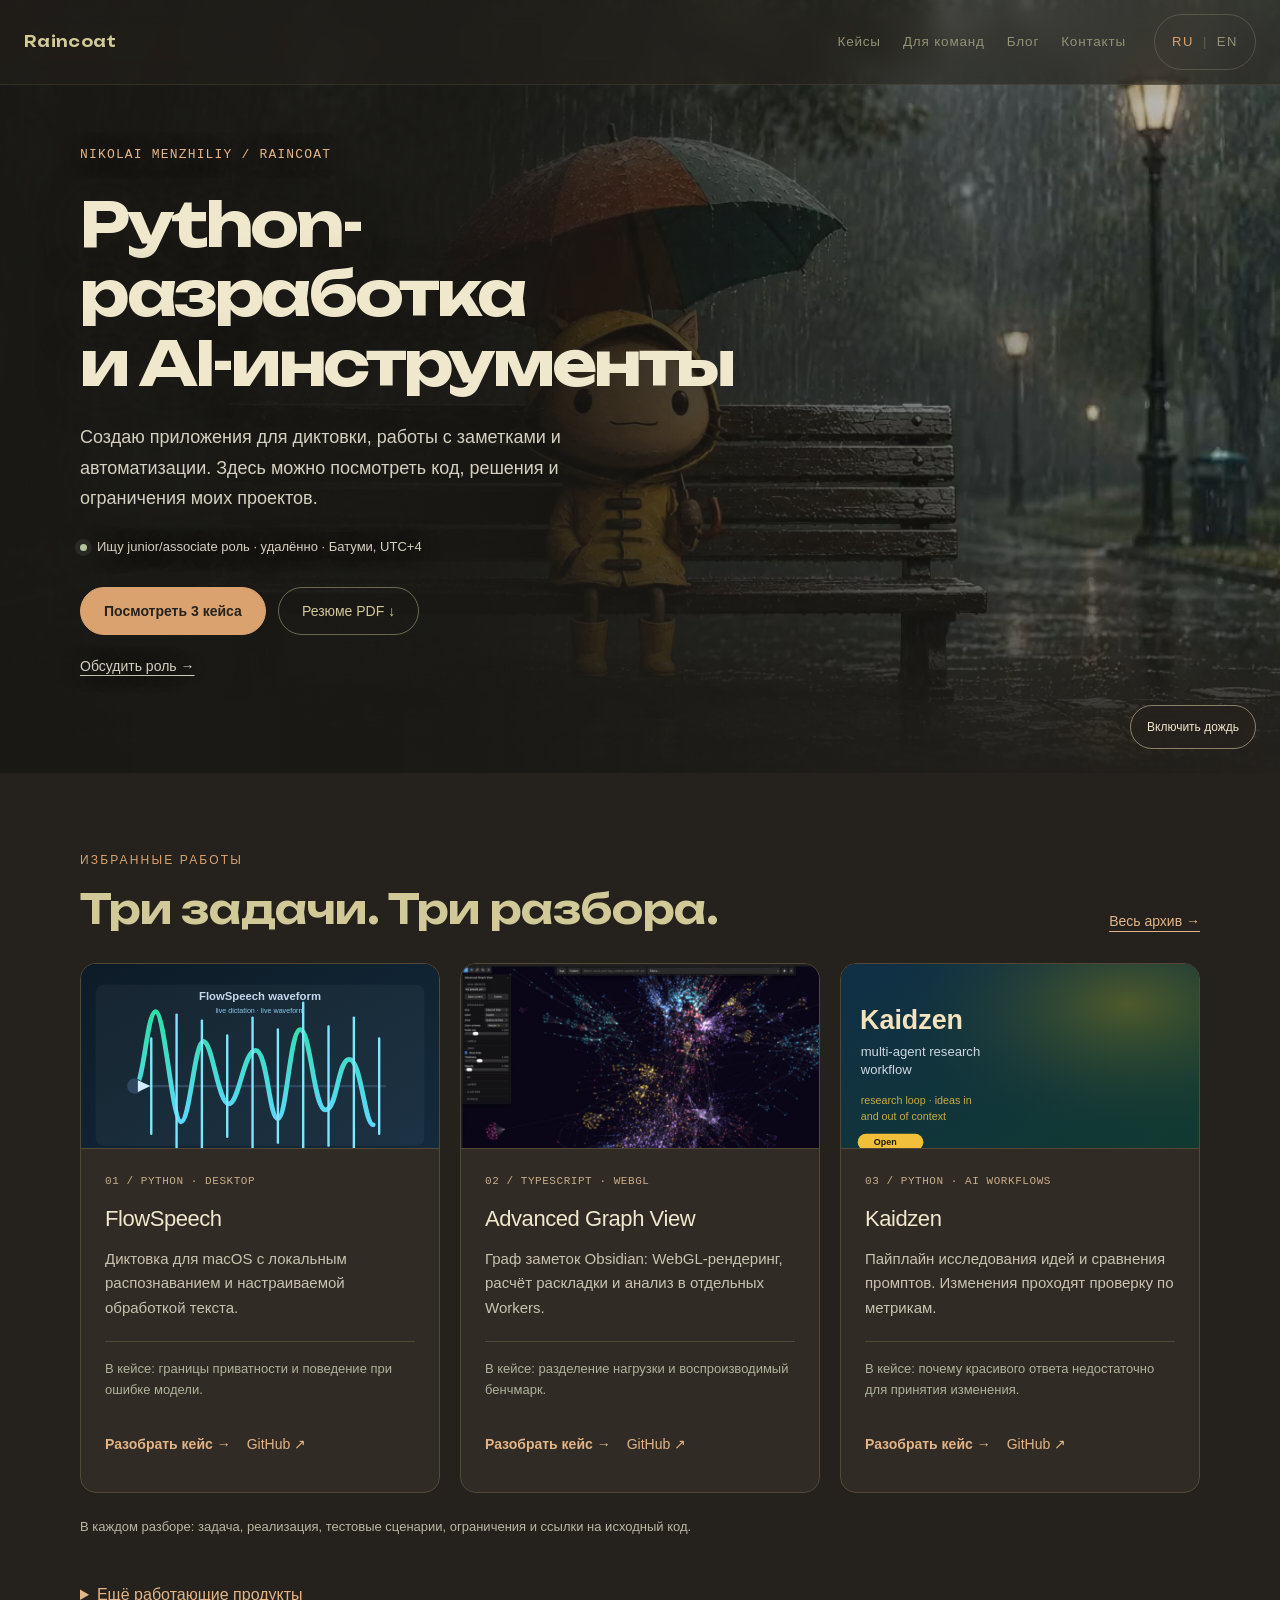
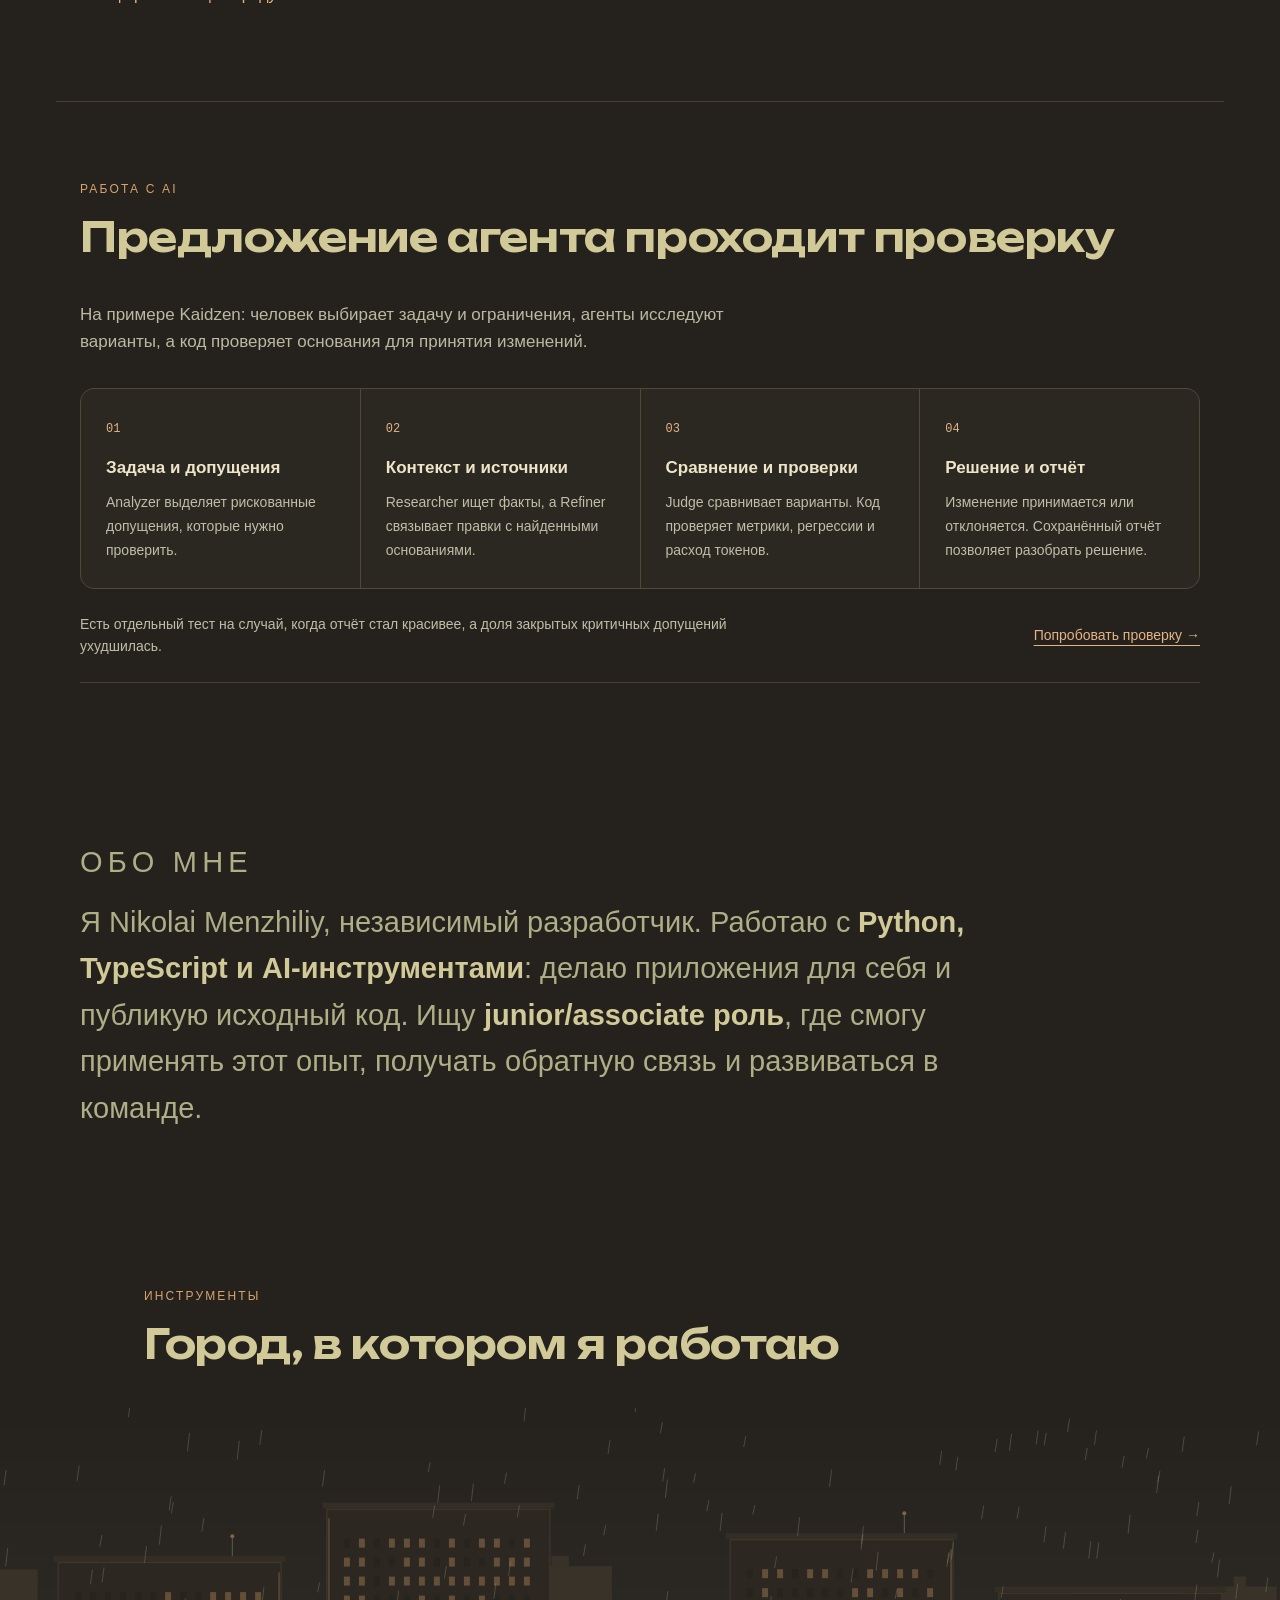
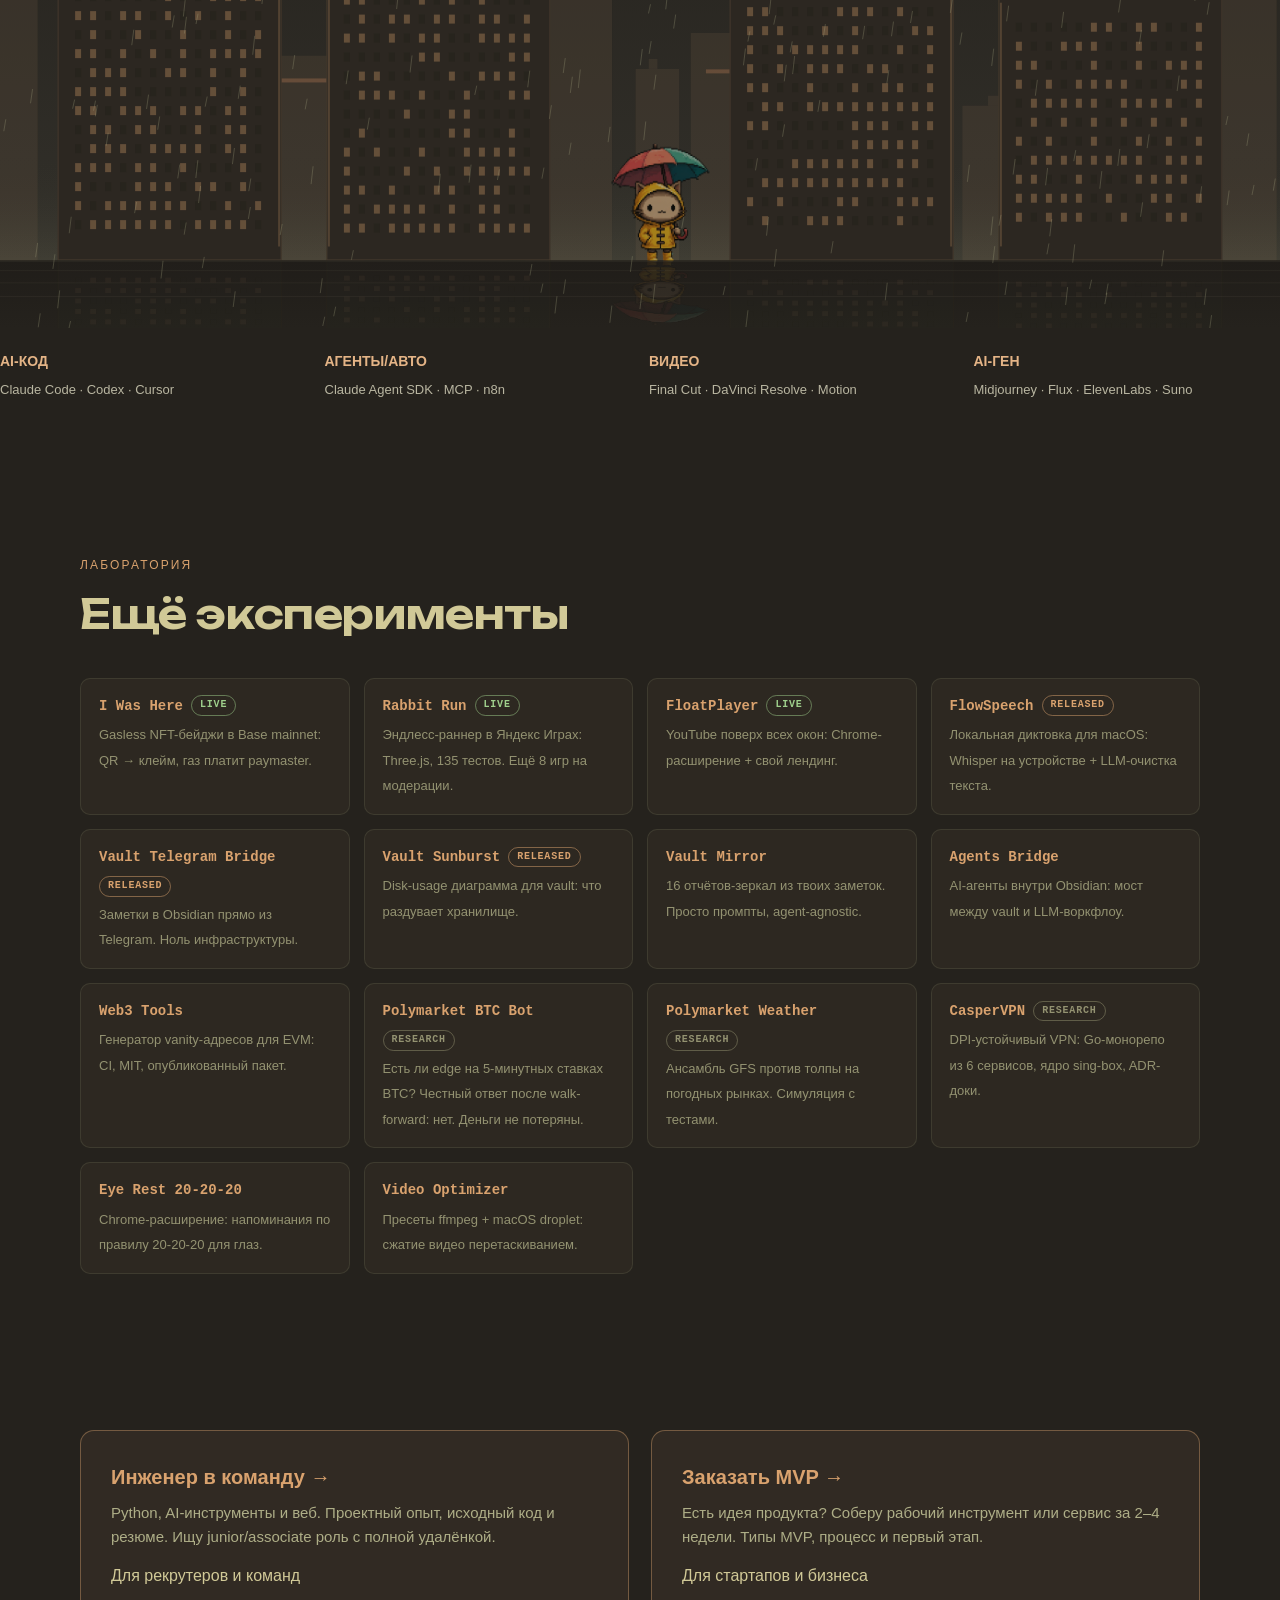
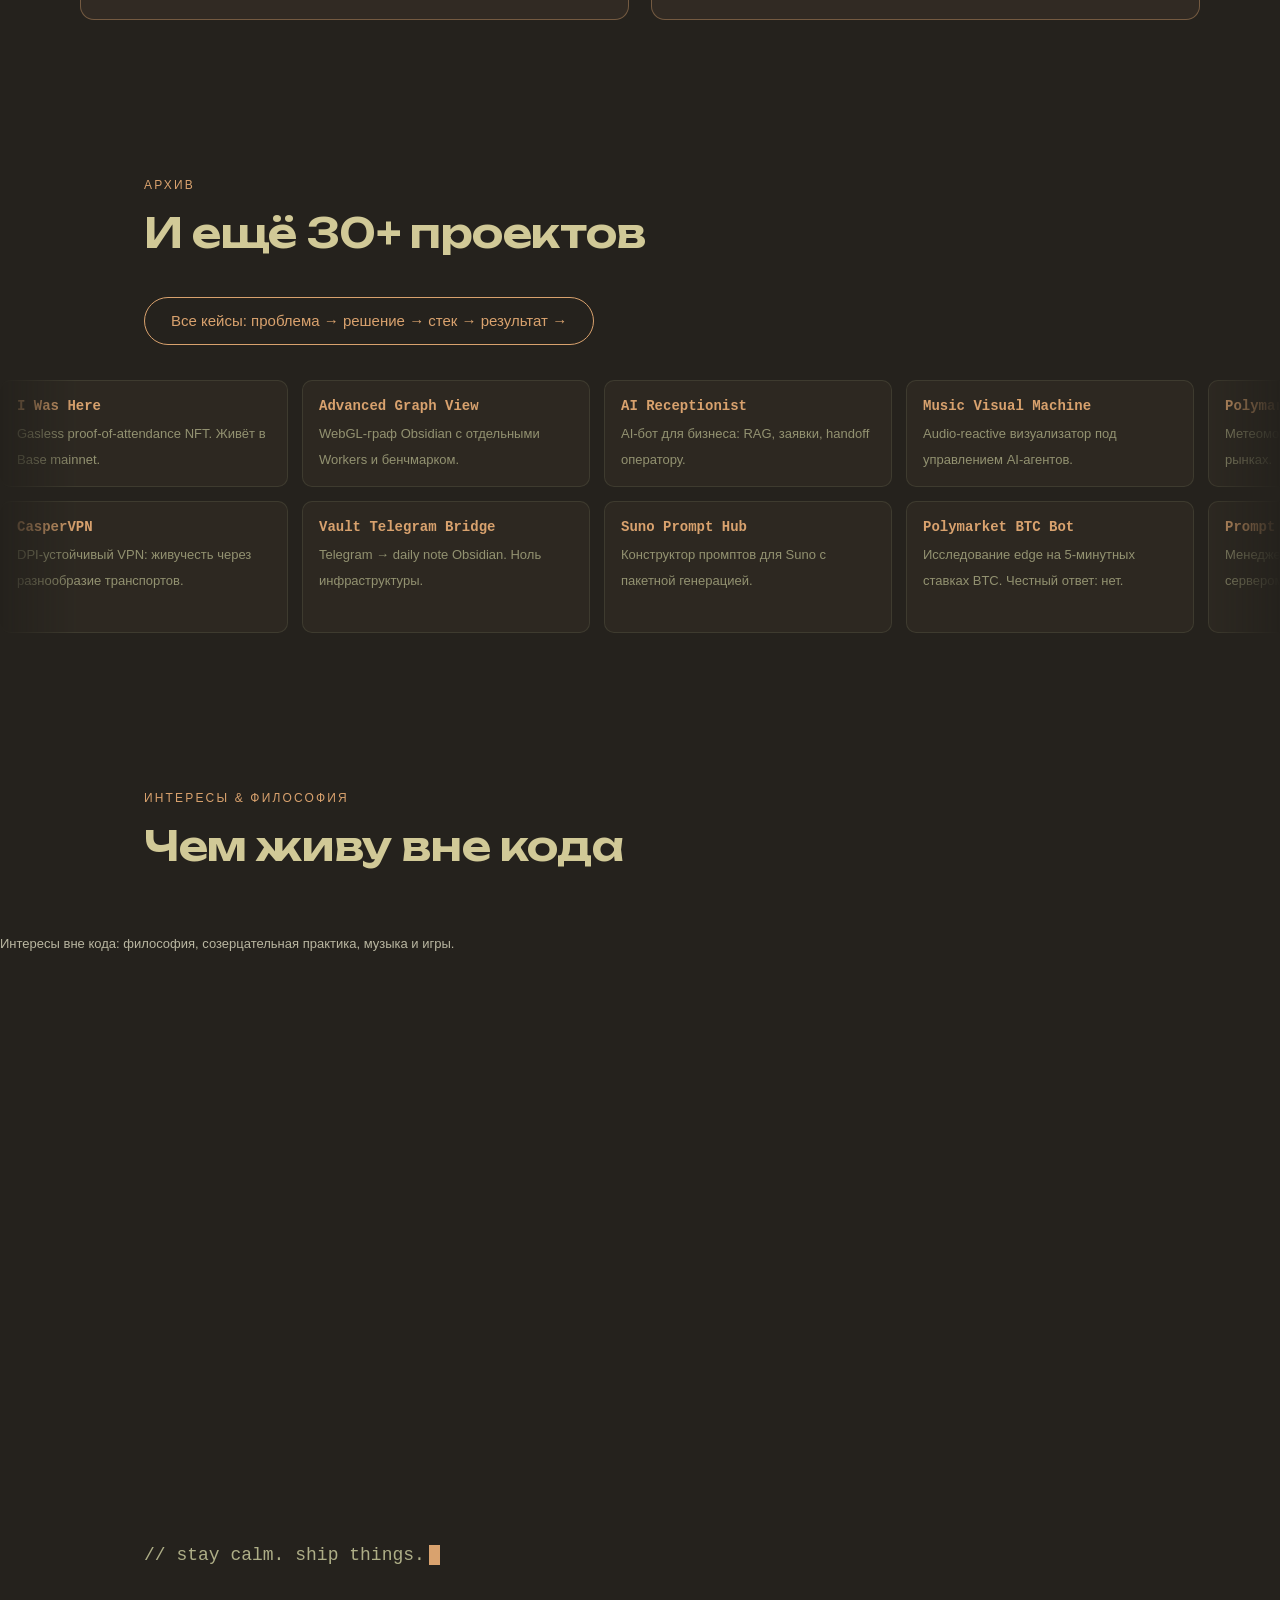
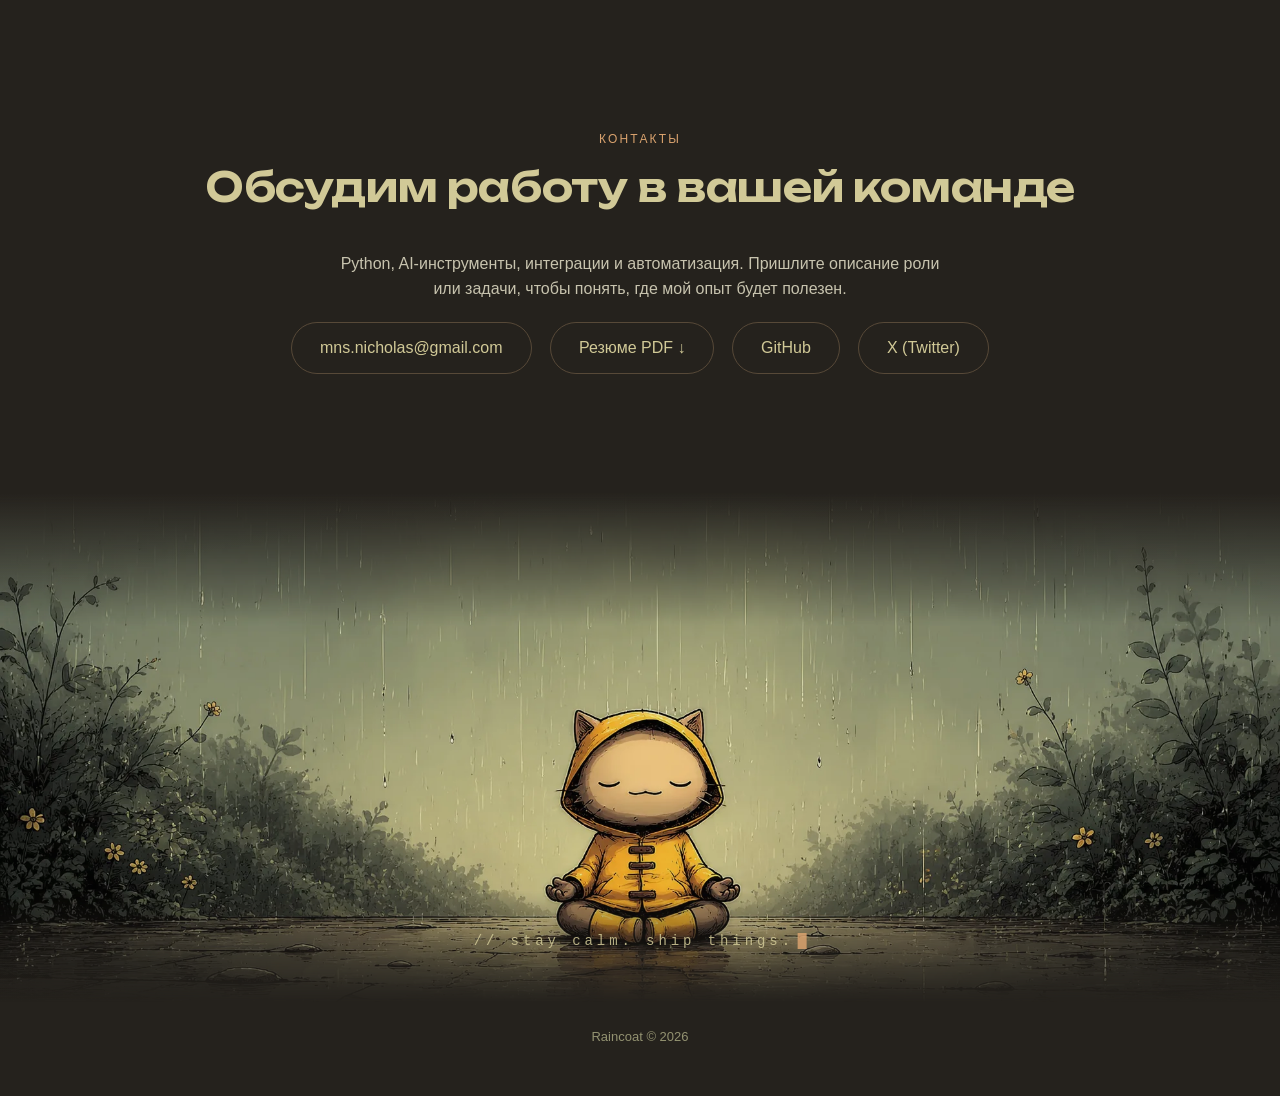
==== commit c4584412: "chore: save concurrent workspace updates" ====
--- a/index.html
+++ b/index.html
@@ -4,9 +4,9 @@
 <meta charset="UTF-8">
 <meta name="viewport" content="width=device-width, initial-scale=1.0">
 <title data-i18n="meta.title">Nikolai Menzhiliy | Python и AI-инструменты</title>
-<meta name="description" data-i18n="meta.desc" data-i18n-attr="content" content="Product Engineer: превращаю идеи в работающие продукты — от первого прототипа до релиза. Web, AI-инструменты, desktop, автоматизация.">
+<meta name="description" data-i18n="meta.desc" data-i18n-attr="content" content="Nikolai Menzhiliy: Python, AI-инструменты и автоматизация. Проектный опыт, исходный код и резюме. Junior/associate, удалённо из Батуми.">
 <meta property="og:title" content="Nikolai Menzhiliy | Python & AI tools">
-<meta property="og:description" data-i18n="meta.ogDesc" data-i18n-attr="content" content="Превращаю идеи в работающие продукты — от прототипа до релиза">
+<meta property="og:description" data-i18n="meta.ogDesc" data-i18n-attr="content" content="Python и AI-инструменты: три инженерных разбора, открытый код и резюме Nikolai Menzhiliy.">
 <meta property="og:type" content="website">
 <meta property="og:image" content="https://raincoat.cc/assets/og.png">
 <meta name="twitter:image" content="https://raincoat.cc/assets/og.png">
@@ -798,7 +798,7 @@
 
 <section id="about" class="about">
   <p class="section-label reveal" data-i18n="about.label">Обо мне</p>
-  <p class="reveal-words" data-i18n="about.text" data-i18n-html>Соло-предприниматель и инженер. Строю продукты на стыке <strong>видеопродакшна</strong>, <strong>ИИ-генерации контента</strong> и <strong>агентных систем</strong> — от плагинов Obsidian и десктоп-утилит до торговых ботов и контент-фабрик для YouTube. Принцип простой: идея не считается, пока не доехала до релиза — <strong>20+ проектов</strong> доведены до работающего состояния.</p>
+  <p class="reveal-words" data-i18n="about.text" data-i18n-html>Я Nikolai Menzhiliy, независимый разработчик. Работаю с <strong>Python, TypeScript и AI-инструментами</strong>: делаю приложения для себя и публикую исходный код. Ищу <strong>junior/associate роль</strong>, где смогу применять этот опыт, получать обратную связь и развиваться в команде.</p>
 </section>
 
 <section id="tools">
@@ -842,7 +842,7 @@
   <div class="routes reveal">
     <a class="route" href="team.html">
       <h3 data-i18n="route.hireH">Инженер в команду &rarr;</h3>
-      <p data-i18n="route.hireP">Ищете Product Engineer / Fullstack-разработчика, который самостоятельно доводит фичи до релиза? Опыт, стек и формат работы.</p>
+      <p data-i18n="route.hireP">Python, AI-инструменты и веб. Проектный опыт, исходный код и резюме. Ищу junior/associate роль с полной удалёнкой.</p>
       <span class="arw" data-i18n="route.hireA">Для рекрутеров и команд</span>
     </a>
     <a class="route" href="build.html">
@@ -860,7 +860,7 @@
   <div class="marquee-wrap reveal">
     <div class="marquee-row rtl">
       <div class="proj"><b>I Was Here</b><span data-i18n="proj.iwashere">Gasless proof-of-attendance NFT. Живёт в Base mainnet.</span></div>
-      <div class="proj"><b>Advanced Graph View</b><span data-i18n="proj.graphView">Граф Obsidian: 10 000+ узлов при 50+ FPS.</span></div>
+      <div class="proj"><b>Advanced Graph View</b><span data-i18n="proj.graphView">WebGL-граф Obsidian с отдельными Workers и бенчмарком.</span></div>
       <div class="proj"><b>AI Receptionist</b><span data-i18n="proj.receptionist">AI-бот для бизнеса: RAG, заявки, handoff оператору.</span></div>
       <div class="proj"><b>Music Visual Machine</b><span data-i18n="proj.mvm">Audio-reactive визуализатор под управлением AI-агентов.</span></div>
       <div class="proj"><b>Polymarket Weather Bot</b><span data-i18n="proj.pmWeather">Метеомодели против толпы на погодных рынках.</span></div>
@@ -876,7 +876,7 @@
       <div class="proj"><b>Liquid Glass</b><span data-i18n="proj.liquidGlass">Liquid Glass: минималистичная тема для Obsidian.</span></div>
       <!-- дубликат для бесшовной прокрутки -->
       <div class="proj" aria-hidden="true"><b>I Was Here</b><span data-i18n="proj.iwashere">Gasless proof-of-attendance NFT. Живёт в Base mainnet.</span></div>
-      <div class="proj" aria-hidden="true"><b>Advanced Graph View</b><span data-i18n="proj.graphView">Граф Obsidian: 10 000+ узлов при 50+ FPS.</span></div>
+      <div class="proj" aria-hidden="true"><b>Advanced Graph View</b><span data-i18n="proj.graphView">WebGL-граф Obsidian с отдельными Workers и бенчмарком.</span></div>
       <div class="proj" aria-hidden="true"><b>AI Receptionist</b><span data-i18n="proj.receptionist">AI-бот для бизнеса: RAG, заявки, handoff оператору.</span></div>
       <div class="proj" aria-hidden="true"><b>Music Visual Machine</b><span data-i18n="proj.mvm">Audio-reactive визуализатор под управлением AI-агентов.</span></div>
       <div class="proj" aria-hidden="true"><b>Polymarket Weather Bot</b><span data-i18n="proj.pmWeather">Метеомодели против толпы на погодных рынках.</span></div>
@@ -933,6 +933,7 @@
   <p class="section-label reveal" data-i18n="philo.label">Интересы &amp; философия</p>
   <h2 class="reveal" data-i18n="philo.h2">Чем живу вне кода</h2>
   <div class="philo-wrap reveal">
+    <p class="evidence-note" data-i18n="philo.accessible">Интересы вне кода: философия, созерцательная практика, музыка и игры.</p>
     <canvas id="cloud" aria-hidden="true"></canvas>
     <div class="philo-terminal"><span id="philoLine"></span><span class="cursor"></span></div>
   </div>
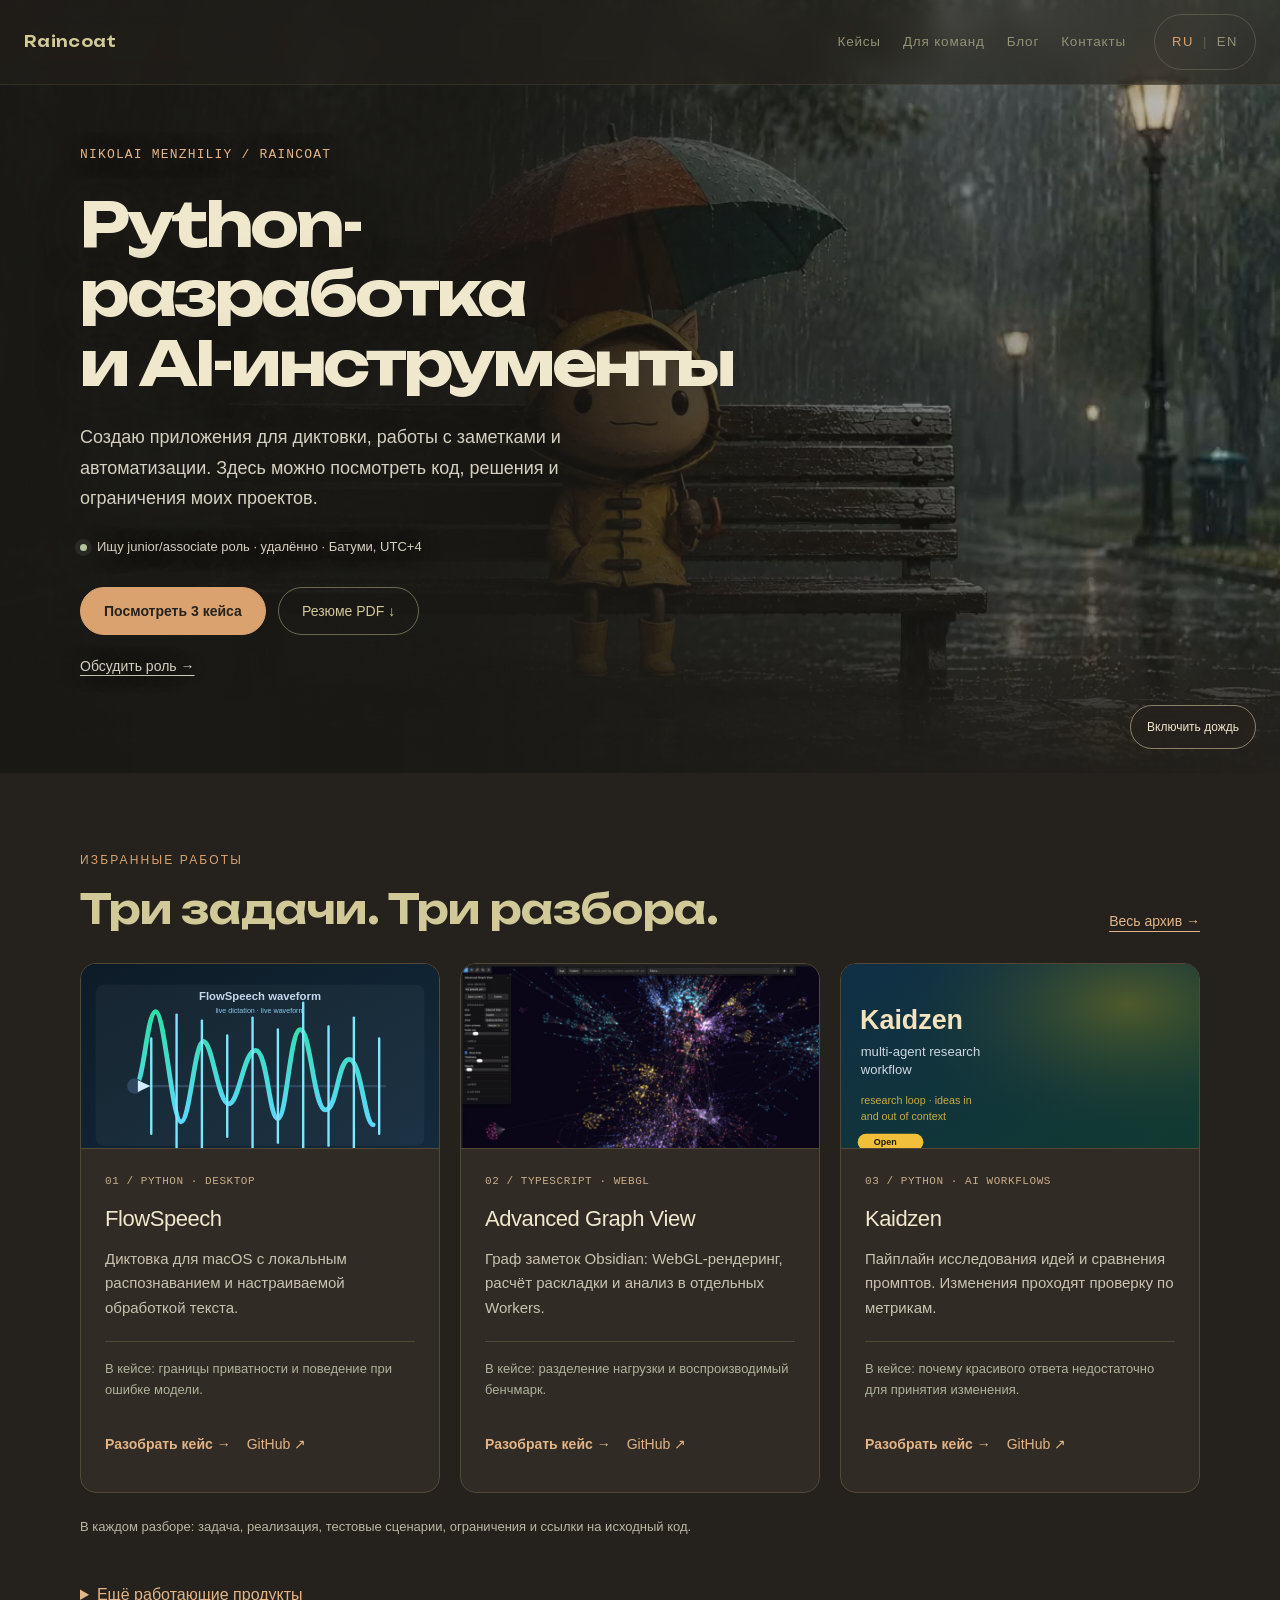
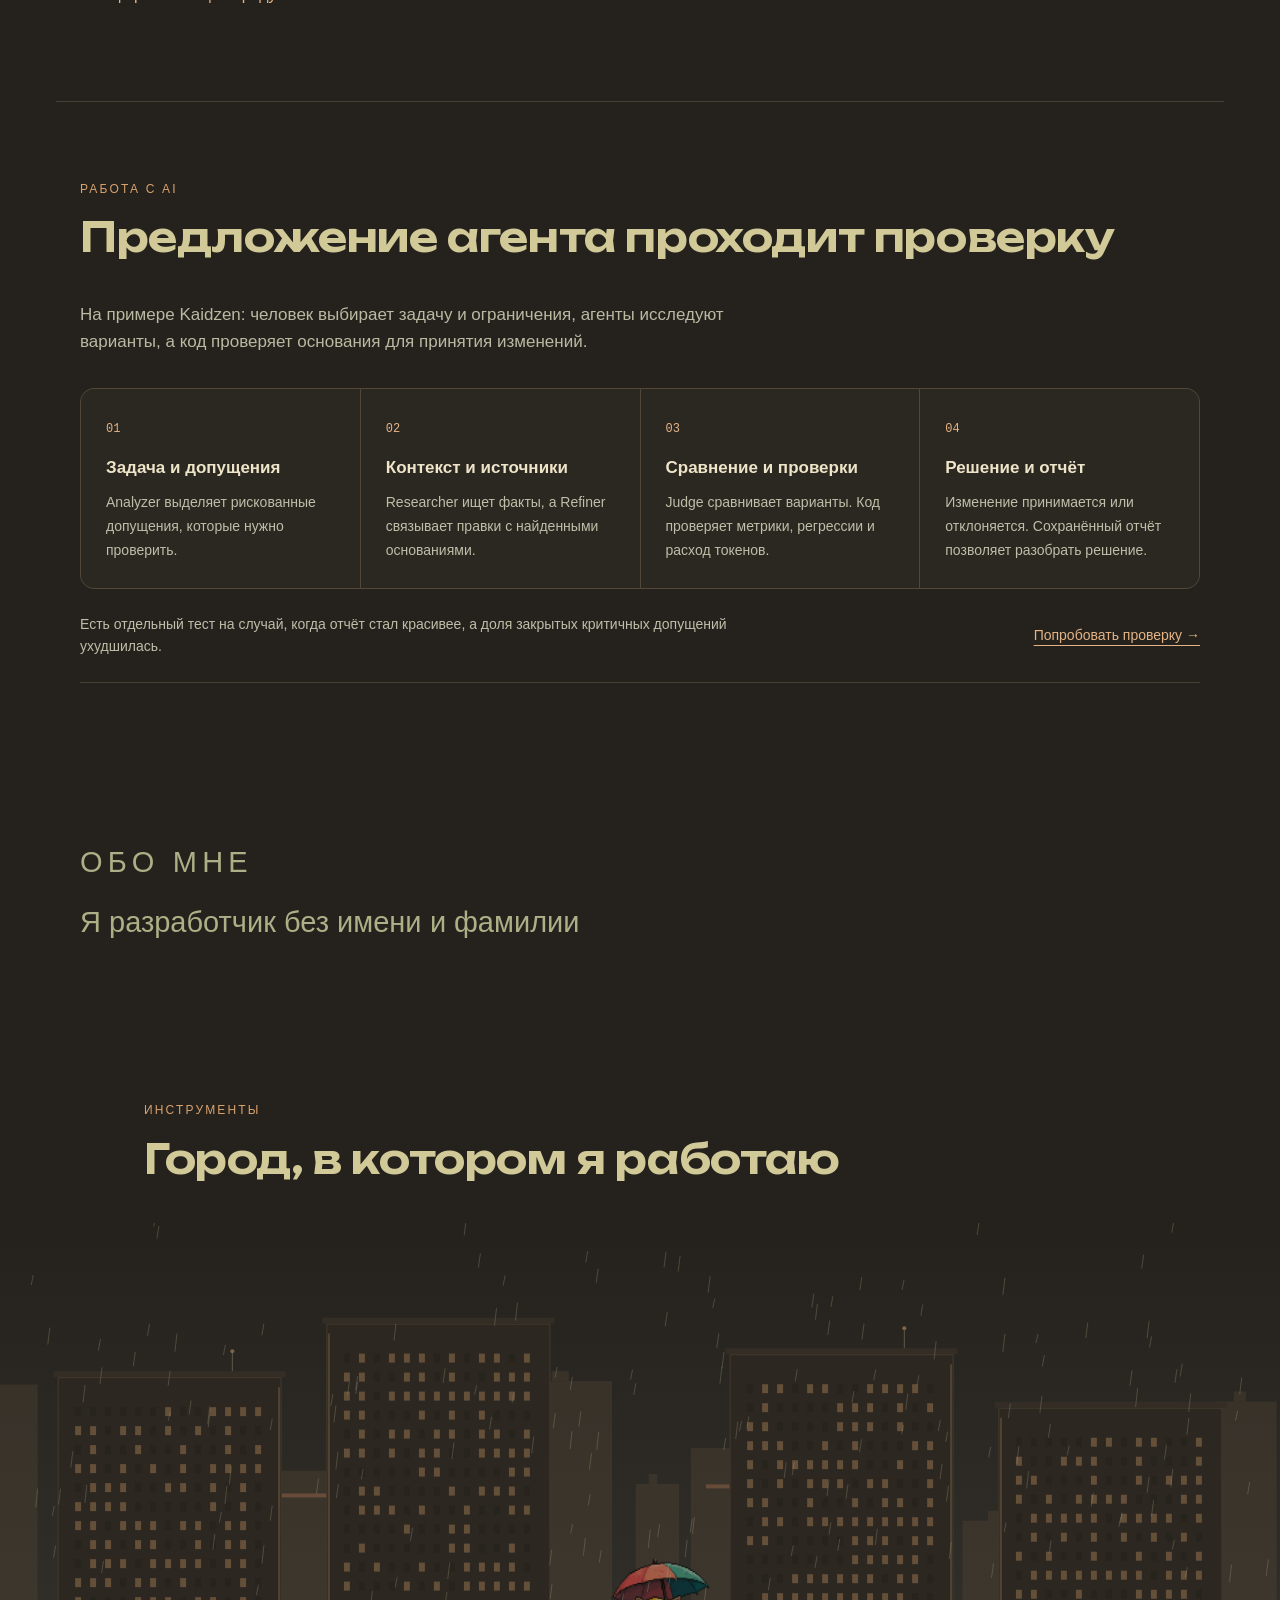
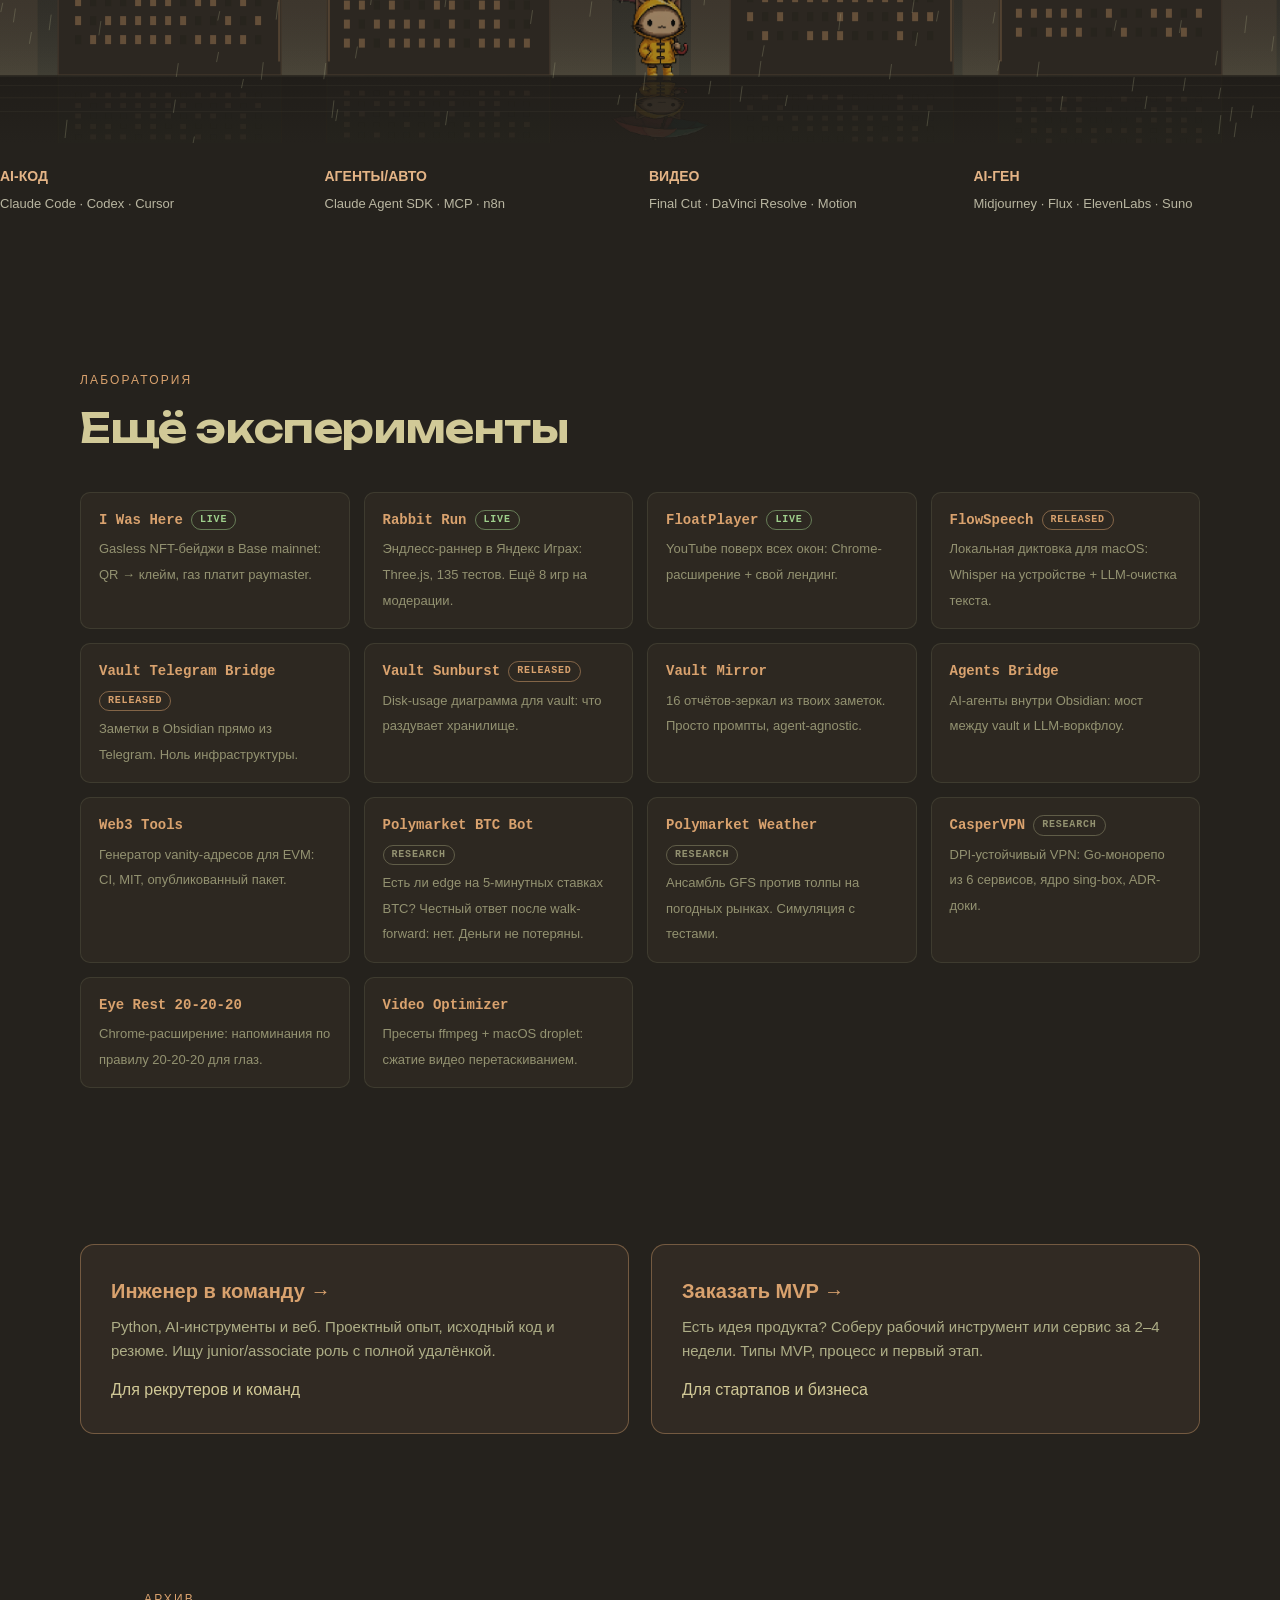
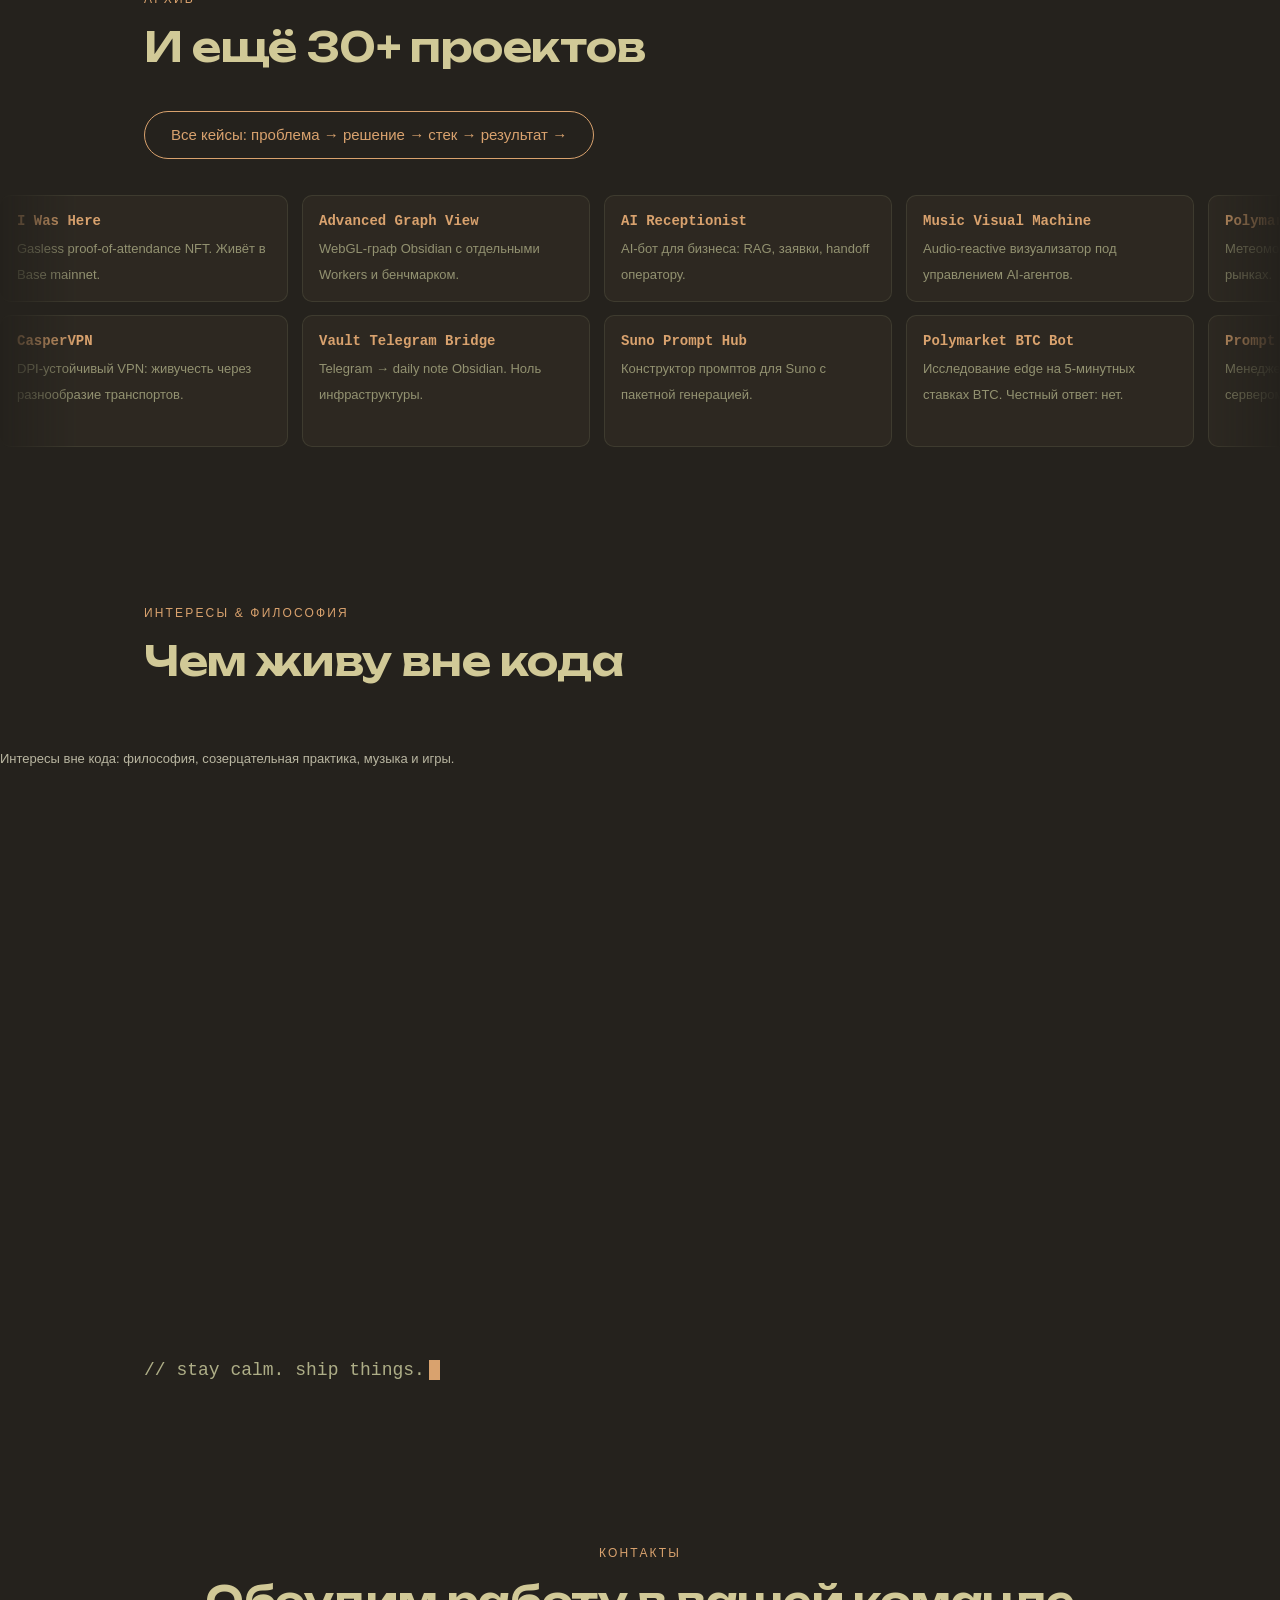
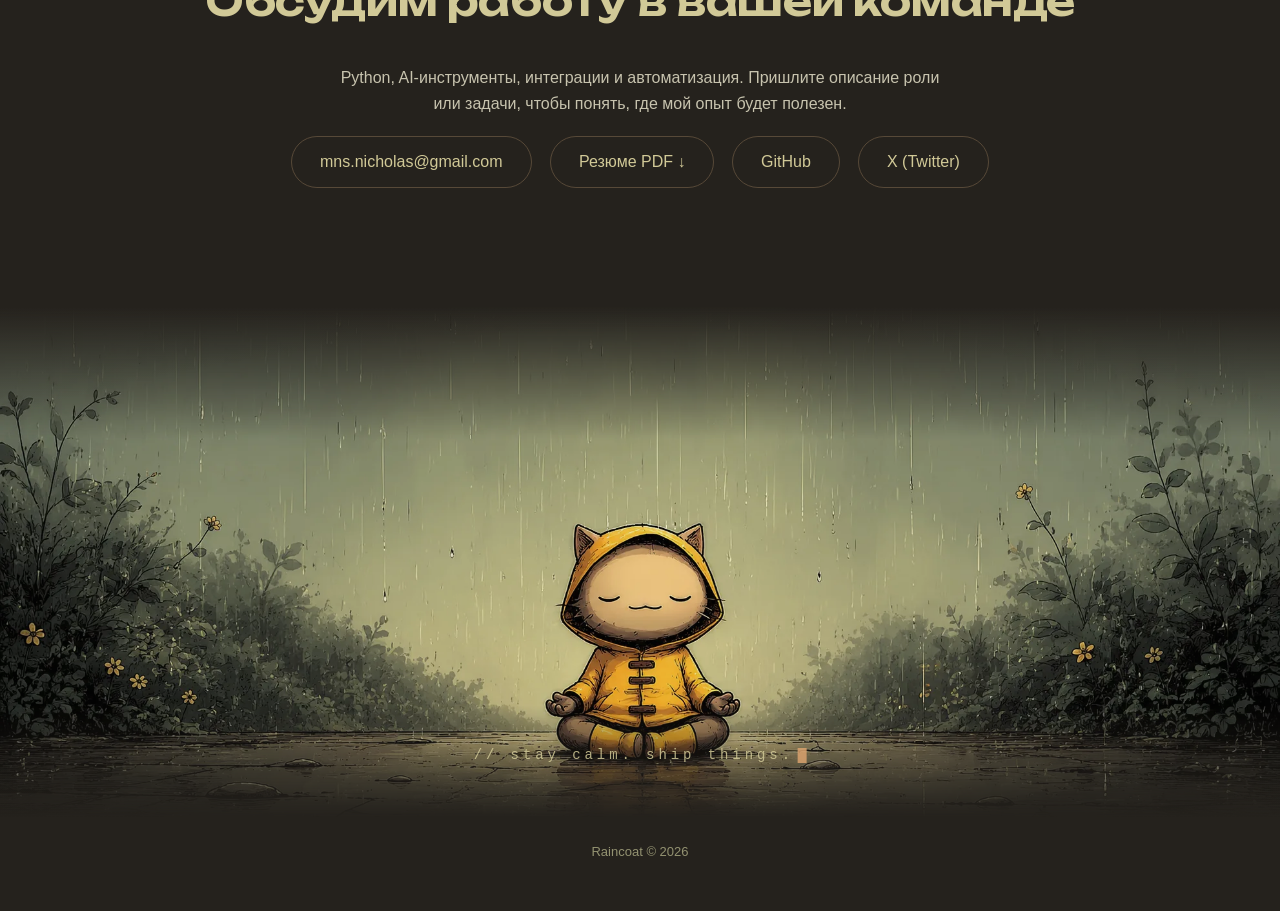
==== commit 9ac2ebd3: "Update homepage introduction" ====
--- a/index.html
+++ b/index.html
@@ -798,7 +798,7 @@
 
 <section id="about" class="about">
   <p class="section-label reveal" data-i18n="about.label">Обо мне</p>
-  <p class="reveal-words" data-i18n="about.text" data-i18n-html>Я Nikolai Menzhiliy, независимый разработчик. Работаю с <strong>Python, TypeScript и AI-инструментами</strong>: делаю приложения для себя и публикую исходный код. Ищу <strong>junior/associate роль</strong>, где смогу применять этот опыт, получать обратную связь и развиваться в команде.</p>
+  <p class="reveal-words" data-i18n="about.text" data-i18n-html>Я разработчик без имени и фамилии</p>
 </section>
 
 <section id="tools">
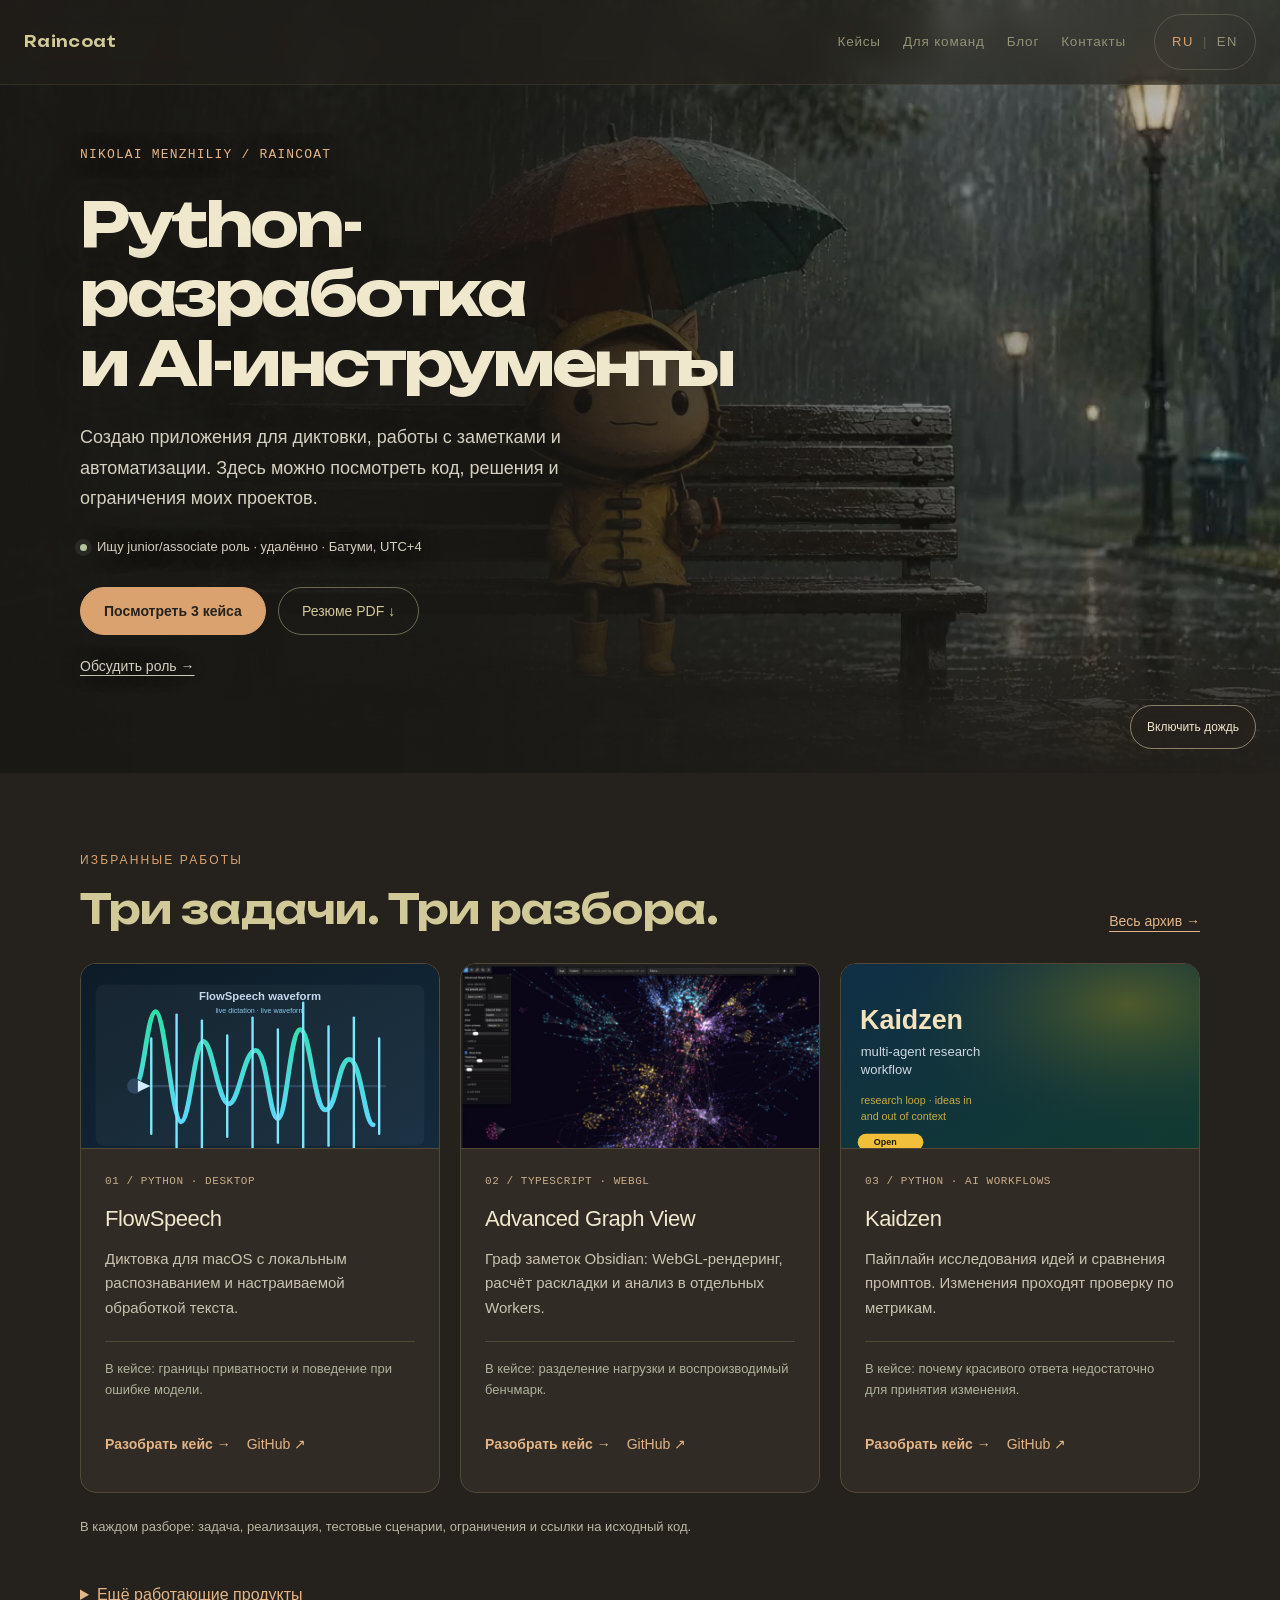
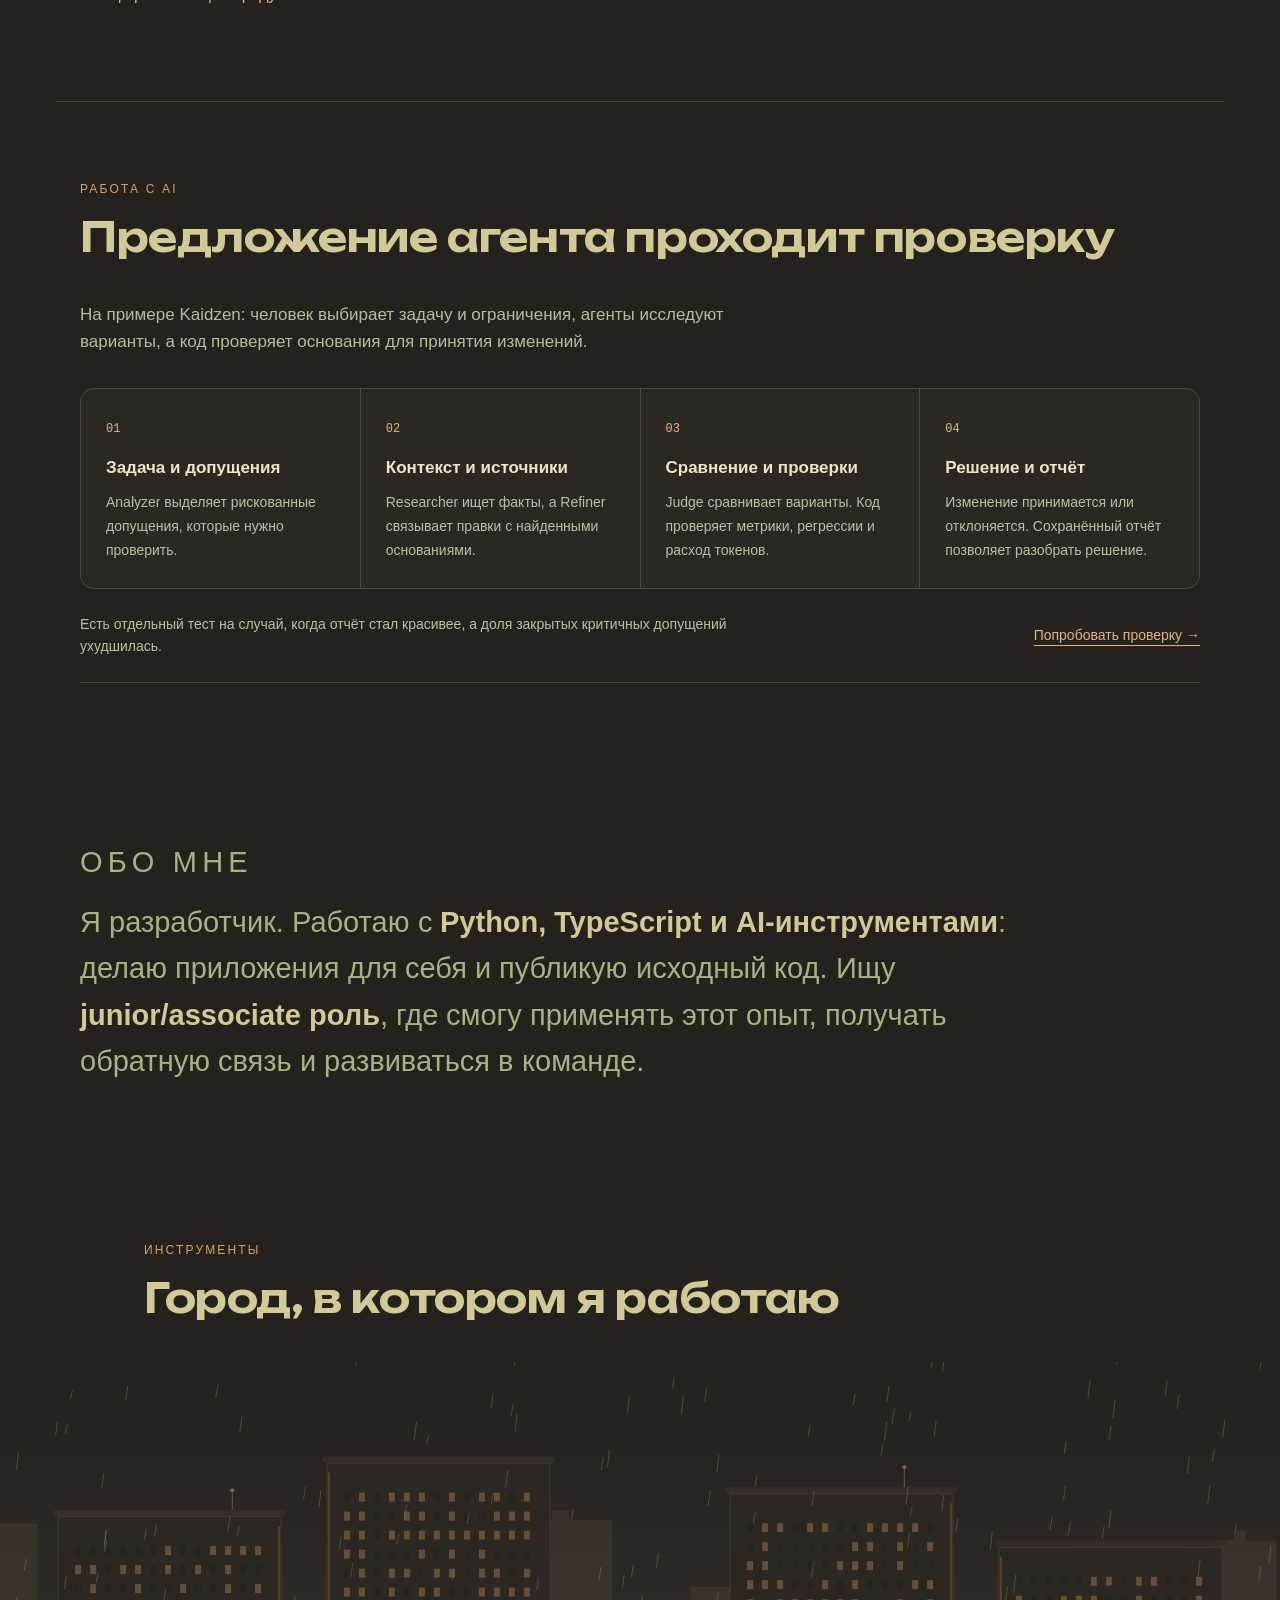
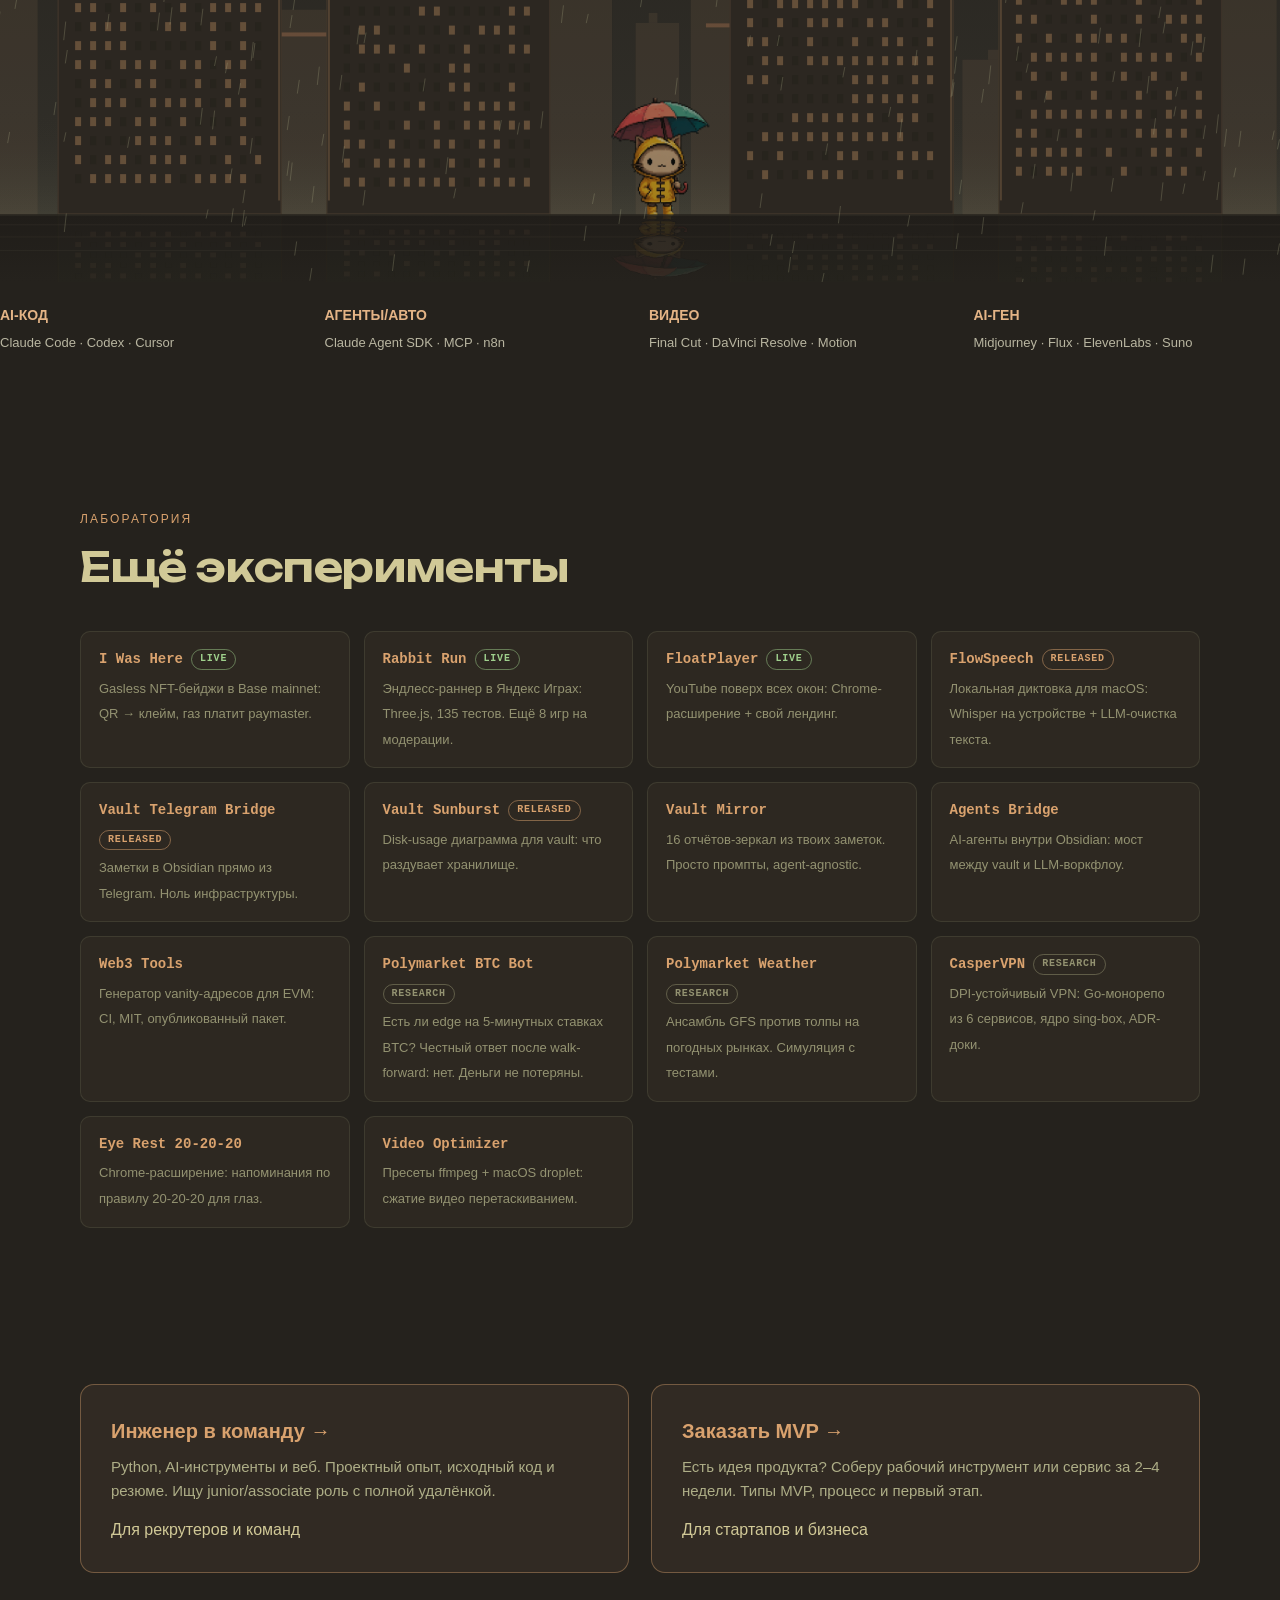
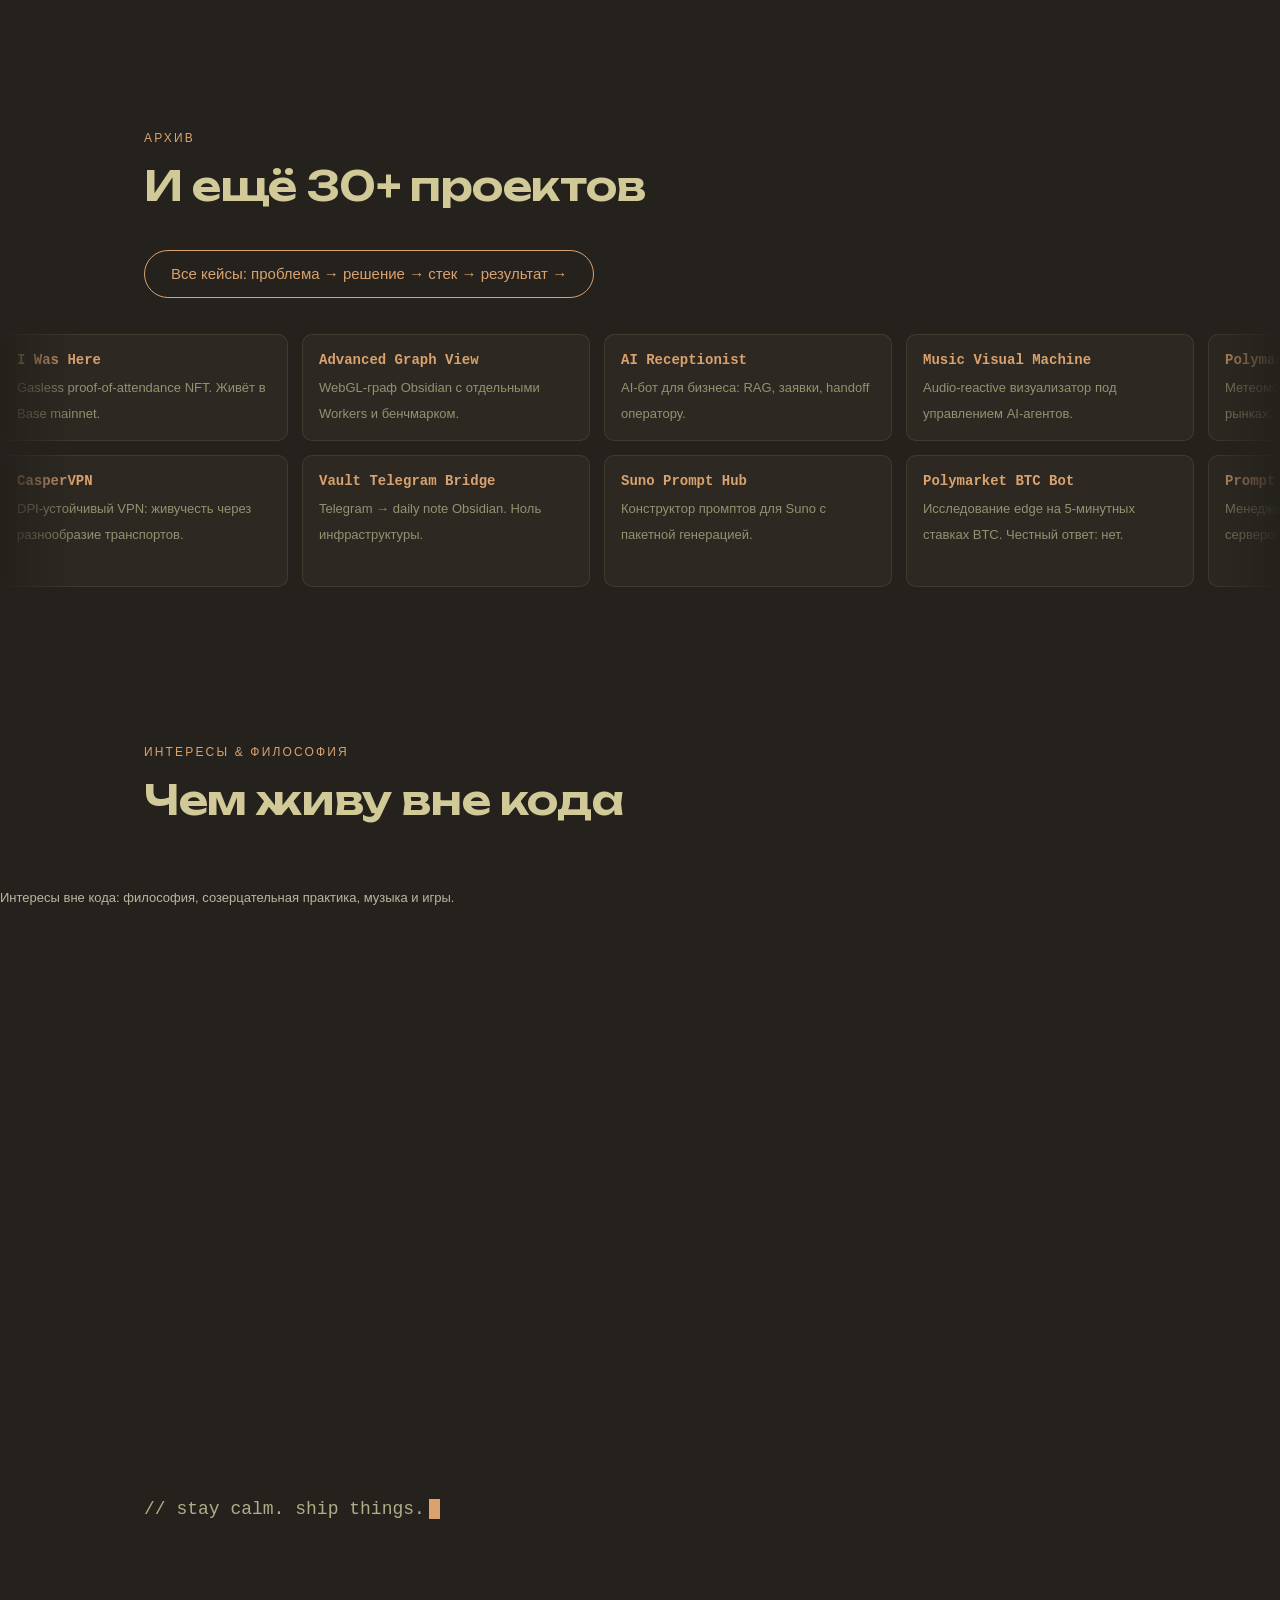
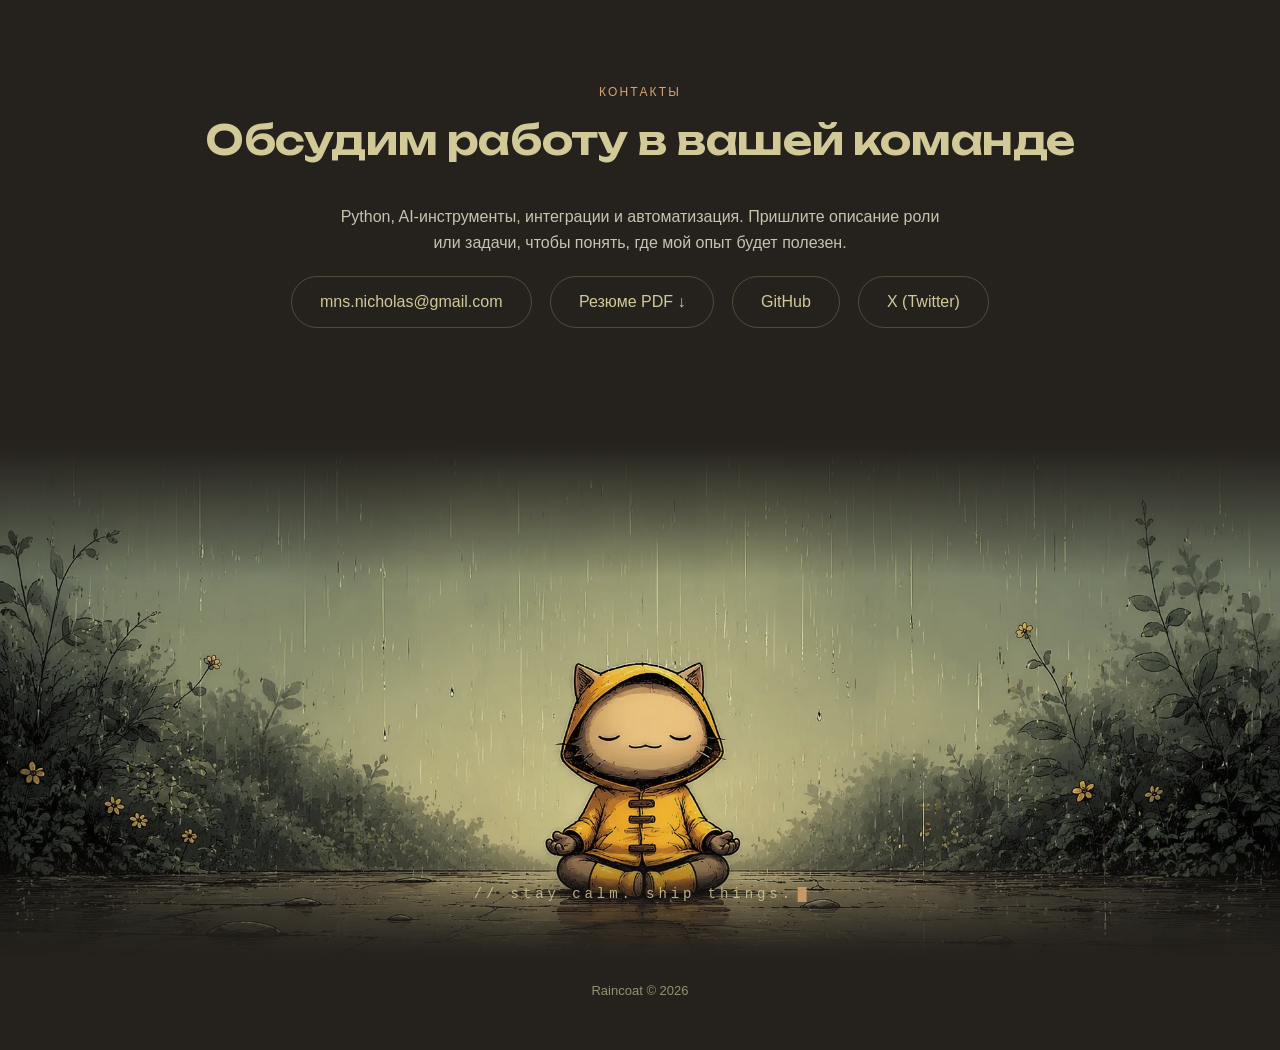
==== commit e474472d: "Restore homepage developer description" ====
--- a/index.html
+++ b/index.html
@@ -798,7 +798,7 @@
 
 <section id="about" class="about">
   <p class="section-label reveal" data-i18n="about.label">Обо мне</p>
-  <p class="reveal-words" data-i18n="about.text" data-i18n-html>Я разработчик без имени и фамилии</p>
+  <p class="reveal-words" data-i18n="about.text" data-i18n-html>Я разработчик. Работаю с <strong>Python, TypeScript и AI-инструментами</strong>: делаю приложения для себя и публикую исходный код. Ищу <strong>junior/associate роль</strong>, где смогу применять этот опыт, получать обратную связь и развиваться в команде.</p>
 </section>
 
 <section id="tools">
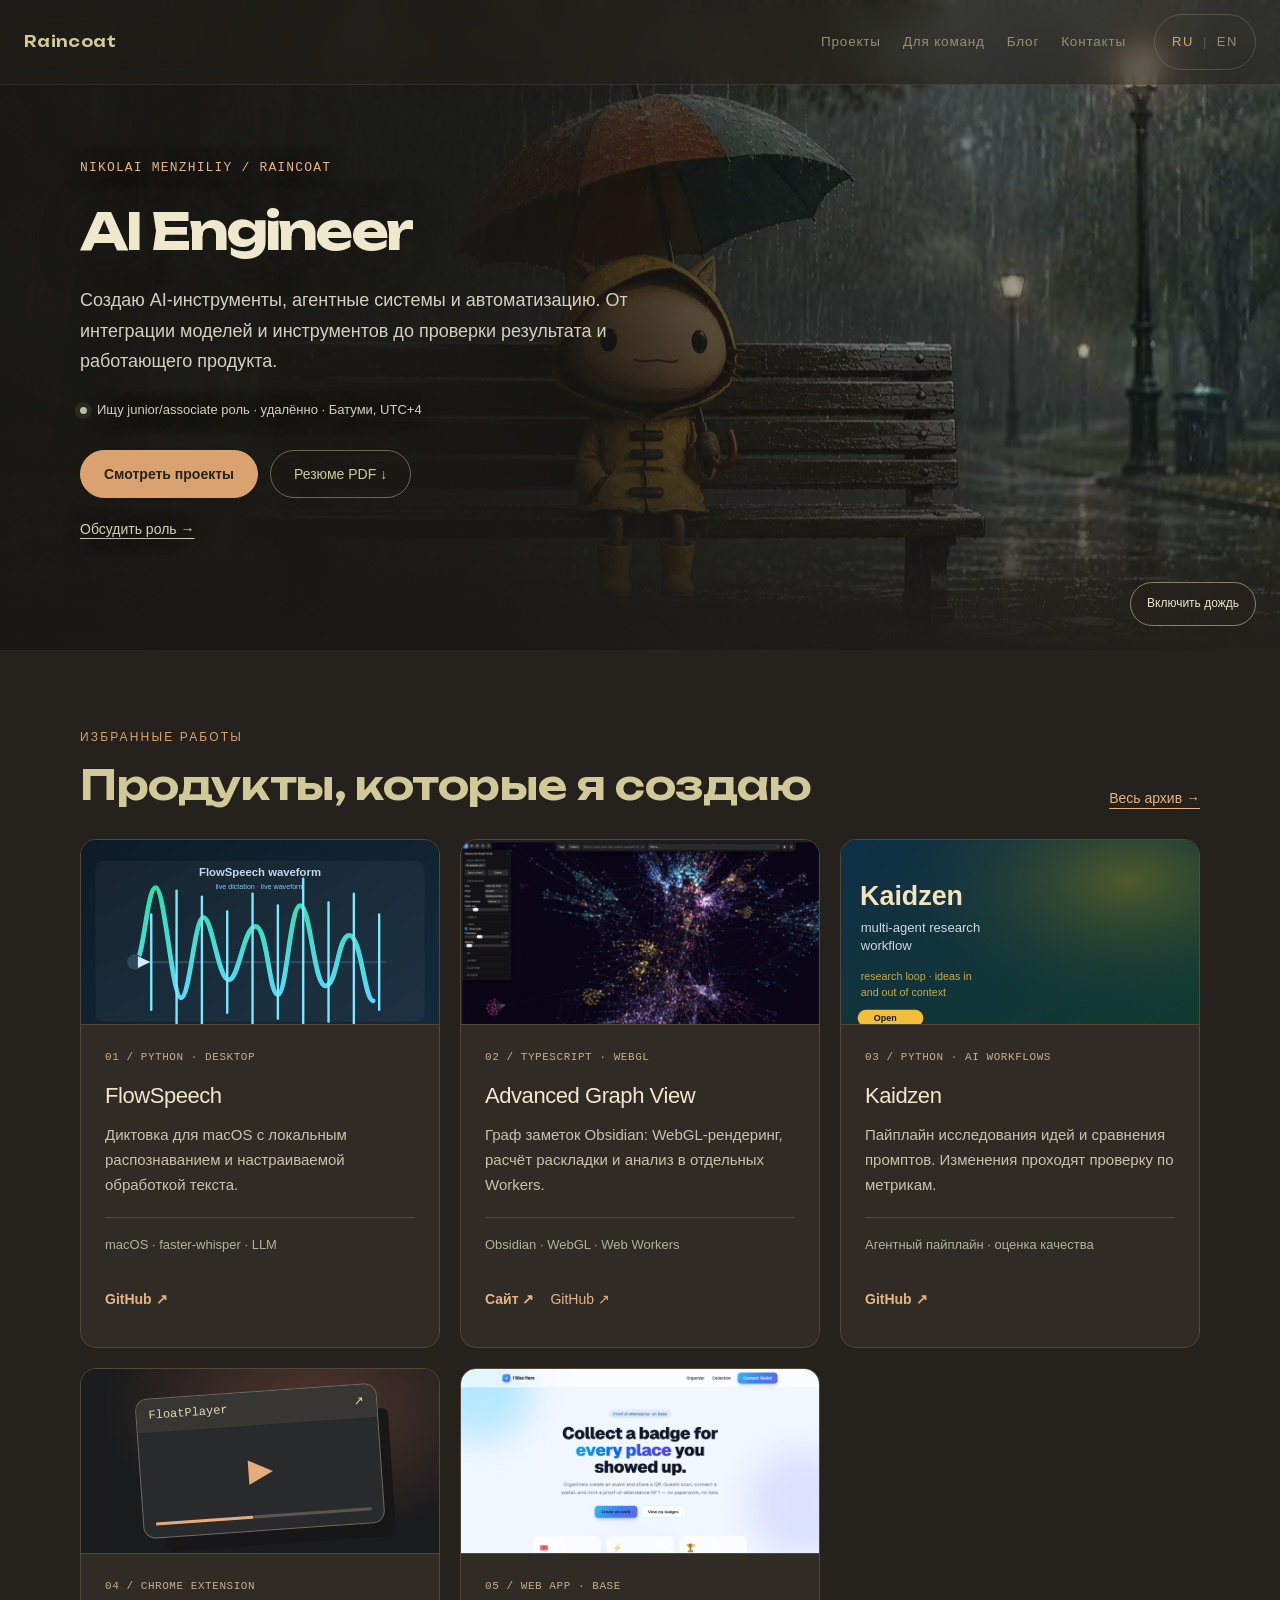
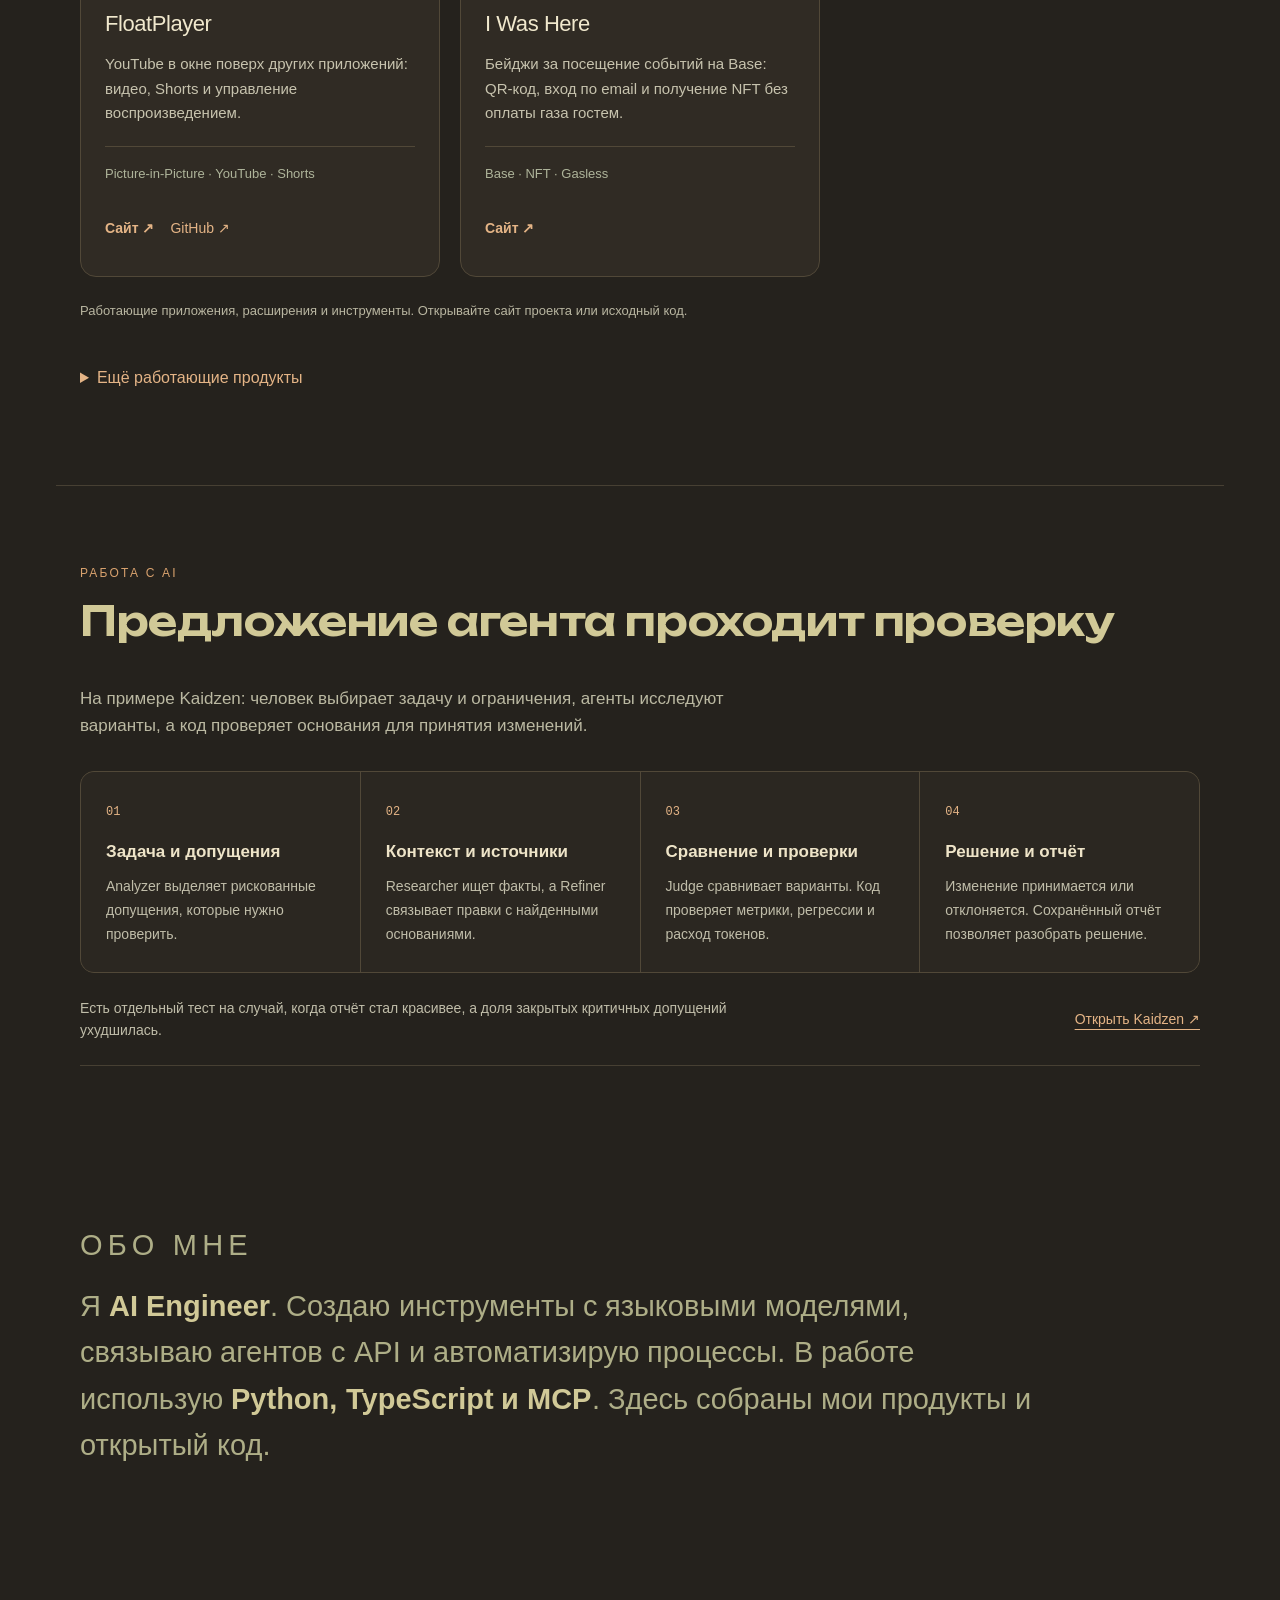
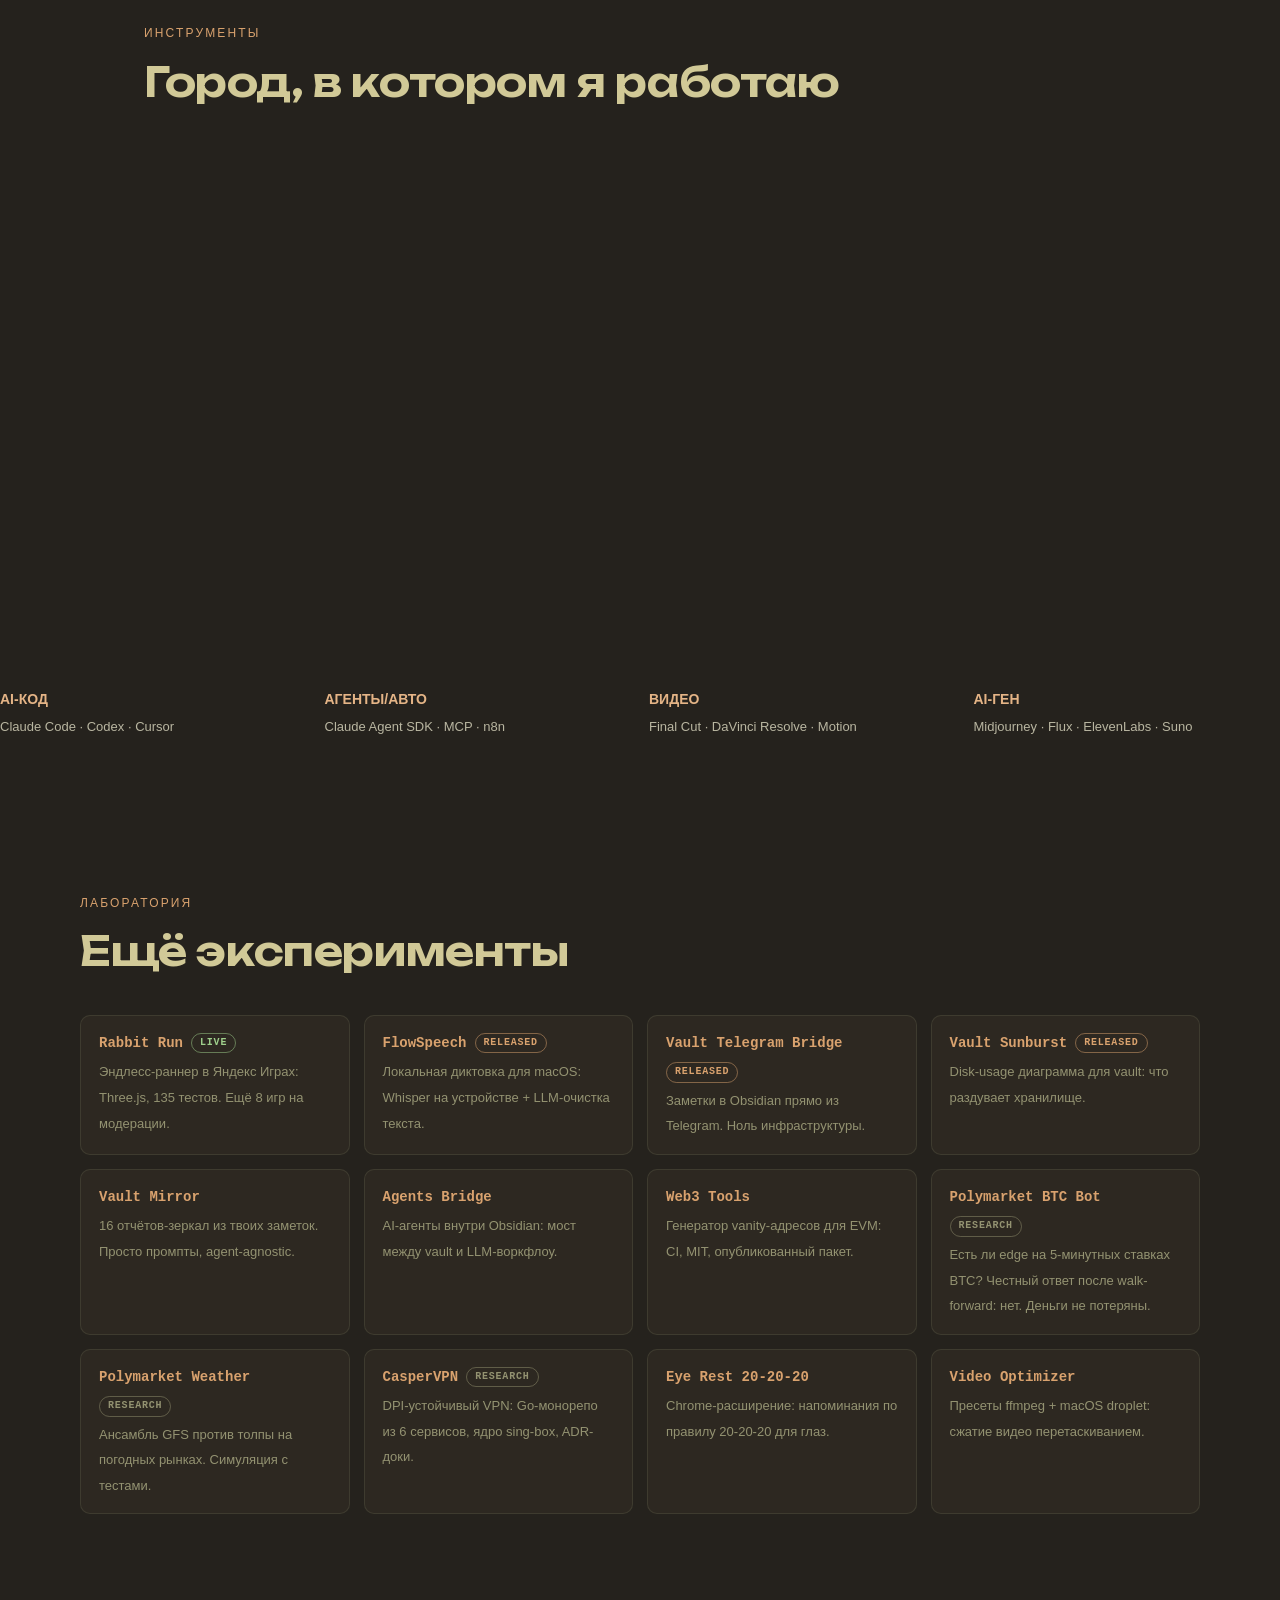
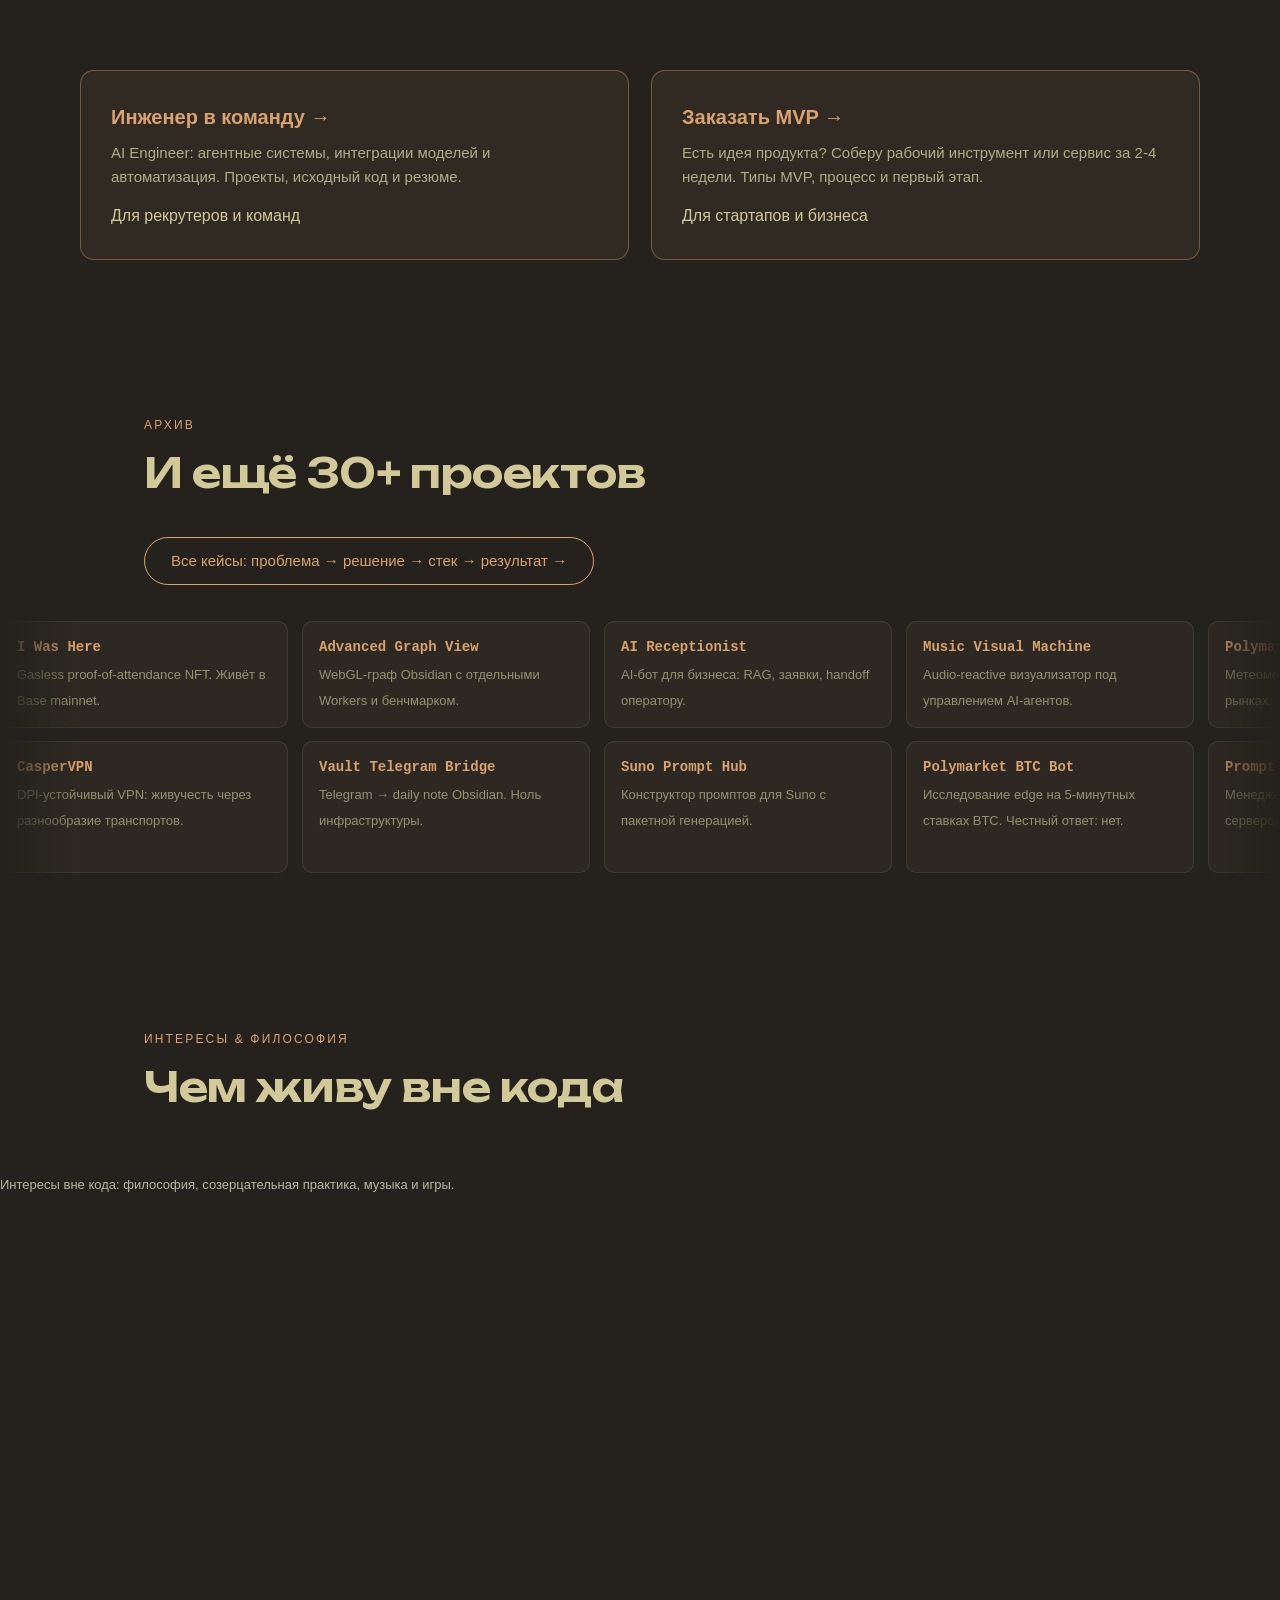
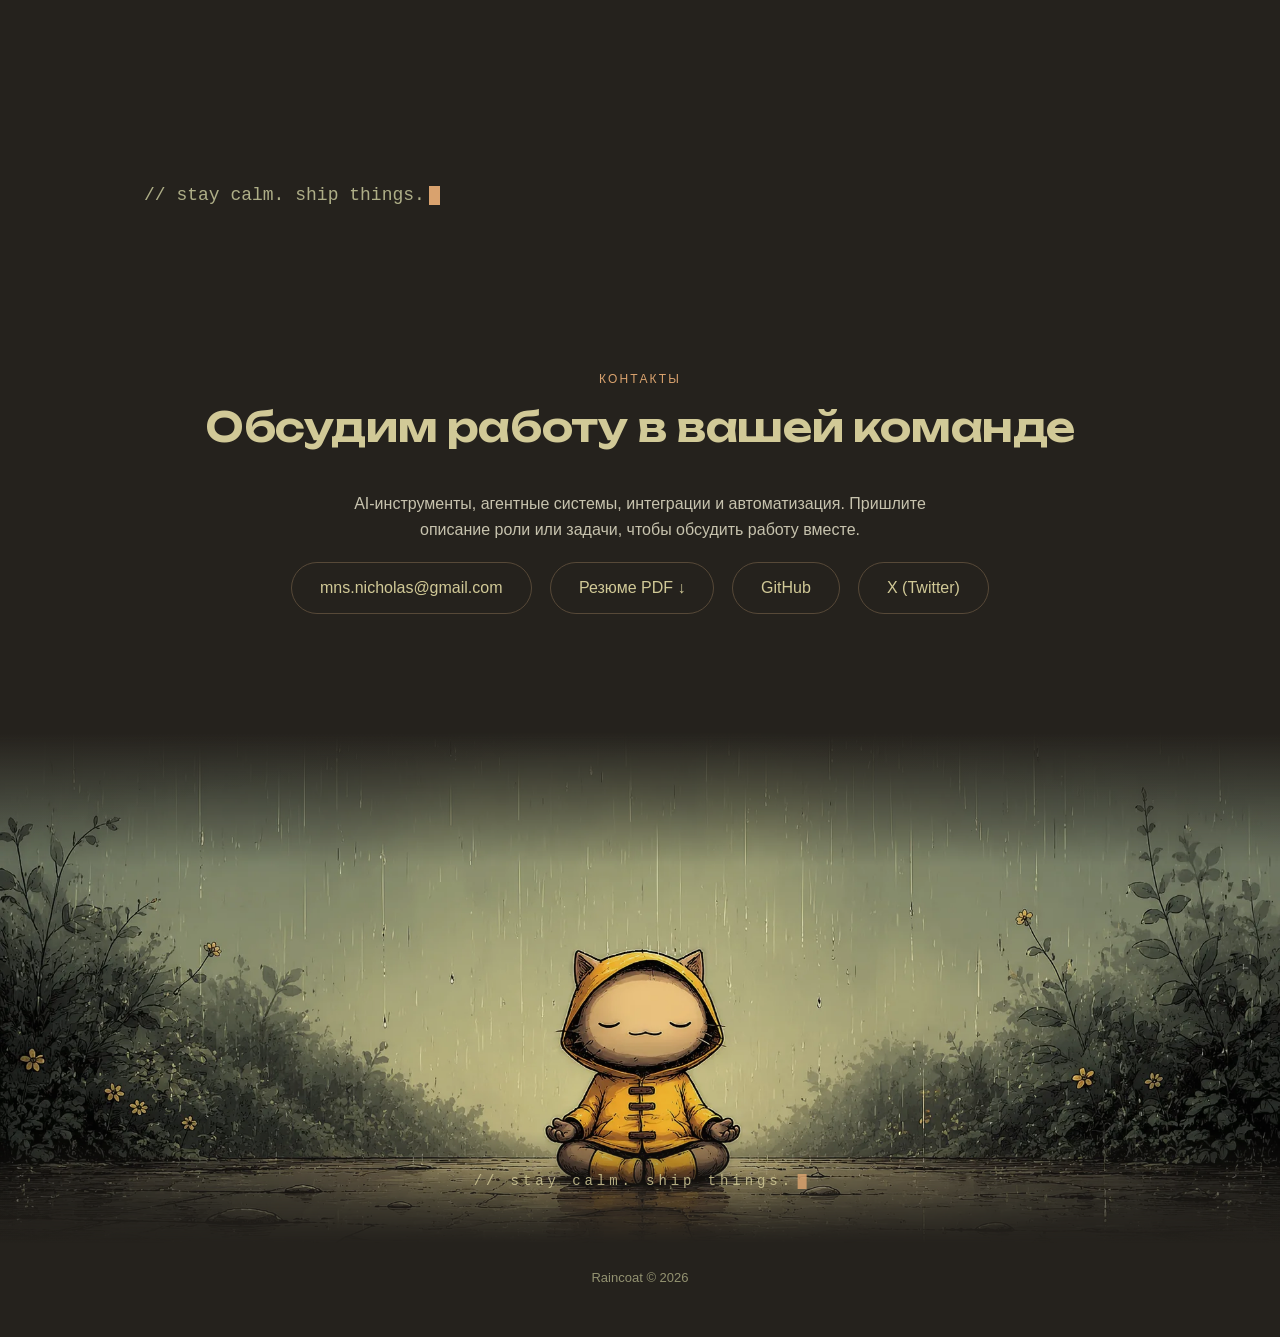
==== commit 54832d4a: "Fix product links and AI Engineer positioning" ====
--- a/index.html
+++ b/index.html
@@ -3,10 +3,10 @@
 <head>
 <meta charset="UTF-8">
 <meta name="viewport" content="width=device-width, initial-scale=1.0">
-<title data-i18n="meta.title">Nikolai Menzhiliy | Python и AI-инструменты</title>
-<meta name="description" data-i18n="meta.desc" data-i18n-attr="content" content="Nikolai Menzhiliy: Python, AI-инструменты и автоматизация. Проектный опыт, исходный код и резюме. Junior/associate, удалённо из Батуми.">
-<meta property="og:title" content="Nikolai Menzhiliy | Python & AI tools">
-<meta property="og:description" data-i18n="meta.ogDesc" data-i18n-attr="content" content="Python и AI-инструменты: три инженерных разбора, открытый код и резюме Nikolai Menzhiliy.">
+<title data-i18n="meta.title">Nikolai Menzhiliy | AI Engineer</title>
+<meta name="description" data-i18n="meta.desc" data-i18n-attr="content" content="Nikolai Menzhiliy, AI Engineer. AI-инструменты, агентные системы и автоматизация. Проекты, открытый код и резюме.">
+<meta property="og:title" content="Nikolai Menzhiliy | AI Engineer">
+<meta property="og:description" data-i18n="meta.ogDesc" data-i18n-attr="content" content="AI Engineer: агентные системы, работающие продукты и открытый код Nikolai Menzhiliy.">
 <meta property="og:type" content="website">
 <meta property="og:image" content="https://raincoat.cc/assets/og.png">
 <meta name="twitter:image" content="https://raincoat.cc/assets/og.png">
@@ -688,7 +688,7 @@
 <nav class="site-nav" aria-label="Main navigation">
   <a class="brand" href="#">Raincoat</a>
   <div class="nav-links">
-    <a href="case-studies.html" data-i18n="nav.cases">Кейсы</a>
+    <a href="index.html#products" data-i18n="nav.cases">Проекты</a>
     <a href="team.html" data-i18n="nav.hire">Для команд</a>
     <a href="blog.html" data-i18n="nav.blog">Блог</a>
     <a href="#contacts" data-i18n="nav.contacts">Контакты</a>
@@ -704,11 +704,11 @@
   <video data-hero-video data-src="assets/hero-loop.mp4" muted loop playsinline preload="none" aria-hidden="true"></video>
   <div class="hero-content">
     <p class="identity">Nikolai Menzhiliy / Raincoat</p>
-    <h1 data-i18n="hero.heading" data-i18n-html>Python-разработка<br>и AI-инструменты</h1>
-    <p class="sub" data-i18n="hero.sub">Создаю приложения для диктовки, работы с заметками и автоматизации. Здесь можно посмотреть код, решения и ограничения моих проектов.</p>
+    <h1 data-i18n="hero.heading" data-i18n-html>AI Engineer</h1>
+    <p class="sub" data-i18n="hero.sub">Создаю AI-инструменты, агентные системы и автоматизацию. От интеграции моделей и инструментов до проверки результата и работающего продукта.</p>
     <p class="availability" data-i18n="hero.availability">Ищу junior/associate роль · удалённо · Батуми, UTC+4</p>
     <div class="cta-row">
-      <a class="cta primary" href="#products" data-i18n="hero.ctaProducts">Посмотреть 3 кейса</a>
+      <a class="cta primary" href="#products" data-i18n="hero.ctaProducts">Смотреть проекты</a>
       <a class="cta ghost" href="assets/resume/nikolai-menzhiliy-ru.pdf" data-resume download data-i18n="resume.download">Резюме PDF ↓</a>
     </div>
     <p class="quick-contact"><a href="mailto:mns.nicholas@gmail.com" data-i18n="hero.contact">Обсудить роль →</a></p>
@@ -718,7 +718,7 @@
 
 <section id="products" aria-labelledby="selected-heading">
   <p class="section-label" data-i18n="selected.label">Избранные работы</p>
-  <div class="section-top"><h2 id="selected-heading" data-i18n="selected.heading">Три задачи. Три разбора.</h2><a href="projects.html" data-i18n="selected.archive">Весь архив →</a></div>
+  <div class="section-top"><h2 id="selected-heading" data-i18n="selected.heading">Продукты, которые я создаю</h2><a href="projects.html" data-i18n="selected.archive">Весь архив →</a></div>
   <div class="selected-grid">
     <article class="selected-card">
       <img class="selected-image" src="assets/shots/flowspeech-waveform.svg" alt="" loading="lazy" width="1200" height="675">
@@ -726,8 +726,8 @@
         <div class="selected-meta">01 / PYTHON · DESKTOP</div>
         <h3>FlowSpeech</h3>
         <p data-i18n="selected.fs.text">Диктовка для macOS с локальным распознаванием и настраиваемой обработкой текста.</p>
-        <p class="case-detail" data-i18n="selected.fs.detail">В кейсе: границы приватности и поведение при ошибке модели.</p>
-        <div class="case-links"><a href="case-studies.html#flowspeech" data-i18n="selected.read">Разобрать кейс →</a><a href="https://github.com/N23eos/flowspeech" target="_blank" rel="noopener">GitHub ↗</a></div>
+        <p class="case-detail" data-i18n="selected.fs.detail">macOS · faster-whisper · LLM</p>
+        <div class="case-links"><a href="https://github.com/N23eos/flowspeech" target="_blank" rel="noopener">GitHub ↗</a></div>
       </div>
     </article>
     <article class="selected-card">
@@ -736,8 +736,8 @@
         <div class="selected-meta">02 / TYPESCRIPT · WEBGL</div>
         <h3>Advanced Graph View</h3>
         <p data-i18n="selected.agv.text">Граф заметок Obsidian: WebGL-рендеринг, расчёт раскладки и анализ в отдельных Workers.</p>
-        <p class="case-detail" data-i18n="selected.agv.detail">В кейсе: разделение нагрузки и воспроизводимый бенчмарк.</p>
-        <div class="case-links"><a href="case-studies.html#graph" data-i18n="selected.read">Разобрать кейс →</a><a href="https://github.com/N23eos/advanced_graph_view" target="_blank" rel="noopener">GitHub ↗</a></div>
+        <p class="case-detail" data-i18n="selected.agv.detail">Obsidian · WebGL · Web Workers</p>
+        <div class="case-links"><a href="https://n23eos.github.io/advanced_graph_view/" target="_blank" rel="noopener" data-i18n="selected.read">Сайт ↗</a><a href="https://github.com/N23eos/advanced_graph_view" target="_blank" rel="noopener">GitHub ↗</a></div>
       </div>
     </article>
     <article class="selected-card">
@@ -746,18 +746,38 @@
         <div class="selected-meta">03 / PYTHON · AI WORKFLOWS</div>
         <h3>Kaidzen</h3>
         <p data-i18n="selected.kaidzen.text">Пайплайн исследования идей и сравнения промптов. Изменения проходят проверку по метрикам.</p>
-        <p class="case-detail" data-i18n="selected.kaidzen.detail">В кейсе: почему красивого ответа недостаточно для принятия изменения.</p>
-        <div class="case-links"><a href="case-studies.html#kaidzen" data-i18n="selected.read">Разобрать кейс →</a><a href="https://github.com/n23eos/kaidzen" target="_blank" rel="noopener">GitHub ↗</a></div>
+        <p class="case-detail" data-i18n="selected.kaidzen.detail">Агентный пайплайн · оценка качества</p>
+        <div class="case-links"><a href="https://github.com/n23eos/kaidzen" target="_blank" rel="noopener">GitHub ↗</a></div>
+      </div>
+    </article>
+    <article class="selected-card" id="floatplayer">
+      <div class="selected-image floatplayer-cover" aria-hidden="true"><span class="floatplayer-window"><span class="floatplayer-bar">FloatPlayer <span>↗</span></span><span class="floatplayer-play">▶</span><span class="floatplayer-timeline"></span></span></div>
+      <div class="selected-body">
+        <div class="selected-meta">04 / CHROME EXTENSION</div>
+        <h3>FloatPlayer</h3>
+        <p data-i18n="selected.float.text">YouTube в окне поверх других приложений: видео, Shorts и управление воспроизведением.</p>
+        <p class="case-detail">Picture-in-Picture · YouTube · Shorts</p>
+        <div class="case-links"><a href="https://n23eos.github.io/floatplayer-site/" target="_blank" rel="noopener" data-i18n="selected.read">Сайт ↗</a><a href="https://github.com/n23eos/floatplayer" target="_blank" rel="noopener">GitHub ↗</a></div>
+      </div>
+    </article>
+    <article class="selected-card" id="i-was-here">
+      <img class="selected-image" src="assets/shots/i-was-here.jpg" alt="" loading="lazy" width="800" height="500">
+      <div class="selected-body">
+        <div class="selected-meta">05 / WEB APP · BASE</div>
+        <h3>I Was Here</h3>
+        <p data-i18n="selected.iwh.text">Бейджи за посещение событий на Base: QR-код, вход по email и получение NFT без оплаты газа гостем.</p>
+        <p class="case-detail">Base · NFT · Gasless</p>
+        <div class="case-links"><a href="https://i-was-here-tau.vercel.app" target="_blank" rel="noopener" data-i18n="selected.read">Сайт ↗</a></div>
       </div>
     </article>
   </div>
-  <p class="evidence-note" data-i18n="selected.note">В каждом разборе: задача, реализация, тестовые сценарии, ограничения и ссылки на исходный код.</p>
+  <p class="evidence-note" data-i18n="selected.note">Работающие приложения, расширения и инструменты. Открывайте сайт проекта или исходный код.</p>
   <details class="more-products"><summary data-i18n="selected.more">Ещё работающие продукты</summary><div class="prod-grid">
 <div class="prod">
-      <div class="shot"><img src="assets/shots/column-explorer.jpg" alt="Column Explorer — двухпанельный файл-менеджер в Obsidian" loading="lazy" width="800" height="500"></div>
+      <div class="shot"><img src="assets/shots/column-explorer.jpg" alt="Column Explorer - двухпанельный файл-менеджер в Obsidian" loading="lazy" width="800" height="500"></div>
       <div class="head"><h3>Column Explorer</h3><span class="badge released" data-i18n="badge.released">Released</span></div>
       <div class="fact" data-i18n="prod.ce.fact">400+ загрузок · v1.13</div>
-      <p data-i18n="prod.ce.text">Навигация по vault через дерево — медленно. Сделал двухпанельный файл-менеджер в стиле Finder внутри Obsidian и довёл его через 13 публичных релизов.</p>
+      <p data-i18n="prod.ce.text">Навигация по vault через дерево - медленно. Сделал двухпанельный файл-менеджер в стиле Finder внутри Obsidian и довёл его через 13 публичных релизов.</p>
       <div class="links">
         <a href="https://community.obsidian.md/plugins/column-explorer" target="_blank" rel="noopener" data-i18n="link.try">Потрогать</a>
         <a class="gh" href="https://github.com/N23eos/column_explorer" target="_blank" rel="noopener">GitHub &rarr;</a>
@@ -772,15 +792,7 @@
         <a href="https://mafia-tool.com/" target="_blank" rel="noopener" data-i18n="link.try">Потрогать</a>
       </div>
     </div>
-<div class="prod">
-      <div class="shot"><img src="assets/shots/i-was-here.jpg" alt="I Was Here — gasless NFT-бейджи на Base" loading="lazy" width="800" height="500"></div>
-      <div class="head"><h3>I Was Here</h3><span class="badge live">Live</span></div>
-      <div class="fact" data-i18n="prod.iwh.fact">Base mainnet · газ платит paymaster</div>
-      <p data-i18n="prod.iwh.text">NFT-бейджи за посещение событий отпугивают: нужен кошелёк и ETH на газ. Сделал gasless-клейм: гость сканирует QR, входит по email и получает бейдж, не заплатив ни цента.</p>
-      <div class="links">
-        <a href="https://i-was-here-tau.vercel.app" target="_blank" rel="noopener" data-i18n="link.try">Потрогать</a>
-      </div>
-    </div>  </div></details>
+  </div></details>
 </section>
 
 <section id="process" class="workflow" aria-labelledby="workflow-heading">
@@ -793,12 +805,12 @@
     <div class="workflow-step"><span class="num">03</span><h3 data-i18n="workflow.3.title">Сравнение и проверки</h3><p data-i18n="workflow.3.body">Judge сравнивает варианты. Код проверяет метрики, регрессии и расход токенов.</p></div>
     <div class="workflow-step"><span class="num">04</span><h3 data-i18n="workflow.4.title">Решение и отчёт</h3><p data-i18n="workflow.4.body">Изменение принимается или отклоняется. Сохранённый отчёт позволяет разобрать решение.</p></div>
   </div>
-  <div class="workflow-proof"><p data-i18n="workflow.proof">Есть отдельный тест на случай, когда отчёт стал красивее, а доля закрытых критичных допущений ухудшилась.</p><a href="case-studies.html#gate-demo" data-i18n="workflow.try">Попробовать проверку →</a></div>
+  <div class="workflow-proof"><p data-i18n="workflow.proof">Есть отдельный тест на случай, когда отчёт стал красивее, а доля закрытых критичных допущений ухудшилась.</p><a href="https://github.com/n23eos/kaidzen" target="_blank" rel="noopener" data-i18n="workflow.try">Открыть Kaidzen ↗</a></div>
 </section>
 
 <section id="about" class="about">
   <p class="section-label reveal" data-i18n="about.label">Обо мне</p>
-  <p class="reveal-words" data-i18n="about.text" data-i18n-html>Я разработчик. Работаю с <strong>Python, TypeScript и AI-инструментами</strong>: делаю приложения для себя и публикую исходный код. Ищу <strong>junior/associate роль</strong>, где смогу применять этот опыт, получать обратную связь и развиваться в команде.</p>
+  <p class="reveal-words" data-i18n="about.text" data-i18n-html>Я <strong>AI Engineer</strong>. Создаю инструменты с языковыми моделями, связываю агентов с API и автоматизирую процессы. В работе использую <strong>Python, TypeScript и MCP</strong>. Здесь собраны мои продукты и открытый код.</p>
 </section>
 
 <section id="tools">
@@ -819,9 +831,7 @@
   <p class="section-label reveal" data-i18n="exp.label">Лаборатория</p>
   <h2 class="reveal" data-i18n="exp.h2">Ещё эксперименты</h2>
   <div class="exp-grid reveal">
-    <a class="exp" href="https://i-was-here-tau.vercel.app" target="_blank" rel="noopener"><b>I Was Here <span class="badge live">Live</span></b><span data-i18n="exp.iwashere">Gasless NFT-бейджи в Base mainnet: QR → клейм, газ платит paymaster.</span></a>
     <a class="exp" href="https://yandex.ru/games/app/rabbit-run-529339" target="_blank" rel="noopener"><b>Rabbit Run <span class="badge live">Live</span></b><span data-i18n="exp.rabbitRun">Эндлесс-раннер в Яндекс Играх: Three.js, 135 тестов. Ещё 8 игр на модерации.</span></a>
-    <a class="exp" href="https://n23eos.github.io/floatplayer-site/" target="_blank" rel="noopener"><b>FloatPlayer <span class="badge live">Live</span></b><span data-i18n="exp.floatplayer">YouTube поверх всех окон: Chrome-расширение + свой лендинг.</span></a>
     <a class="exp" href="https://github.com/N23eos/flowspeech" target="_blank" rel="noopener"><b>FlowSpeech <span class="badge released" data-i18n="badge.released">Released</span></b><span data-i18n="exp.flowspeech">Локальная диктовка для macOS: Whisper на устройстве + LLM-очистка текста.</span></a>
     <a class="exp" href="https://community.obsidian.md/plugins/vault-telegram-bridge" target="_blank" rel="noopener"><b>Vault Telegram Bridge <span class="badge released" data-i18n="badge.released">Released</span></b><span data-i18n="exp.tgBridge">Заметки в Obsidian прямо из Telegram. Ноль инфраструктуры.</span></a>
     <a class="exp" href="https://github.com/n23eos/obsidian-vault-sunburst" target="_blank" rel="noopener"><b>Vault Sunburst <span class="badge released" data-i18n="badge.released">Released</span></b><span data-i18n="exp.sunburst">Disk-usage диаграмма для vault: что раздувает хранилище.</span></a>
@@ -842,12 +852,12 @@
   <div class="routes reveal">
     <a class="route" href="team.html">
       <h3 data-i18n="route.hireH">Инженер в команду &rarr;</h3>
-      <p data-i18n="route.hireP">Python, AI-инструменты и веб. Проектный опыт, исходный код и резюме. Ищу junior/associate роль с полной удалёнкой.</p>
+      <p data-i18n="route.hireP">AI Engineer: агентные системы, интеграции моделей и автоматизация. Проекты, исходный код и резюме.</p>
       <span class="arw" data-i18n="route.hireA">Для рекрутеров и команд</span>
     </a>
     <a class="route" href="build.html">
       <h3 data-i18n="route.buildH">Заказать MVP &rarr;</h3>
-      <p data-i18n="route.buildP">Есть идея продукта? Соберу рабочий инструмент или сервис за 2–4 недели. Типы MVP, процесс и первый этап.</p>
+      <p data-i18n="route.buildP">Есть идея продукта? Соберу рабочий инструмент или сервис за 2-4 недели. Типы MVP, процесс и первый этап.</p>
       <span class="arw" data-i18n="route.buildA">Для стартапов и бизнеса</span>
     </a>
   </div>
@@ -942,7 +952,7 @@
 <section id="contacts" class="contacts">
   <p class="section-label reveal" data-i18n="contacts.label">Контакты</p>
   <h2 class="reveal" data-i18n="contacts.h2">Обсудим работу в вашей команде</h2>
-  <p class="contact-copy" data-i18n="contacts.copy">Python, AI-инструменты, интеграции и автоматизация. Пришлите описание роли или задачи, чтобы понять, где мой опыт будет полезен.</p>
+  <p class="contact-copy" data-i18n="contacts.copy">AI-инструменты, агентные системы, интеграции и автоматизация. Пришлите описание роли или задачи, чтобы обсудить работу вместе.</p>
   <div class="contact-links reveal">
     <a href="mailto:mns.nicholas@gmail.com">mns.nicholas@gmail.com</a>
     <a href="assets/resume/nikolai-menzhiliy-ru.pdf" data-resume download data-i18n="resume.download">Резюме PDF ↓</a>
@@ -959,7 +969,7 @@
 
 <footer>Raincoat &copy; 2026</footer>
 
-<script src="i18n.js?v=3"></script>
+<script src="i18n.js?v=4"></script>
 <script src="assets/site.js"></script>
 <script src="assets/hiring.js"></script>
 <script>
@@ -988,7 +998,7 @@
   const ctx=cv.getContext('2d');
   const AMBER='#D9A26E';
 
-  /* n — ключ в словаре i18n.js: подпись здания зависит от языка */
+  /* n - ключ в словаре i18n.js: подпись здания зависит от языка */
   const CATS=[
     {n:'tools.cat.video',tools:['Final Cut','CapCut','Motion','DaVinci Resolve','YT-pipeline'],hf:.78},
     {n:'tools.cat.aicode',tools:['Claude Code','Cursor','Codex','Windsurf','Claude Agent SDK'],hf:.92},
@@ -1001,6 +1011,8 @@
   const hash=(a,b,c)=>{const s=Math.sin(a*12.9898+b*78.233+c*37.719)*43758.5453;return s-Math.floor(s)};
 
   let W,H,DPR,G,builds,back,rain,catPos,catHome=0,catFacing=1,catWalking=false;
+  let inView=false,active=false,frameId=0;
+  function schedule(){if(!frameId)frameId=requestAnimationFrame(frame);}
   function resize(){
     DPR=devicePixelRatio||1;
     W=cv.clientWidth;H=cv.clientHeight;
@@ -1026,7 +1038,7 @@
       v:4.5+Math.random()*4.5,l:9+Math.random()*10
     }));
   }
-  addEventListener('resize',resize);resize();
+  addEventListener('resize',()=>{resize();if(active||reduceMotion)schedule();});resize();
 
   const mouse={x:-1,y:-1};
   let hover=-1,t=0,last=performance.now();
@@ -1110,7 +1122,7 @@
       pg.addColorStop(0,`rgba(255,176,103,${.10*fl})`);
       pg.addColorStop(1,'rgba(255,176,103,0)');
       ctx.fillStyle=pg;ctx.fillRect(b.x-b.w*.4,G-40,b.w*1.8,40);
-      /* инструменты — неоновые таблички на фасаде */
+      /* инструменты - неоновые таблички на фасаде */
       ctx.font='600 12px ui-monospace,Menlo,monospace';
       b.tools.forEach((tl,j)=>{
         const ty=G-b.h+52+j*30;
@@ -1155,6 +1167,8 @@
   }
 
   function frame(now){
+    frameId=0;
+    if(!active&&!reduceMotion)return;
     const dt=Math.min(.05,(now-last)/1000);last=now;t+=dt;
     ctx.clearRect(0,0,W,H);
 
@@ -1241,9 +1255,19 @@
         if(d.y>H){d.y=-14;d.x=Math.random()*(W+60);}
       }
     }
-    requestAnimationFrame(frame);
+    if(active&&!reduceMotion)schedule();
   }
-  requestAnimationFrame(frame);
+  function syncVisibility(){
+    active=inView&&!document.hidden;
+    if(active){last=performance.now();schedule();}
+  }
+  new IntersectionObserver(entries=>{
+    inView=entries[0].isIntersecting;syncVisibility();
+  },{threshold:.01}).observe(cv);
+  document.addEventListener('visibilitychange',syncVisibility);
+  document.addEventListener('langchange',()=>{if(active||reduceMotion)schedule();});
+  catImg.addEventListener('load',()=>{if(active||reduceMotion)schedule();});
+  if(reduceMotion)schedule();
 })();
 
 /* ---------- \u041e\u0411\u041b\u0410\u041a\u041e \u0418\u041d\u0422\u0415\u0420\u0415\u0421\u041e\u0412 + \u0424\u0418\u041b\u041e\u0421\u041e\u0424\u0418\u042f ---------- */
@@ -1407,7 +1431,7 @@
   }
   const wr=document.querySelectorAll('.reveal-words');
   wr.forEach(el=>split(el,{i:0}));
-  /* при смене языка текст заменяется целиком — разбиваем на слова заново */
+  /* при смене языка текст заменяется целиком - разбиваем на слова заново */
   document.addEventListener('langchange',()=>{wr.forEach(el=>split(el,{i:0}))});
   const wio=new IntersectionObserver(es=>{
     for(const e of es){if(e.isIntersecting){e.target.classList.add('visible');wio.unobserve(e.target);}}
--- a/assets/hiring.css
+++ b/assets/hiring.css
@@ -3,7 +3,7 @@
 .hero video{object-position:75% center}
 .hero::after{background:linear-gradient(90deg,rgba(25,24,21,.97) 0%,rgba(25,24,21,.92) 36%,rgba(25,24,21,.5) 72%,rgba(25,24,21,.2)),linear-gradient(0deg,#25221d,transparent 35%)}
 .hero-content{text-align:left;padding:0;max-width:690px}
-.hero h1{font-size:clamp(34px,4.8vw,66px);line-height:1.13;letter-spacing:-.055em;color:#f0e8cd;max-width:680px;overflow-wrap:normal}
+.hero h1{font-size:clamp(34px,4vw,58px);line-height:1.13;letter-spacing:-.055em;color:#f0e8cd;max-width:680px;overflow-wrap:normal}
 .hero h1,.hero p,.hero .cta,.hero .cta-row,.hero .role,.hero .sub{opacity:1;transform:none;animation:none}
 .hero .identity{font-family:ui-monospace,monospace;color:#e4b486;font-size:13px;letter-spacing:.09em;margin:0 0 24px;text-transform:uppercase}
 .hero .sub{color:#d4d0bf;max-width:550px;font-size:18px;line-height:1.7;margin-top:24px;text-shadow:none}
@@ -72,6 +72,14 @@
 .team-main .section-label{margin-bottom:20px}
 .team-main .team-note{color:#bbb9a2;font-size:14px;margin-top:20px}
 @media(max-width:900px){.hero{min-height:620px;padding-top:130px;background-position:65% center}.hero::after{background:linear-gradient(90deg,rgba(25,24,21,.95),rgba(25,24,21,.65)),linear-gradient(0deg,#25221d,transparent 30%)}.selected-grid{grid-template-columns:1fr}.selected-card{display:grid;grid-template-columns:minmax(0,.85fr) minmax(0,1.15fr)}.selected-image{height:100%;min-height:240px;object-fit:cover;border-bottom:0;border-right:1px solid #514838}.workflow-grid,.skills-text{grid-template-columns:repeat(2,minmax(0,1fr))}}
-@media(max-width:600px){.hero{padding:112px 24px 60px;min-height:0;background-position:65% center}.hero h1{font-size:34px;letter-spacing:-.05em;line-height:1.16}.hero .identity{font-size:11px;margin-bottom:22px;letter-spacing:.04em}.hero .sub{font-size:16px;margin-top:20px}.hero .availability{font-size:12px}.hero .cta-row{gap:10px}.hero .cta{padding:12px 18px;font-size:13px}.hero .quick-contact{font-size:13px}.hero::after{background:linear-gradient(90deg,rgba(25,24,21,.94),rgba(25,24,21,.79)),linear-gradient(0deg,#25221d,transparent 50%)}section{padding:56px 24px}.section-top{display:block}.section-top a{display:inline-block;margin-top:18px}.section-intro{font-size:16px}.selected-card{display:flex}.selected-image{height:165px;min-height:0;border-right:0;border-bottom:1px solid #514838}.selected-body{padding:22px}.workflow-grid{grid-template-columns:1fr}.workflow-step{padding:22px}.workflow-proof{display:block}.workflow-proof a{display:inline-block;margin-top:17px}.skills-text{grid-template-columns:1fr 1fr}.about p{font-size:20px}.team-actions{gap:10px}.team-actions a{font-size:13px;padding:10px 16px}}
-@media(max-width:360px){.hero h1{font-size:29px}.skills-text{grid-template-columns:1fr}.hero .cta-row{flex-direction:column;align-items:flex-start}.selected-card h3{font-size:21px}}
+@media(max-width:600px){.hero{padding:112px 24px 60px;min-height:0;background-position:65% center}.hero h1{font-size:30px;letter-spacing:-.05em;line-height:1.16}.hero .identity{font-size:11px;margin-bottom:22px;letter-spacing:.04em}.hero .sub{font-size:16px;margin-top:20px}.hero .availability{font-size:12px}.hero .cta-row{gap:10px}.hero .cta{padding:12px 18px;font-size:13px}.hero .quick-contact{font-size:13px}.hero::after{background:linear-gradient(90deg,rgba(25,24,21,.94),rgba(25,24,21,.79)),linear-gradient(0deg,#25221d,transparent 50%)}section{padding:56px 24px}.section-top{display:block}.section-top a{display:inline-block;margin-top:18px}.section-intro{font-size:16px}.selected-card{display:flex}.selected-image{height:165px;min-height:0;border-right:0;border-bottom:1px solid #514838}.selected-body{padding:22px}.workflow-grid{grid-template-columns:1fr}.workflow-step{padding:22px}.workflow-proof{display:block}.workflow-proof a{display:inline-block;margin-top:17px}.skills-text{grid-template-columns:1fr 1fr}.about p{font-size:20px}.team-actions{gap:10px}.team-actions a{font-size:13px;padding:10px 16px}}
+@media(max-width:360px){.hero h1{font-size:25px}.skills-text{grid-template-columns:1fr}.hero .cta-row{flex-direction:column;align-items:flex-start}.selected-card h3{font-size:21px}}
 @media(prefers-reduced-motion:reduce){html{scroll-behavior:auto}.hero video{display:none}.hero *,.selected-card{animation:none!important;transition:none!important}}
+
+/* FloatPlayer illustration, not a product screenshot. */
+.floatplayer-cover{display:flex;align-items:center;justify-content:center;background:radial-gradient(ellipse at 65% 20%,#50342c,transparent 65%),#191b1c;padding:28px;box-sizing:border-box}
+.floatplayer-window{display:flex;flex-direction:column;width:80%;max-width:290px;height:140px;transform:rotate(-4deg);background:#282a2b;border:1px solid #6f6960;border-radius:12px;box-shadow:16px 20px 0 -6px #171717;overflow:hidden;color:#e1d8b5}
+.floatplayer-bar{display:flex;justify-content:space-between;font:12px ui-monospace,monospace;padding:9px 12px;background:#373633}
+.floatplayer-play{flex:1;display:grid;place-items:center;color:#e5ad7b;font-size:32px}
+.floatplayer-timeline{height:3px;margin:0 12px 12px;background:linear-gradient(to right,#e5ad7b 45%,#5a5550 45%)}
+@media(max-width:600px){.floatplayer-cover{width:100%;padding:18px}.floatplayer-window{height:120px}}
--- a/assets/site.css
+++ b/assets/site.css
@@ -90,11 +90,11 @@
 
   .site-nav.site-nav--enhanced .nav-toggle {
     display: inline-flex;
-    order: 3;
+    order: 2;
   }
 
   .site-nav.site-nav--enhanced .lang-switch {
-    order: 2;
+    order: 3;
     margin-left: 0;
   }
 
@@ -134,4 +134,3 @@
     padding-inline: 9px;
   }
 }
-
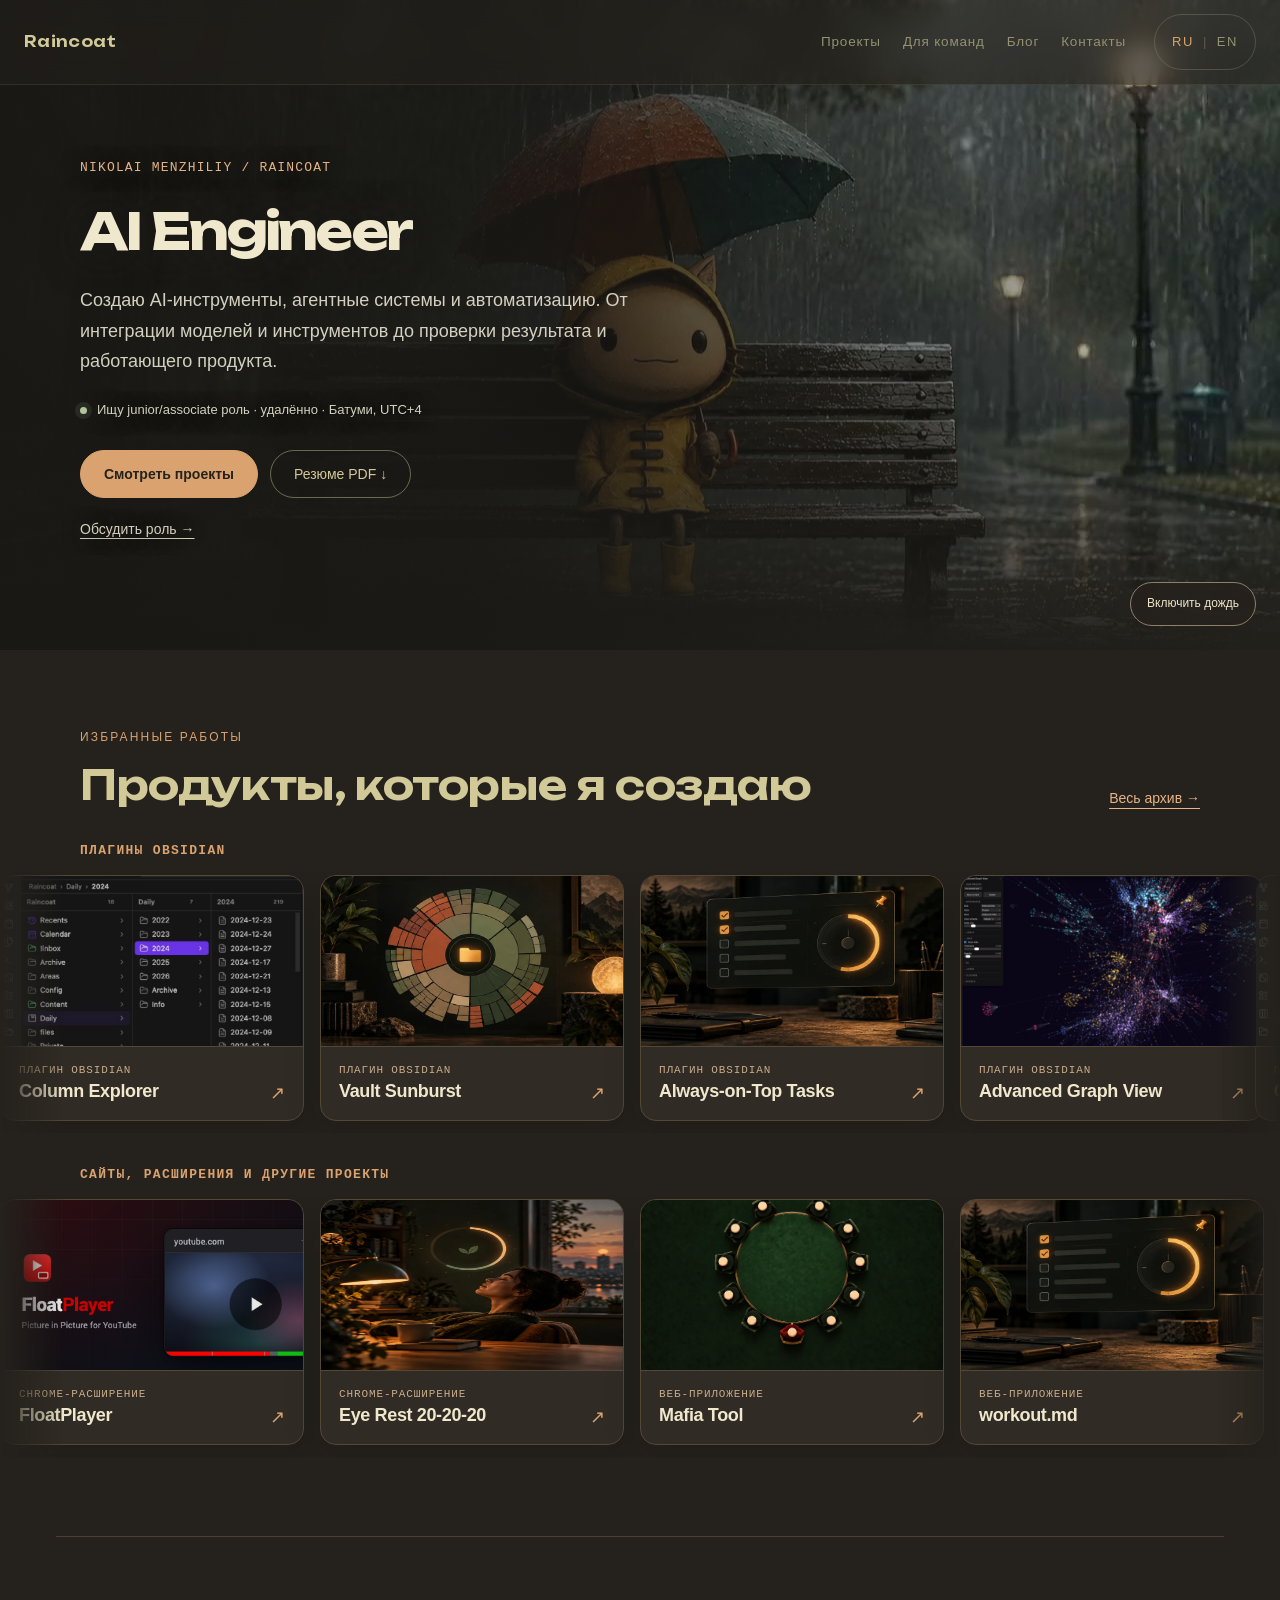
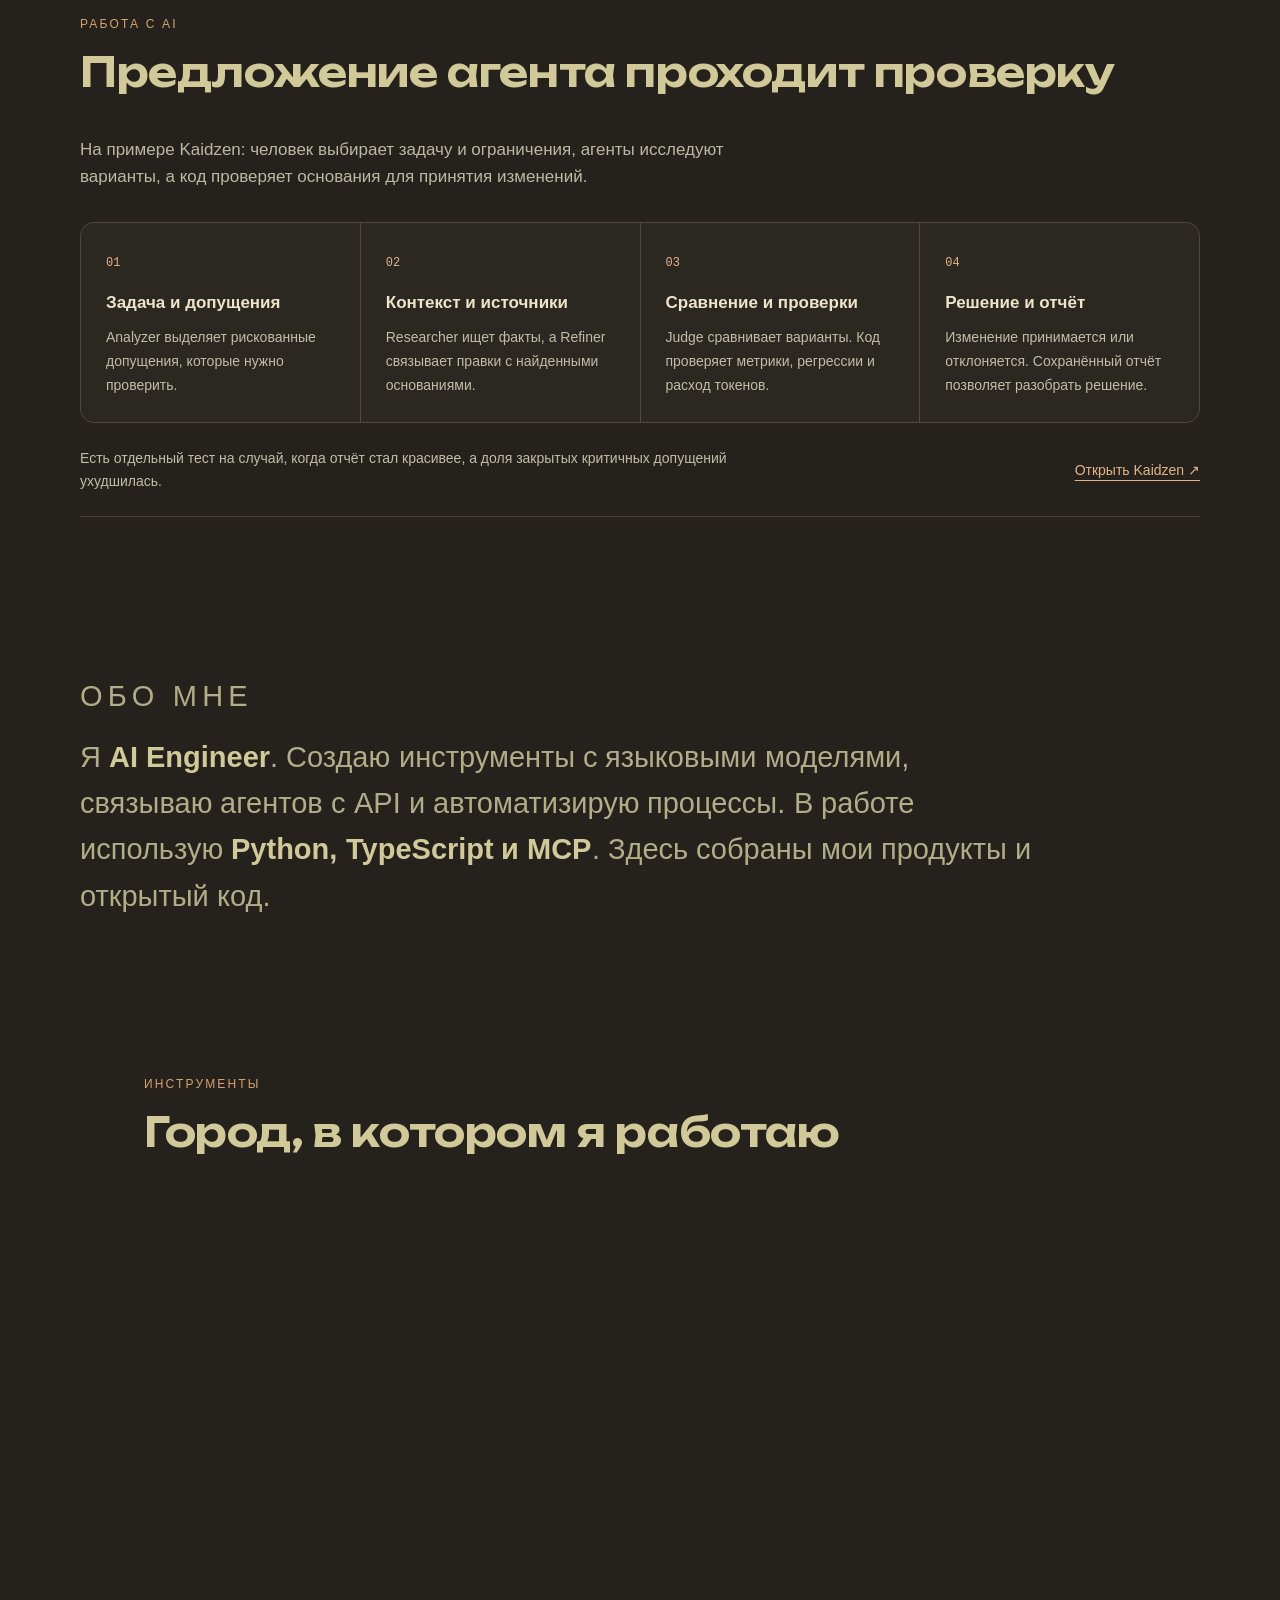
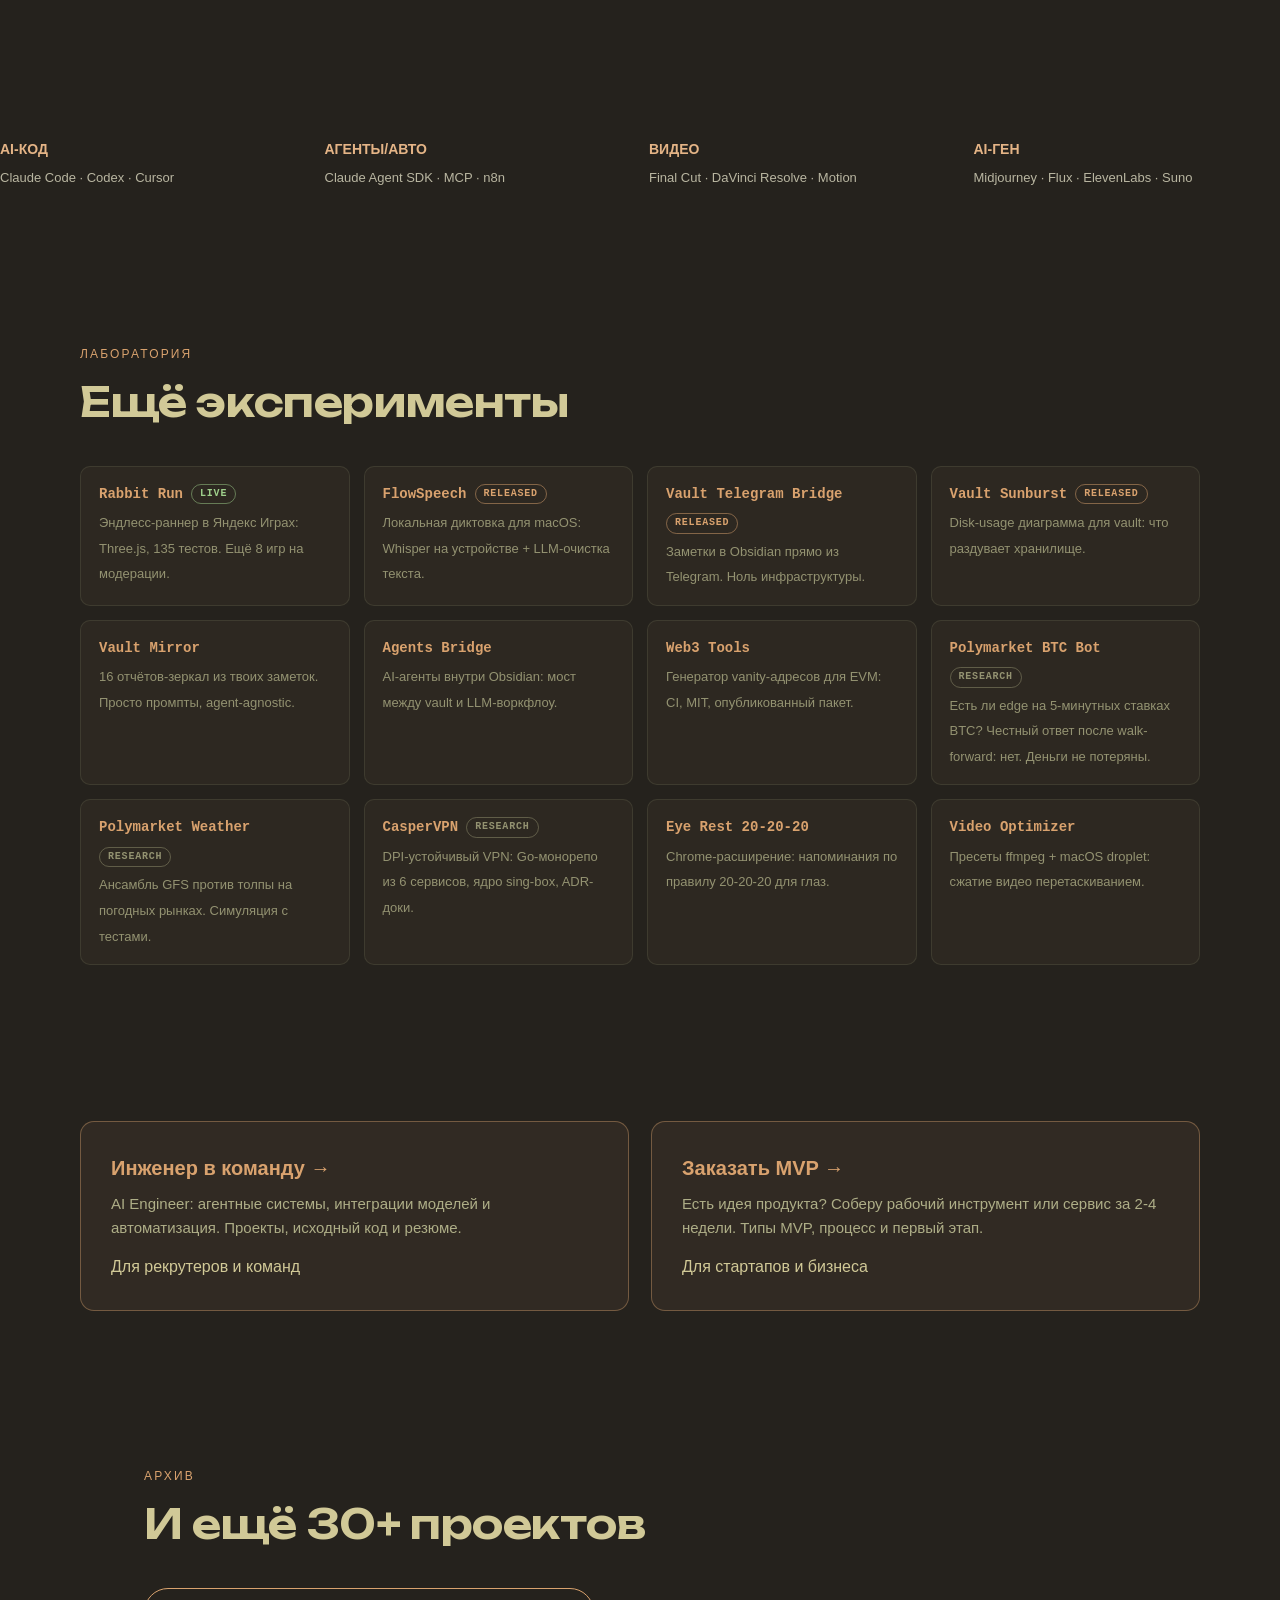
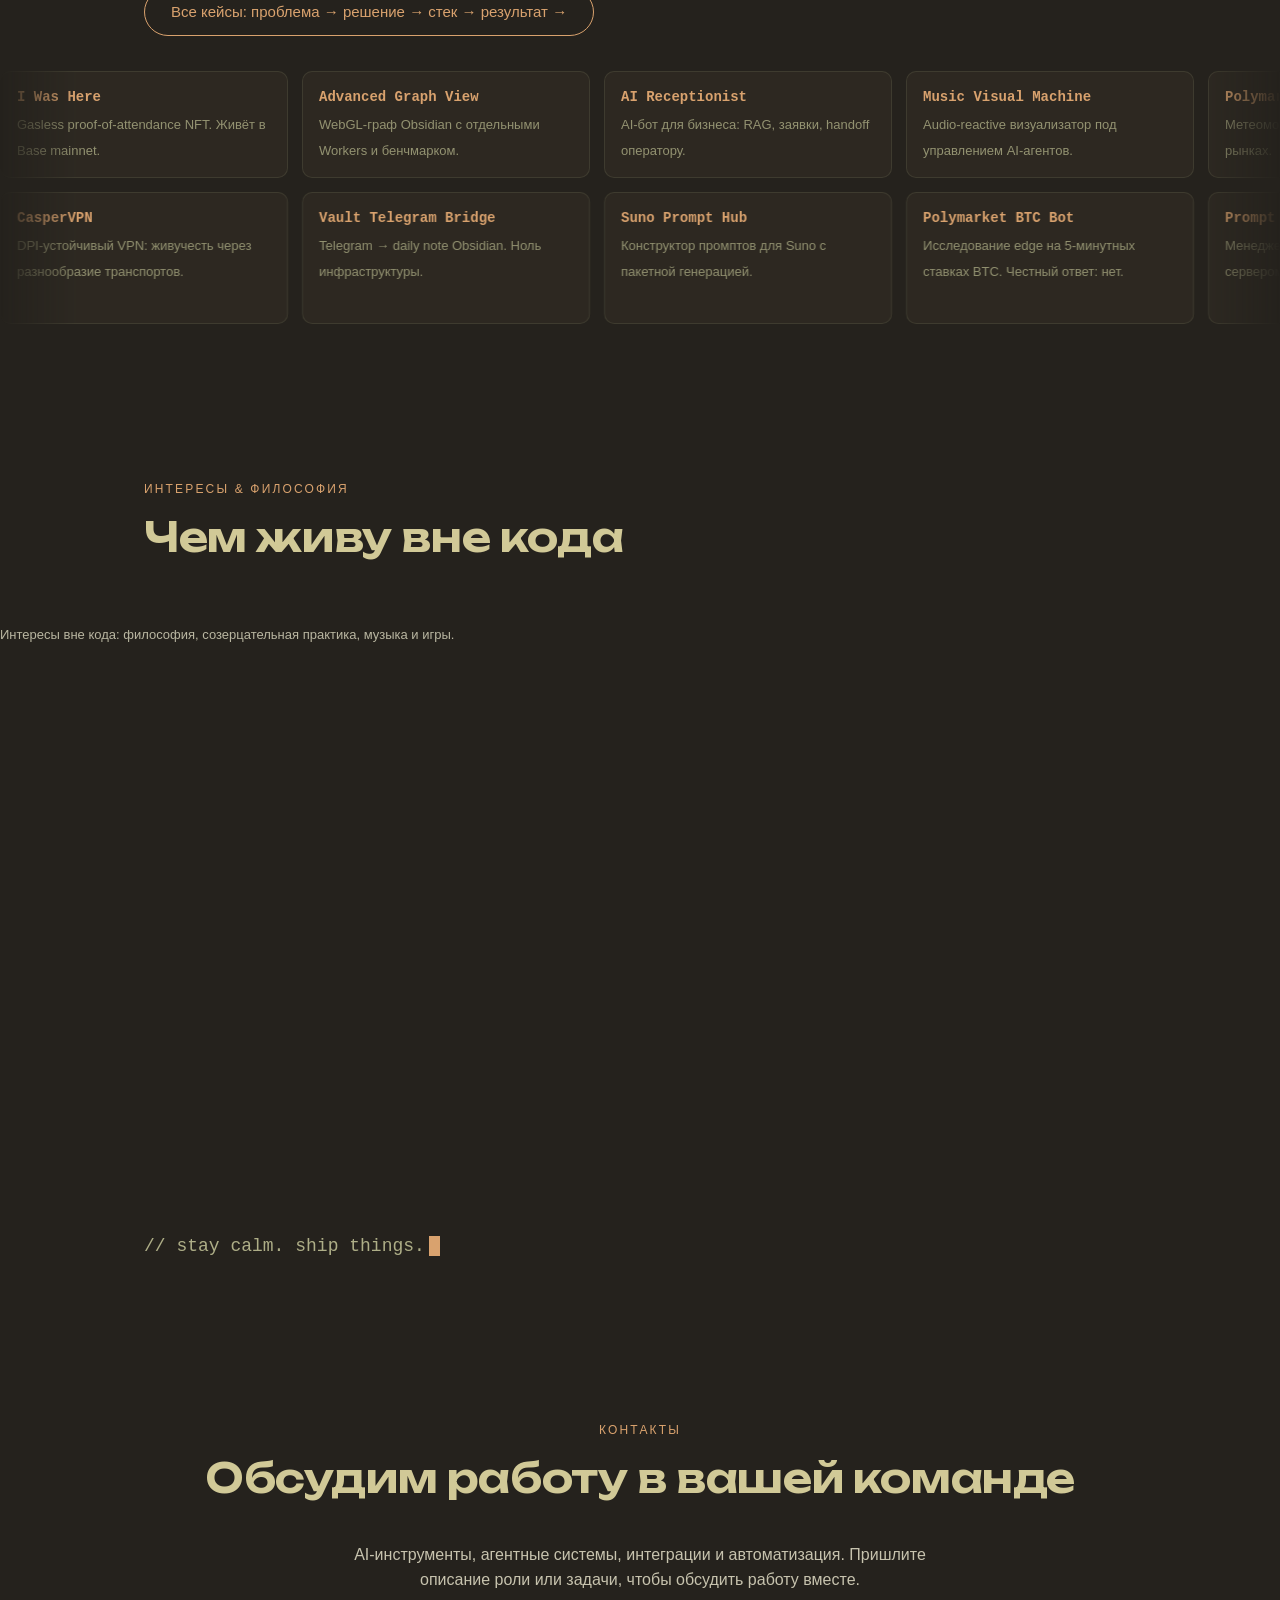
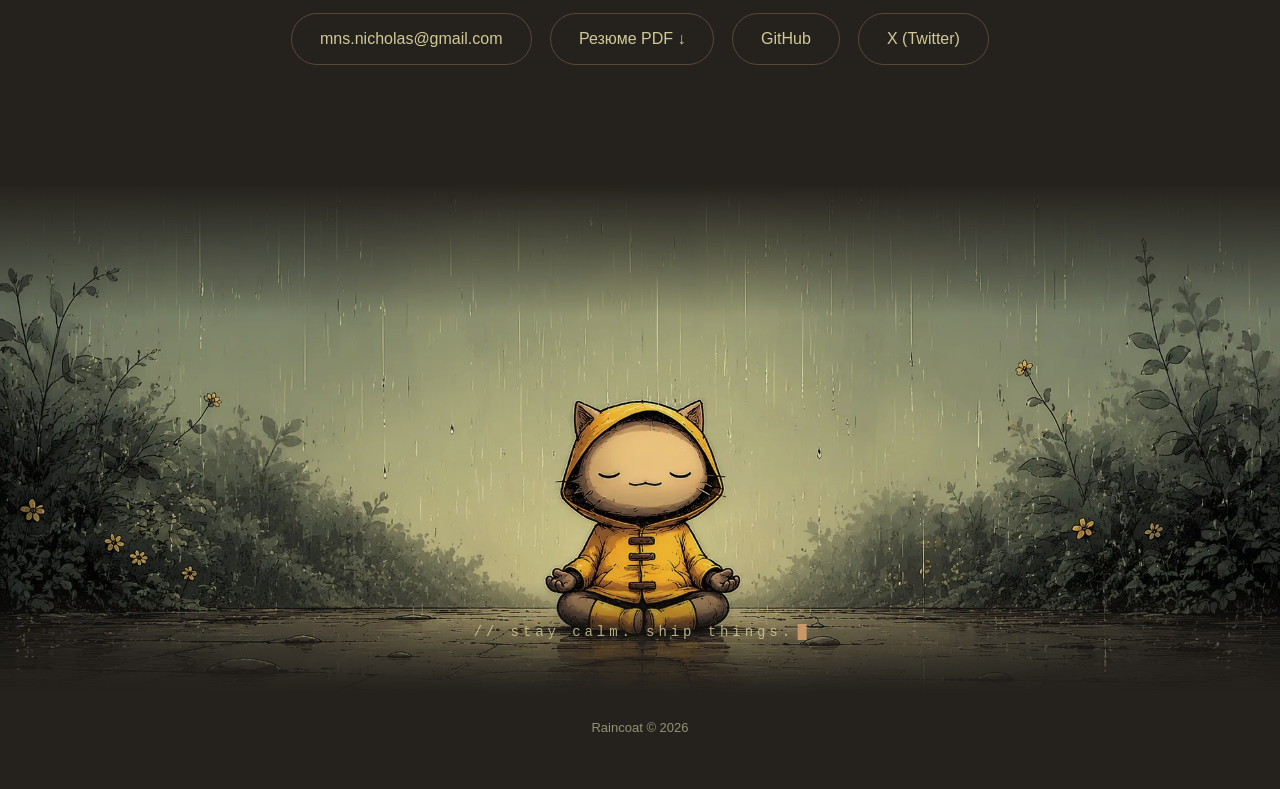
==== commit 251f50dd: "feat(portfolio): refresh project showcase" ====
--- a/index.html
+++ b/index.html
@@ -39,7 +39,7 @@
   --terracotta:#965E2F;
 }
 *{margin:0;padding:0;box-sizing:border-box}
-html{scroll-behavior:smooth}
+html{scroll-behavior:smooth;overflow-x:clip}
 body{
   background:var(--charcoal);
   color:var(--cream);
@@ -719,80 +719,70 @@
 <section id="products" aria-labelledby="selected-heading">
   <p class="section-label" data-i18n="selected.label">Избранные работы</p>
   <div class="section-top"><h2 id="selected-heading" data-i18n="selected.heading">Продукты, которые я создаю</h2><a href="projects.html" data-i18n="selected.archive">Весь архив →</a></div>
-  <div class="selected-grid">
-    <article class="selected-card">
-      <img class="selected-image" src="assets/shots/flowspeech-waveform.svg" alt="" loading="lazy" width="1200" height="675">
-      <div class="selected-body">
-        <div class="selected-meta">01 / PYTHON · DESKTOP</div>
-        <h3>FlowSpeech</h3>
-        <p data-i18n="selected.fs.text">Диктовка для macOS с локальным распознаванием и настраиваемой обработкой текста.</p>
-        <p class="case-detail" data-i18n="selected.fs.detail">macOS · faster-whisper · LLM</p>
-        <div class="case-links"><a href="https://github.com/N23eos/flowspeech" target="_blank" rel="noopener">GitHub ↗</a></div>
-      </div>
-    </article>
-    <article class="selected-card">
-      <img class="selected-image" src="assets/shots/agv.jpg" alt="" loading="lazy" width="800" height="516">
-      <div class="selected-body">
-        <div class="selected-meta">02 / TYPESCRIPT · WEBGL</div>
-        <h3>Advanced Graph View</h3>
-        <p data-i18n="selected.agv.text">Граф заметок Obsidian: WebGL-рендеринг, расчёт раскладки и анализ в отдельных Workers.</p>
-        <p class="case-detail" data-i18n="selected.agv.detail">Obsidian · WebGL · Web Workers</p>
-        <div class="case-links"><a href="https://n23eos.github.io/advanced_graph_view/" target="_blank" rel="noopener" data-i18n="selected.read">Сайт ↗</a><a href="https://github.com/N23eos/advanced_graph_view" target="_blank" rel="noopener">GitHub ↗</a></div>
-      </div>
-    </article>
-    <article class="selected-card">
-      <img class="selected-image" src="assets/shots/kaidzen-cover.svg" alt="" loading="lazy" width="1200" height="675">
-      <div class="selected-body">
-        <div class="selected-meta">03 / PYTHON · AI WORKFLOWS</div>
-        <h3>Kaidzen</h3>
-        <p data-i18n="selected.kaidzen.text">Пайплайн исследования идей и сравнения промптов. Изменения проходят проверку по метрикам.</p>
-        <p class="case-detail" data-i18n="selected.kaidzen.detail">Агентный пайплайн · оценка качества</p>
-        <div class="case-links"><a href="https://github.com/n23eos/kaidzen" target="_blank" rel="noopener">GitHub ↗</a></div>
-      </div>
-    </article>
-    <article class="selected-card" id="floatplayer">
-      <div class="selected-image floatplayer-cover" aria-hidden="true"><span class="floatplayer-window"><span class="floatplayer-bar">FloatPlayer <span>↗</span></span><span class="floatplayer-play">▶</span><span class="floatplayer-timeline"></span></span></div>
-      <div class="selected-body">
-        <div class="selected-meta">04 / CHROME EXTENSION</div>
-        <h3>FloatPlayer</h3>
-        <p data-i18n="selected.float.text">YouTube в окне поверх других приложений: видео, Shorts и управление воспроизведением.</p>
-        <p class="case-detail">Picture-in-Picture · YouTube · Shorts</p>
-        <div class="case-links"><a href="https://n23eos.github.io/floatplayer-site/" target="_blank" rel="noopener" data-i18n="selected.read">Сайт ↗</a><a href="https://github.com/n23eos/floatplayer" target="_blank" rel="noopener">GitHub ↗</a></div>
-      </div>
-    </article>
-    <article class="selected-card" id="i-was-here">
-      <img class="selected-image" src="assets/shots/i-was-here.jpg" alt="" loading="lazy" width="800" height="500">
-      <div class="selected-body">
-        <div class="selected-meta">05 / WEB APP · BASE</div>
-        <h3>I Was Here</h3>
-        <p data-i18n="selected.iwh.text">Бейджи за посещение событий на Base: QR-код, вход по email и получение NFT без оплаты газа гостем.</p>
-        <p class="case-detail">Base · NFT · Gasless</p>
-        <div class="case-links"><a href="https://i-was-here-tau.vercel.app" target="_blank" rel="noopener" data-i18n="selected.read">Сайт ↗</a></div>
-      </div>
-    </article>
-  </div>
-  <p class="evidence-note" data-i18n="selected.note">Работающие приложения, расширения и инструменты. Открывайте сайт проекта или исходный код.</p>
-  <details class="more-products"><summary data-i18n="selected.more">Ещё работающие продукты</summary><div class="prod-grid">
-<div class="prod">
-      <div class="shot"><img src="assets/shots/column-explorer.jpg" alt="Column Explorer - двухпанельный файл-менеджер в Obsidian" loading="lazy" width="800" height="500"></div>
-      <div class="head"><h3>Column Explorer</h3><span class="badge released" data-i18n="badge.released">Released</span></div>
-      <div class="fact" data-i18n="prod.ce.fact">400+ загрузок · v1.13</div>
-      <p data-i18n="prod.ce.text">Навигация по vault через дерево - медленно. Сделал двухпанельный файл-менеджер в стиле Finder внутри Obsidian и довёл его через 13 публичных релизов.</p>
-      <div class="links">
-        <a href="https://community.obsidian.md/plugins/column-explorer" target="_blank" rel="noopener" data-i18n="link.try">Потрогать</a>
-        <a class="gh" href="https://github.com/N23eos/column_explorer" target="_blank" rel="noopener">GitHub &rarr;</a>
+  <div class="project-showcase">
+    <div class="project-lane">
+      <h3 class="project-lane-label" data-i18n="showcase.obsidian">Плагины Obsidian</h3>
+      <div class="project-strip">
+        <div class="project-track forward" data-project-track>
+          <div class="project-set">
+            <a class="project-tile" href="https://community.obsidian.md/plugins/column-explorer" target="_blank" rel="noopener">
+              <span class="project-tile-media"><img src="assets/shots/column-explorer.jpg" alt="" loading="lazy" width="800" height="500"></span>
+              <span class="project-tile-copy"><span class="project-tile-type" data-i18n="showcase.type.plugin">Плагин Obsidian</span><strong>Column Explorer</strong><span class="project-tile-action" aria-hidden="true">↗</span></span>
+            </a>
+            <a class="project-tile" href="https://github.com/n23eos/obsidian-vault-sunburst" target="_blank" rel="noopener">
+              <span class="project-tile-media project-art" style="--project-art:url('shots/obsidian-projects.webp');--project-art-x:100%;--project-art-y:0%" aria-hidden="true"></span>
+              <span class="project-tile-copy"><span class="project-tile-type" data-i18n="showcase.type.plugin">Плагин Obsidian</span><strong>Vault Sunburst</strong><span class="project-tile-action" aria-hidden="true">↗</span></span>
+            </a>
+            <a class="project-tile" href="https://github.com/n23eos/obsidian-always-on-top-tasks" target="_blank" rel="noopener">
+              <span class="project-tile-media project-art" style="--project-art:url('shots/obsidian-projects.webp');--project-art-x:0%;--project-art-y:100%" aria-hidden="true"></span>
+              <span class="project-tile-copy"><span class="project-tile-type" data-i18n="showcase.type.plugin">Плагин Obsidian</span><strong>Always-on-Top Tasks</strong><span class="project-tile-action" aria-hidden="true">↗</span></span>
+            </a>
+            <a class="project-tile" href="https://n23eos.github.io/advanced_graph_view/" target="_blank" rel="noopener">
+              <span class="project-tile-media"><img src="assets/shots/agv.jpg" alt="" loading="lazy" width="800" height="516"></span>
+              <span class="project-tile-copy"><span class="project-tile-type" data-i18n="showcase.type.plugin">Плагин Obsidian</span><strong>Advanced Graph View</strong><span class="project-tile-action" aria-hidden="true">↗</span></span>
+            </a>
+            <a class="project-tile" href="https://community.obsidian.md/plugins/vault-telegram-bridge" target="_blank" rel="noopener">
+              <span class="project-tile-media project-art" style="--project-art:url('shots/obsidian-projects.webp');--project-art-x:100%;--project-art-y:100%" aria-hidden="true"></span>
+              <span class="project-tile-copy"><span class="project-tile-type" data-i18n="showcase.type.plugin">Плагин Obsidian</span><strong>Vault Telegram Bridge</strong><span class="project-tile-action" aria-hidden="true">↗</span></span>
+            </a>
+          </div>
+        </div>
       </div>
     </div>
-<div class="prod">
-      <div class="shot"><img src="assets/shots/mafia-tool.webp" alt="Mafia Tool" loading="lazy" width="1536" height="1024"></div>
-      <div class="head"><h3>Mafia-tool.com</h3><span class="badge live">Live</span></div>
-      <div class="fact" data-i18n="prod.mafia.fact">Пульт ведущего · трекер партии · дедукция</div>
-      <p data-i18n="prod.mafia.text">Кто против кого голосовал, кого проверил шериф, чья версия не сходится? Собрал помощника для мафии: веди партию, фиксируй голоса и проверки, а между играми тренируй дедукцию. Всё сохраняется в браузере.</p>
-      <div class="links">
-        <a href="https://mafia-tool.com/" target="_blank" rel="noopener" data-i18n="link.try">Потрогать</a>
+    <div class="project-lane">
+      <h3 class="project-lane-label" data-i18n="showcase.others">Сайты, расширения и другие проекты</h3>
+      <div class="project-strip">
+        <div class="project-track reverse" data-project-track>
+          <div class="project-set">
+            <a class="project-tile" href="https://n23eos.github.io/floatplayer-site/" target="_blank" rel="noopener">
+              <span class="project-tile-media"><img src="assets/shots/floatplayer.png" alt="" loading="lazy" width="440" height="280"></span>
+              <span class="project-tile-copy"><span class="project-tile-type" data-i18n="showcase.type.extension">Chrome-расширение</span><strong>FloatPlayer</strong><span class="project-tile-action" aria-hidden="true">↗</span></span>
+            </a>
+            <a class="project-tile" href="https://github.com/n23eos/eye-rest-20-20-20" target="_blank" rel="noopener">
+              <span class="project-tile-media project-art utility" style="--project-art:url('shots/other-projects.webp');--project-art-x:0%;--project-art-y:50%" aria-hidden="true"></span>
+              <span class="project-tile-copy"><span class="project-tile-type" data-i18n="showcase.type.extension">Chrome-расширение</span><strong>Eye Rest 20-20-20</strong><span class="project-tile-action" aria-hidden="true">↗</span></span>
+            </a>
+            <a class="project-tile" href="https://mafia-tool.com/" target="_blank" rel="noopener">
+              <span class="project-tile-media"><img src="assets/shots/mafia-tool.webp" alt="" loading="lazy" width="1536" height="1024"></span>
+              <span class="project-tile-copy"><span class="project-tile-type" data-i18n="showcase.type.webapp">Веб-приложение</span><strong>Mafia Tool</strong><span class="project-tile-action" aria-hidden="true">↗</span></span>
+            </a>
+            <a class="project-tile" href="https://n23eos.github.io/workout.md/" target="_blank" rel="noopener">
+              <span class="project-tile-media project-art" style="--project-art:url('shots/obsidian-projects.webp');--project-art-x:0%;--project-art-y:100%" aria-hidden="true"></span>
+              <span class="project-tile-copy"><span class="project-tile-type" data-i18n="showcase.type.webapp">Веб-приложение</span><strong>workout.md</strong><span class="project-tile-action" aria-hidden="true">↗</span></span>
+            </a>
+            <a class="project-tile" href="https://serendipity-games.com/" target="_blank" rel="noopener">
+              <span class="project-tile-media"><img src="assets/shots/serendipity-games.webp" alt="" loading="lazy" width="1200" height="675"></span>
+              <span class="project-tile-copy"><span class="project-tile-type" data-i18n="showcase.type.games">Игры</span><strong>Serendipity Games</strong><span class="project-tile-action" aria-hidden="true">↗</span></span>
+            </a>
+            <a class="project-tile" href="https://i-was-here-tau.vercel.app" target="_blank" rel="noopener">
+              <span class="project-tile-media"><img src="assets/shots/i-was-here.jpg" alt="" loading="lazy" width="800" height="500"></span>
+              <span class="project-tile-copy"><span class="project-tile-type" data-i18n="showcase.type.webapp">Веб-приложение</span><strong>I Was Here</strong><span class="project-tile-action" aria-hidden="true">↗</span></span>
+            </a>
+          </div>
+        </div>
       </div>
     </div>
-  </div></details>
+  </div>
 </section>
 
 <section id="process" class="workflow" aria-labelledby="workflow-heading">
@@ -969,7 +959,7 @@
 
 <footer>Raincoat &copy; 2026</footer>
 
-<script src="i18n.js?v=4"></script>
+<script src="i18n.js?v=5"></script>
 <script src="assets/site.js"></script>
 <script src="assets/hiring.js"></script>
 <script>
@@ -981,6 +971,16 @@
 document.querySelectorAll('.reveal').forEach(el=>io.observe(el));
 
 const reduceMotion=matchMedia('(prefers-reduced-motion:reduce)').matches;
+
+/* ---------- БЕСШОВНАЯ ВИТРИНА ПРОЕКТОВ ---------- */
+document.querySelectorAll('[data-project-track]').forEach(track=>{
+  const source=track.querySelector('.project-set');
+  if(!source)return;
+  const clone=source.cloneNode(true);
+  clone.setAttribute('aria-hidden','true');
+  clone.querySelectorAll('a').forEach(link=>link.tabIndex=-1);
+  track.appendChild(clone);
+});
 
 /* ---------- SPOTLIGHT НА КАРТОЧКАХ ---------- */
 document.addEventListener('pointermove',e=>{
--- a/assets/hiring.css
+++ b/assets/hiring.css
@@ -37,6 +37,63 @@
 .case-links a:first-child{font-weight:600}
 .case-links a:hover{text-decoration:underline;text-underline-offset:5px}
 .evidence-note{color:#b9b6a1;font-size:13px;max-width:750px;margin-top:24px}
+.project-showcase{display:grid;gap:34px;margin-top:34px}
+.project-lane{min-width:0}
+.project-lane-label{margin:0 0 13px;color:#d9a26e;font:600 13px ui-monospace,monospace;letter-spacing:.1em;text-transform:uppercase}
+.project-strip{
+  position:relative;
+  width:min(100vw,1440px);
+  margin-left:50%;
+  transform:translateX(-50%);
+  overflow:hidden;
+  padding:4px 0 12px;
+  -webkit-mask-image:linear-gradient(90deg,transparent,#000 5%,#000 95%,transparent);
+  mask-image:linear-gradient(90deg,transparent,#000 5%,#000 95%,transparent);
+}
+.project-track{display:flex;width:max-content;will-change:transform}
+.project-track.forward{animation:featured-forward 46s linear infinite}
+.project-track.reverse{animation:featured-reverse 52s linear infinite}
+.project-strip:hover .project-track,.project-strip:focus-within .project-track{animation-play-state:paused}
+.project-set{display:flex;gap:16px;padding-right:16px}
+.project-tile{
+  flex:0 0 304px;
+  display:grid;
+  grid-template-rows:171px auto;
+  overflow:hidden;
+  color:#f0e8cd;
+  text-decoration:none;
+  background:#302b24;
+  border:1px solid #514838;
+  border-radius:16px;
+  box-shadow:0 16px 34px rgba(15,13,11,.18);
+  transition:transform .25s ease,border-color .25s ease,box-shadow .25s ease;
+}
+.project-tile:hover{transform:translateY(-5px);border-color:#d9a26e;box-shadow:0 20px 44px rgba(15,13,11,.32)}
+.project-tile:focus-visible{outline:3px solid #f0c08f;outline-offset:4px;border-color:#f0c08f}
+.project-tile-media{position:relative;overflow:hidden;background:#211e19;border-bottom:1px solid #514838}
+.project-tile-media img{display:block;width:100%;height:100%;object-fit:cover;object-position:center}
+.project-art{background-image:var(--project-art);background-size:200% 200%;background-position:var(--project-art-x,0%) var(--project-art-y,0%)}
+.project-art.utility{background-size:200% 100%}
+.project-tile-copy{display:grid;grid-template-columns:1fr auto;gap:5px 16px;align-items:end;padding:17px 18px 18px}
+.project-tile strong{font-size:18px;line-height:1.18;font-weight:600;letter-spacing:-.02em}
+.project-tile-type{grid-column:1/-1;color:#c9ac8a;font:11px ui-monospace,monospace;letter-spacing:.08em;text-transform:uppercase}
+.project-tile-action{color:#d9a26e;font-size:18px;line-height:1}
+@keyframes featured-forward{from{transform:translateX(0)}to{transform:translateX(-50%)}}
+@keyframes featured-reverse{from{transform:translateX(-50%)}to{transform:translateX(0)}}
+@media(max-width:600px){
+  .project-showcase{gap:28px;margin-top:28px}
+  .project-strip{overflow-x:auto;scroll-snap-type:x proximity;scrollbar-width:thin;-webkit-mask-image:none;mask-image:none;padding-left:24px;padding-right:24px}
+  .project-track{animation:none!important}
+  .project-set[aria-hidden="true"]{display:none}
+  .project-tile{flex-basis:min(82vw,276px);grid-template-rows:155px auto;scroll-snap-align:start}
+  .project-lane-label{font-size:12px}
+}
+@media(prefers-reduced-motion:reduce){
+  .project-strip{overflow-x:auto;scroll-snap-type:x proximity;scrollbar-width:thin;-webkit-mask-image:none;mask-image:none}
+  .project-track{animation:none!important}
+  .project-set[aria-hidden="true"]{display:none}
+  .project-tile{scroll-snap-align:start;transition:none}
+}
 .workflow{border-top:1px solid #474033}
 .workflow-grid{display:grid;grid-template-columns:repeat(4,minmax(0,1fr));gap:1px;border:1px solid #514838;background:#514838;border-radius:14px;overflow:hidden;margin-top:32px}
 .workflow-step{padding:25px;background:#2b2721}
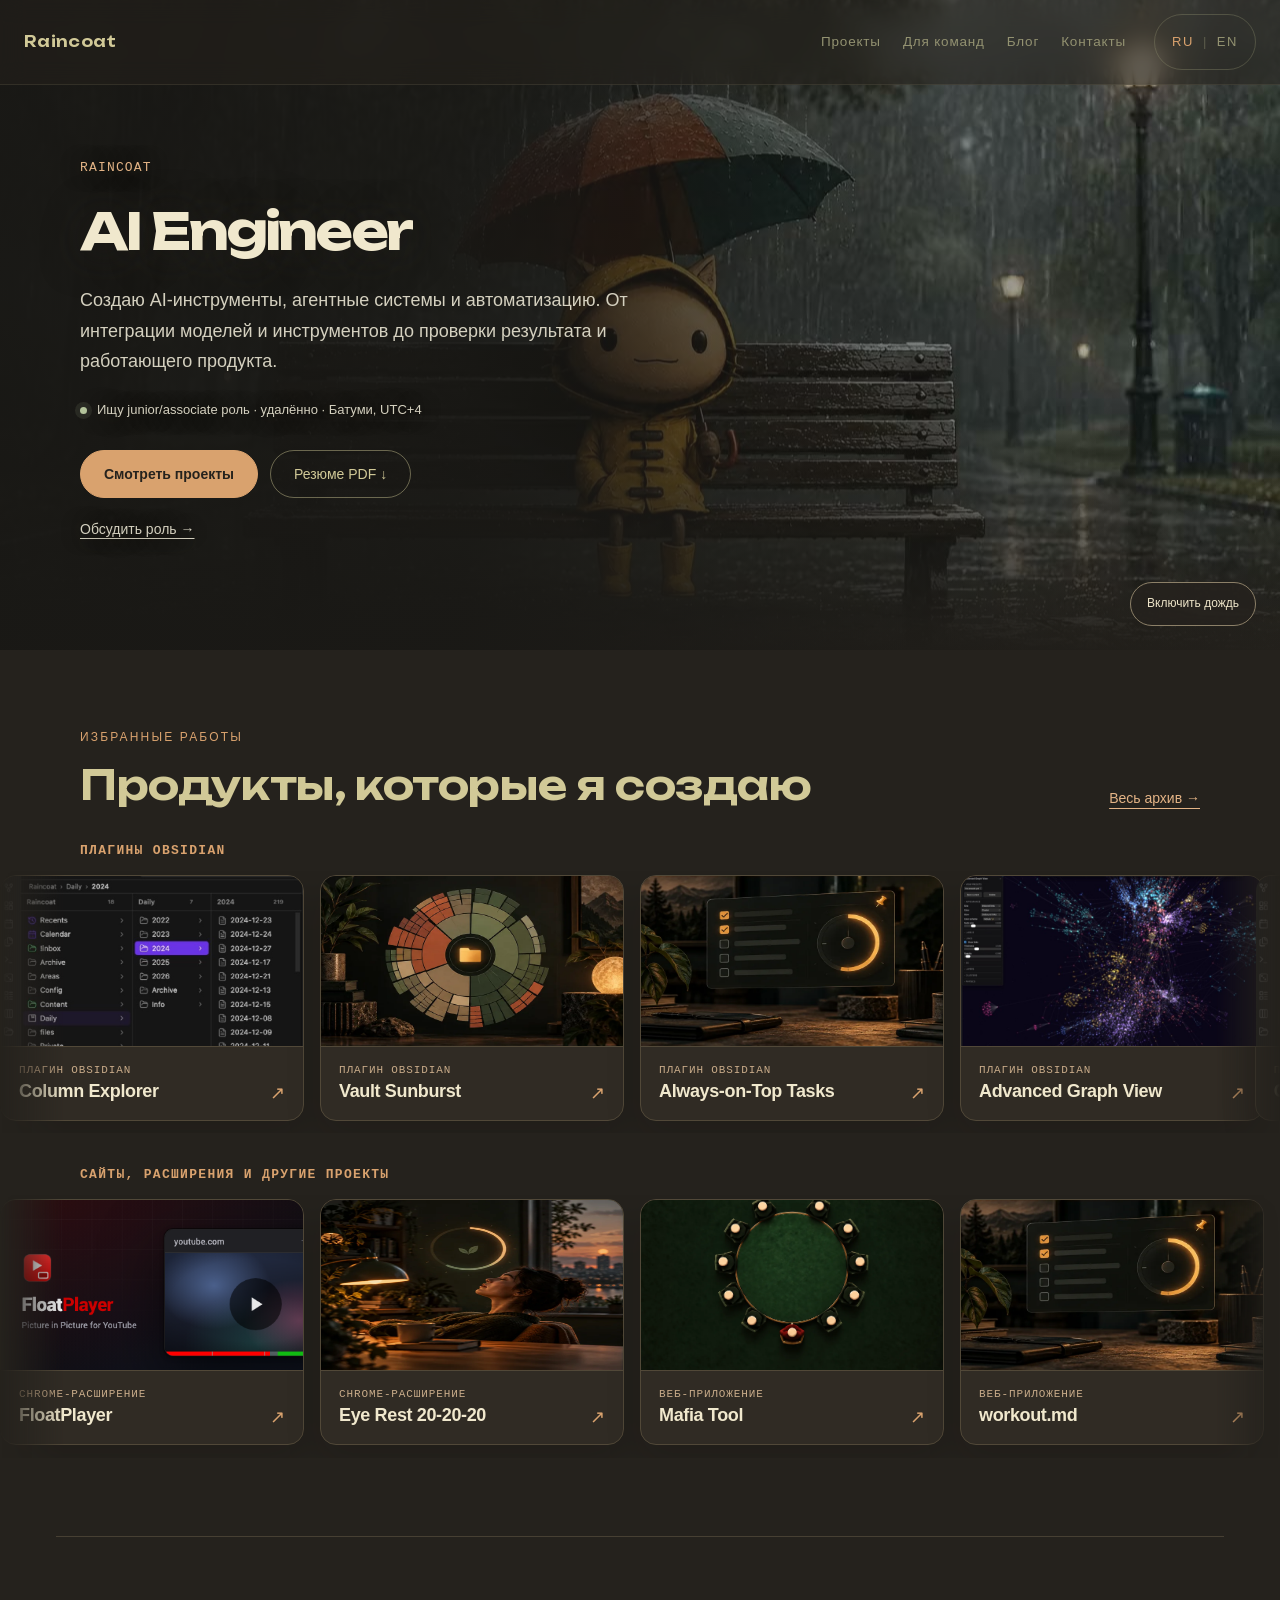
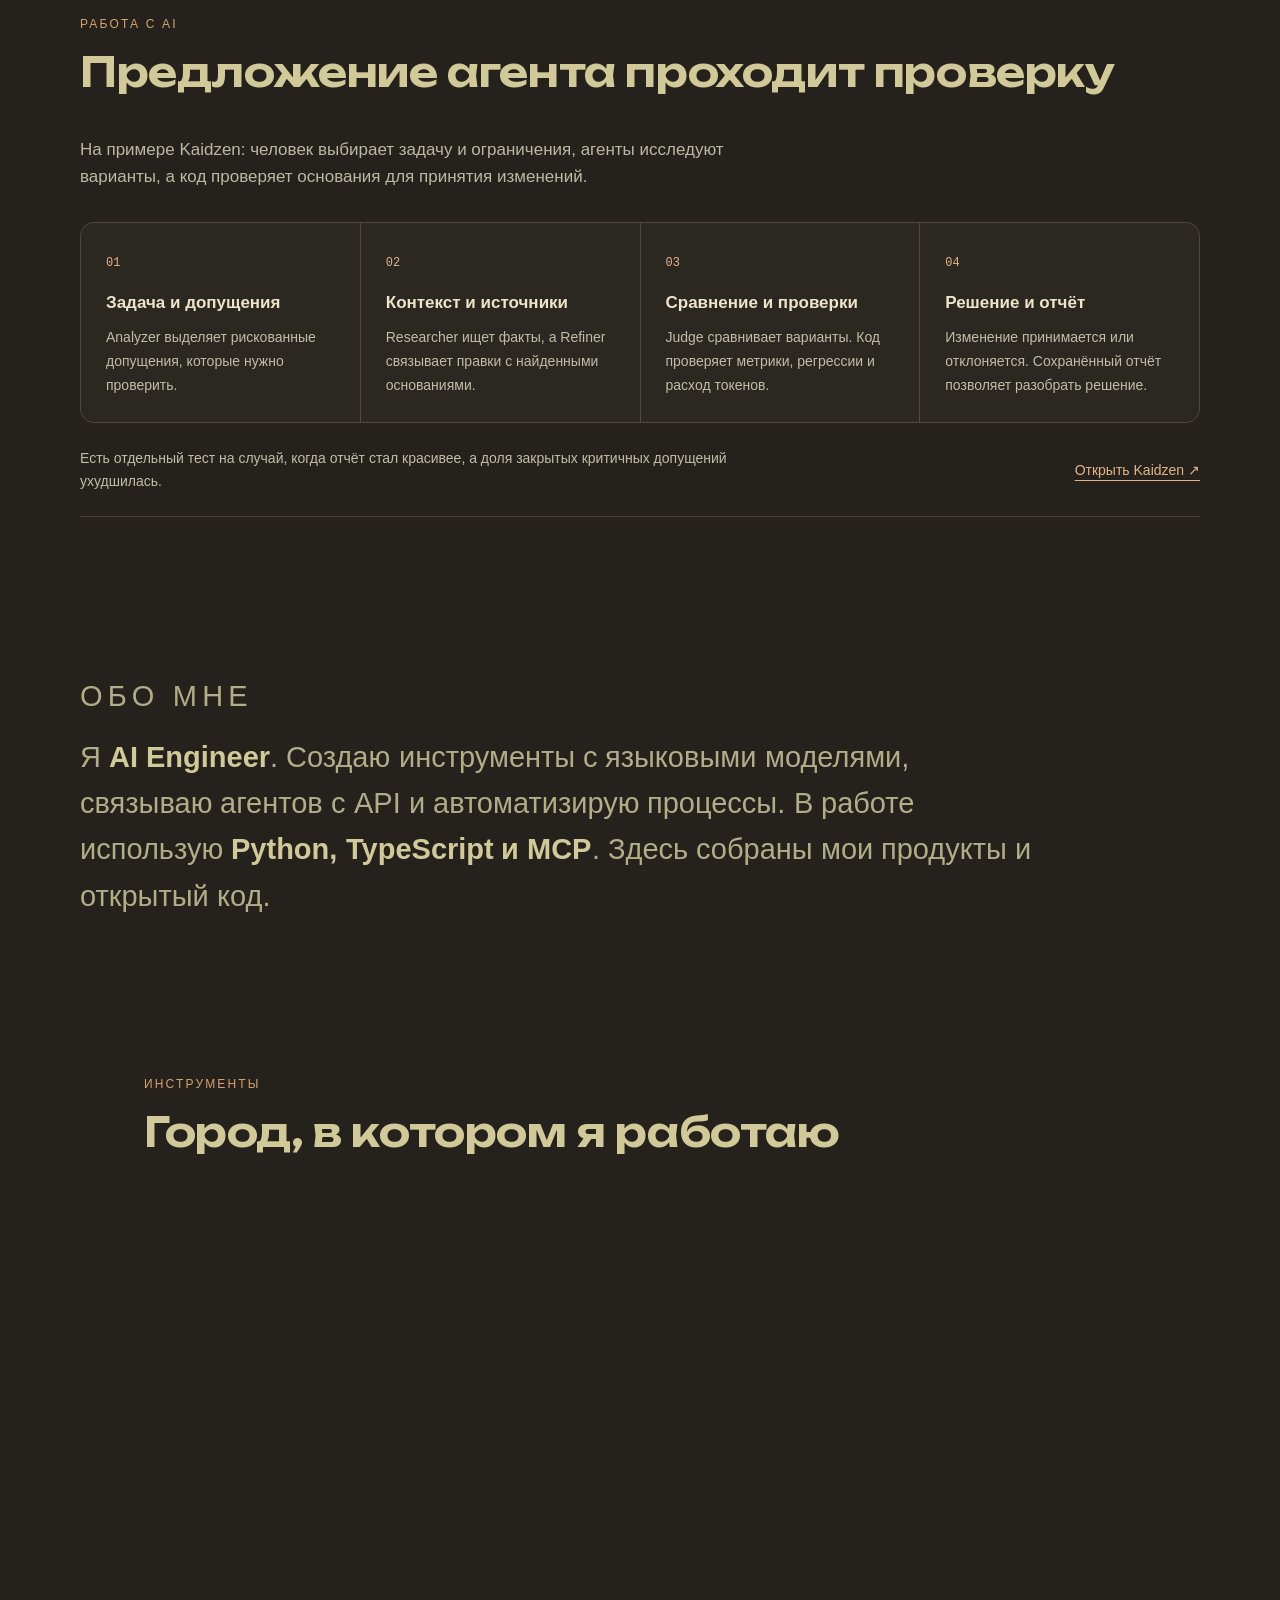
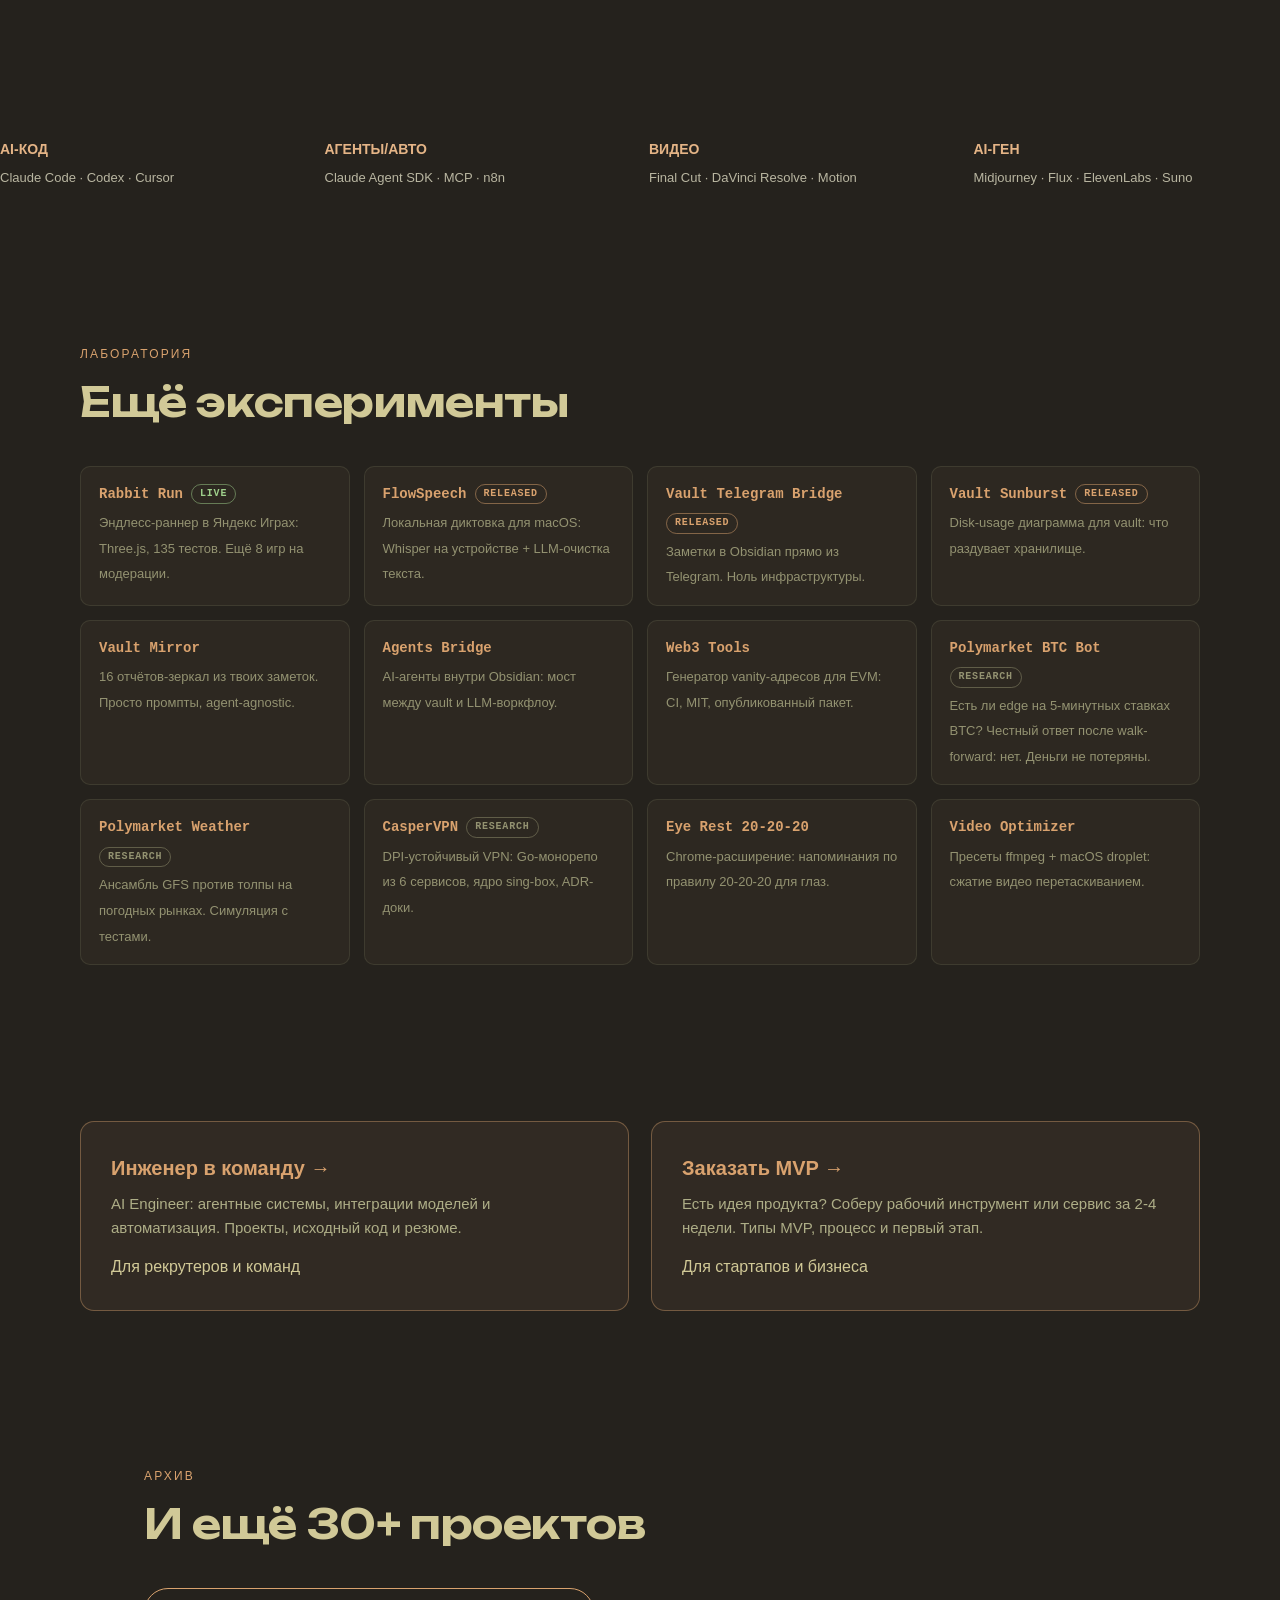
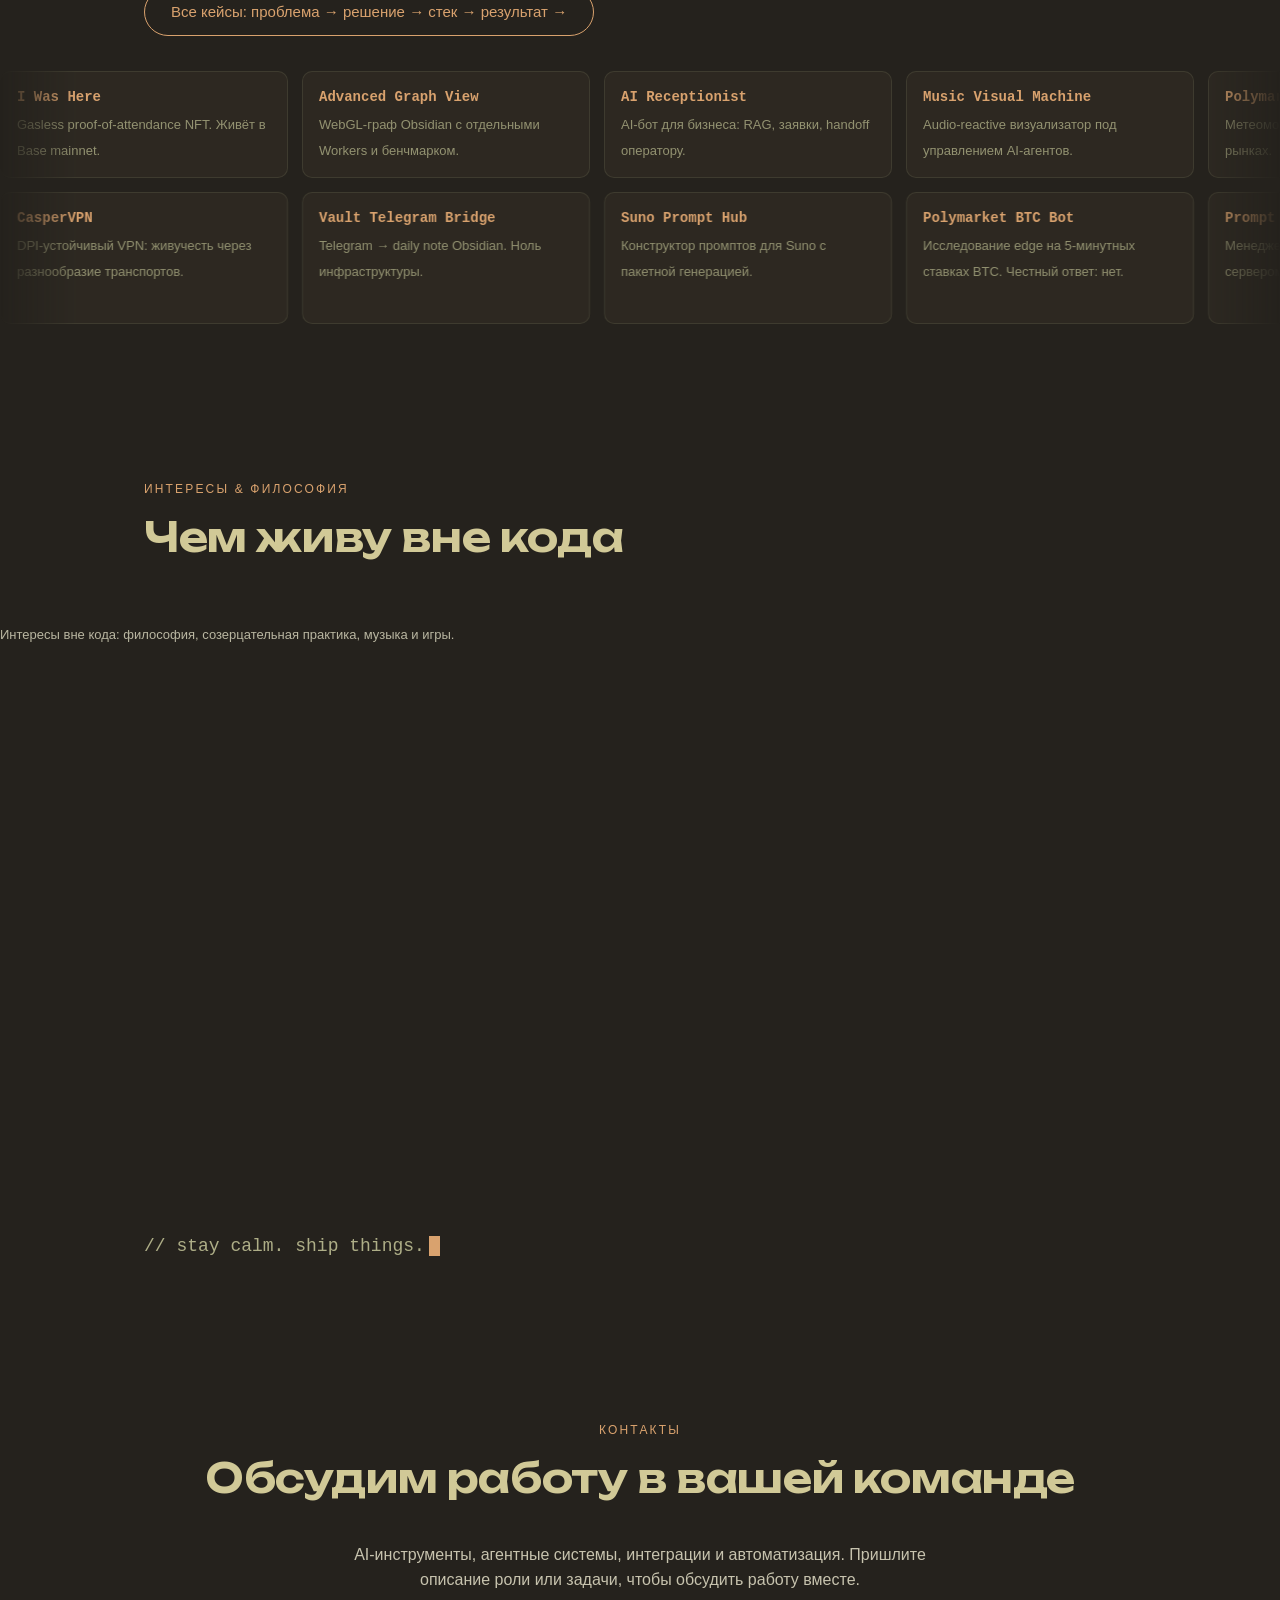
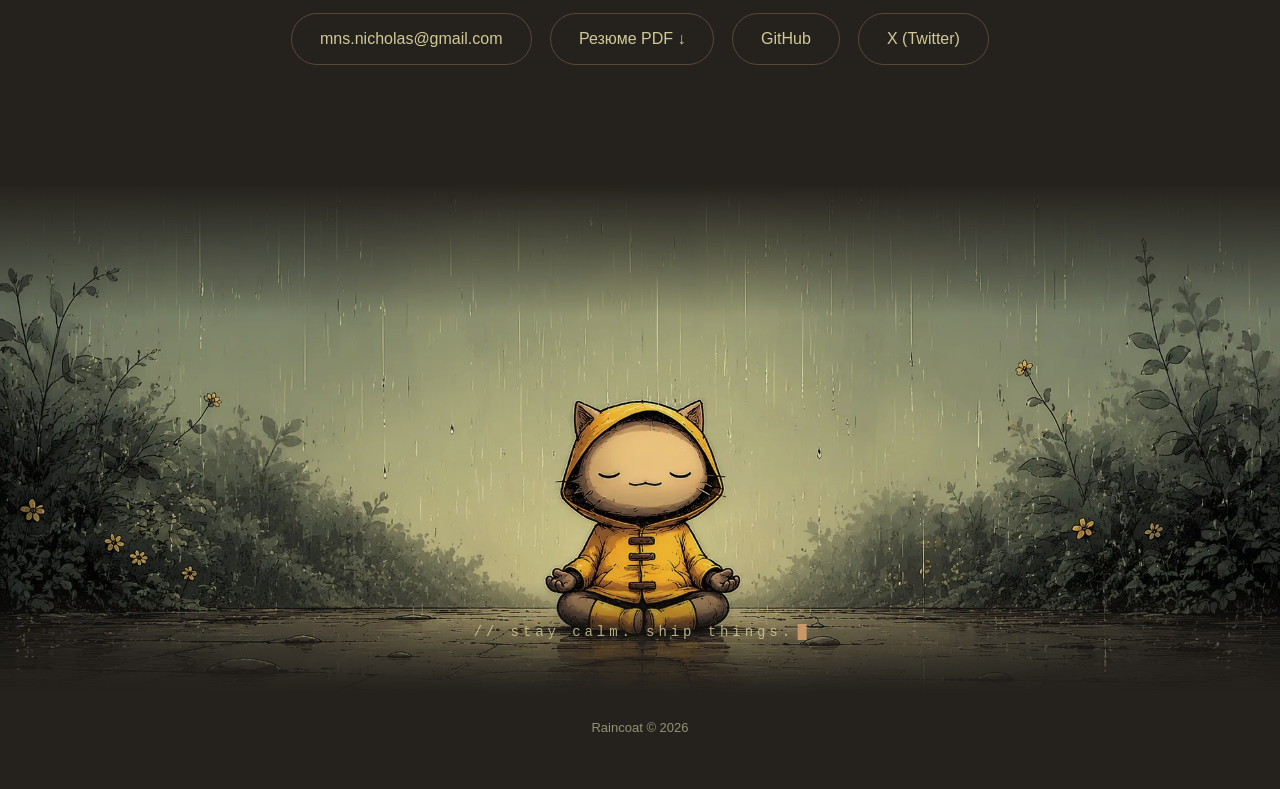
==== commit cc828027: "fix(portfolio): remove personal name from public branding" ====
--- a/index.html
+++ b/index.html
@@ -3,10 +3,10 @@
 <head>
 <meta charset="UTF-8">
 <meta name="viewport" content="width=device-width, initial-scale=1.0">
-<title data-i18n="meta.title">Nikolai Menzhiliy | AI Engineer</title>
-<meta name="description" data-i18n="meta.desc" data-i18n-attr="content" content="Nikolai Menzhiliy, AI Engineer. AI-инструменты, агентные системы и автоматизация. Проекты, открытый код и резюме.">
-<meta property="og:title" content="Nikolai Menzhiliy | AI Engineer">
-<meta property="og:description" data-i18n="meta.ogDesc" data-i18n-attr="content" content="AI Engineer: агентные системы, работающие продукты и открытый код Nikolai Menzhiliy.">
+<title data-i18n="meta.title">Raincoat | AI Engineer</title>
+<meta name="description" data-i18n="meta.desc" data-i18n-attr="content" content="Raincoat, AI Engineer. AI-инструменты, агентные системы и автоматизация. Проекты, открытый код и резюме.">
+<meta property="og:title" content="Raincoat | AI Engineer">
+<meta property="og:description" data-i18n="meta.ogDesc" data-i18n-attr="content" content="AI Engineer: агентные системы, работающие продукты и открытый код Raincoat.">
 <meta property="og:type" content="website">
 <meta property="og:image" content="https://raincoat.cc/assets/og.png">
 <meta name="twitter:image" content="https://raincoat.cc/assets/og.png">
@@ -703,13 +703,13 @@
 <header class="hero">
   <video data-hero-video data-src="assets/hero-loop.mp4" muted loop playsinline preload="none" aria-hidden="true"></video>
   <div class="hero-content">
-    <p class="identity">Nikolai Menzhiliy / Raincoat</p>
+    <p class="identity">Raincoat</p>
     <h1 data-i18n="hero.heading" data-i18n-html>AI Engineer</h1>
     <p class="sub" data-i18n="hero.sub">Создаю AI-инструменты, агентные системы и автоматизацию. От интеграции моделей и инструментов до проверки результата и работающего продукта.</p>
     <p class="availability" data-i18n="hero.availability">Ищу junior/associate роль · удалённо · Батуми, UTC+4</p>
     <div class="cta-row">
       <a class="cta primary" href="#products" data-i18n="hero.ctaProducts">Смотреть проекты</a>
-      <a class="cta ghost" href="assets/resume/nikolai-menzhiliy-ru.pdf" data-resume download data-i18n="resume.download">Резюме PDF ↓</a>
+      <a class="cta ghost" href="assets/resume/raincoat-resume-ru.pdf" data-resume download data-i18n="resume.download">Резюме PDF ↓</a>
     </div>
     <p class="quick-contact"><a href="mailto:mns.nicholas@gmail.com" data-i18n="hero.contact">Обсудить роль →</a></p>
   </div>
@@ -945,7 +945,7 @@
   <p class="contact-copy" data-i18n="contacts.copy">AI-инструменты, агентные системы, интеграции и автоматизация. Пришлите описание роли или задачи, чтобы обсудить работу вместе.</p>
   <div class="contact-links reveal">
     <a href="mailto:mns.nicholas@gmail.com">mns.nicholas@gmail.com</a>
-    <a href="assets/resume/nikolai-menzhiliy-ru.pdf" data-resume download data-i18n="resume.download">Резюме PDF ↓</a>
+    <a href="assets/resume/raincoat-resume-ru.pdf" data-resume download data-i18n="resume.download">Резюме PDF ↓</a>
     <a href="https://github.com/N23eos" target="_blank" rel="noopener">GitHub</a>
     <a href="https://x.com/Raincoat_t" target="_blank" rel="noopener">X (Twitter)</a>
   </div>
@@ -959,9 +959,9 @@
 
 <footer>Raincoat &copy; 2026</footer>
 
-<script src="i18n.js?v=5"></script>
+<script src="i18n.js?v=6"></script>
 <script src="assets/site.js"></script>
-<script src="assets/hiring.js"></script>
+<script src="assets/hiring.js?v=2"></script>
 <script>
 const io=new IntersectionObserver(entries=>{
   for(const e of entries){
